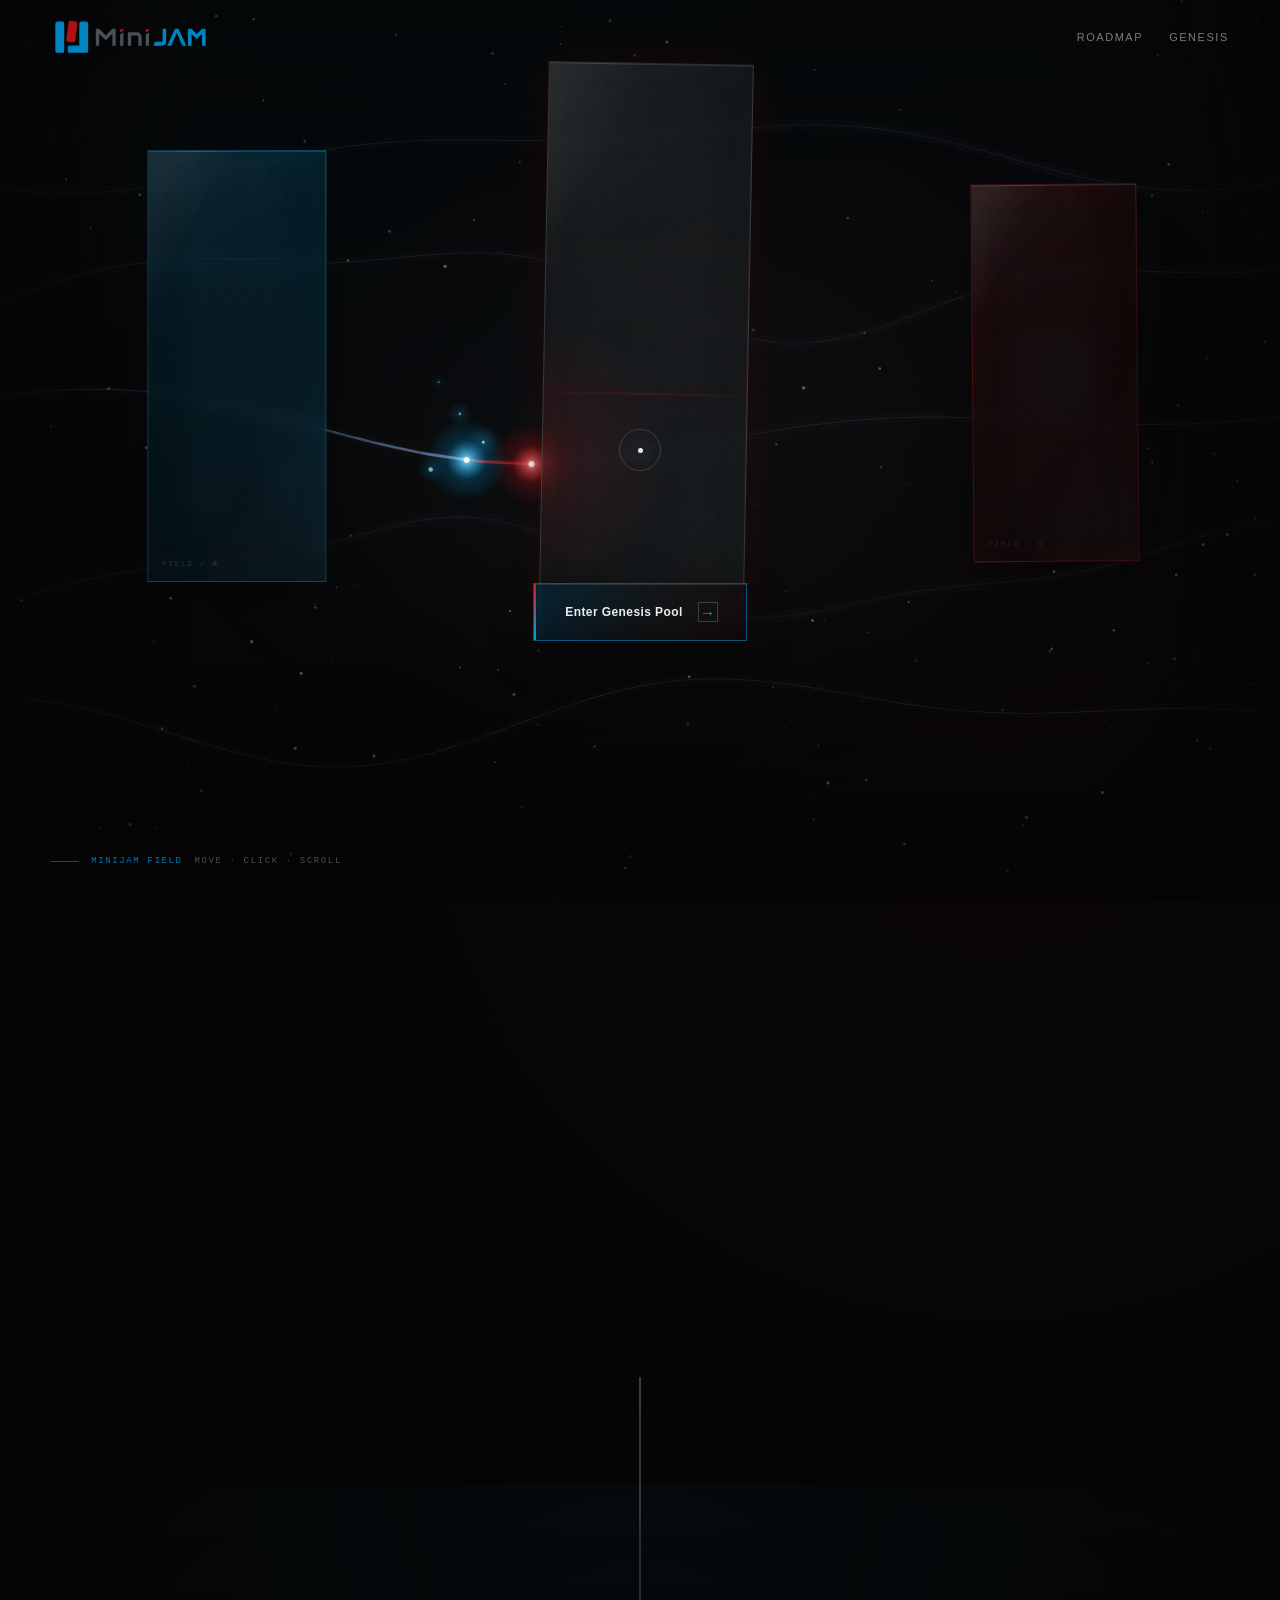
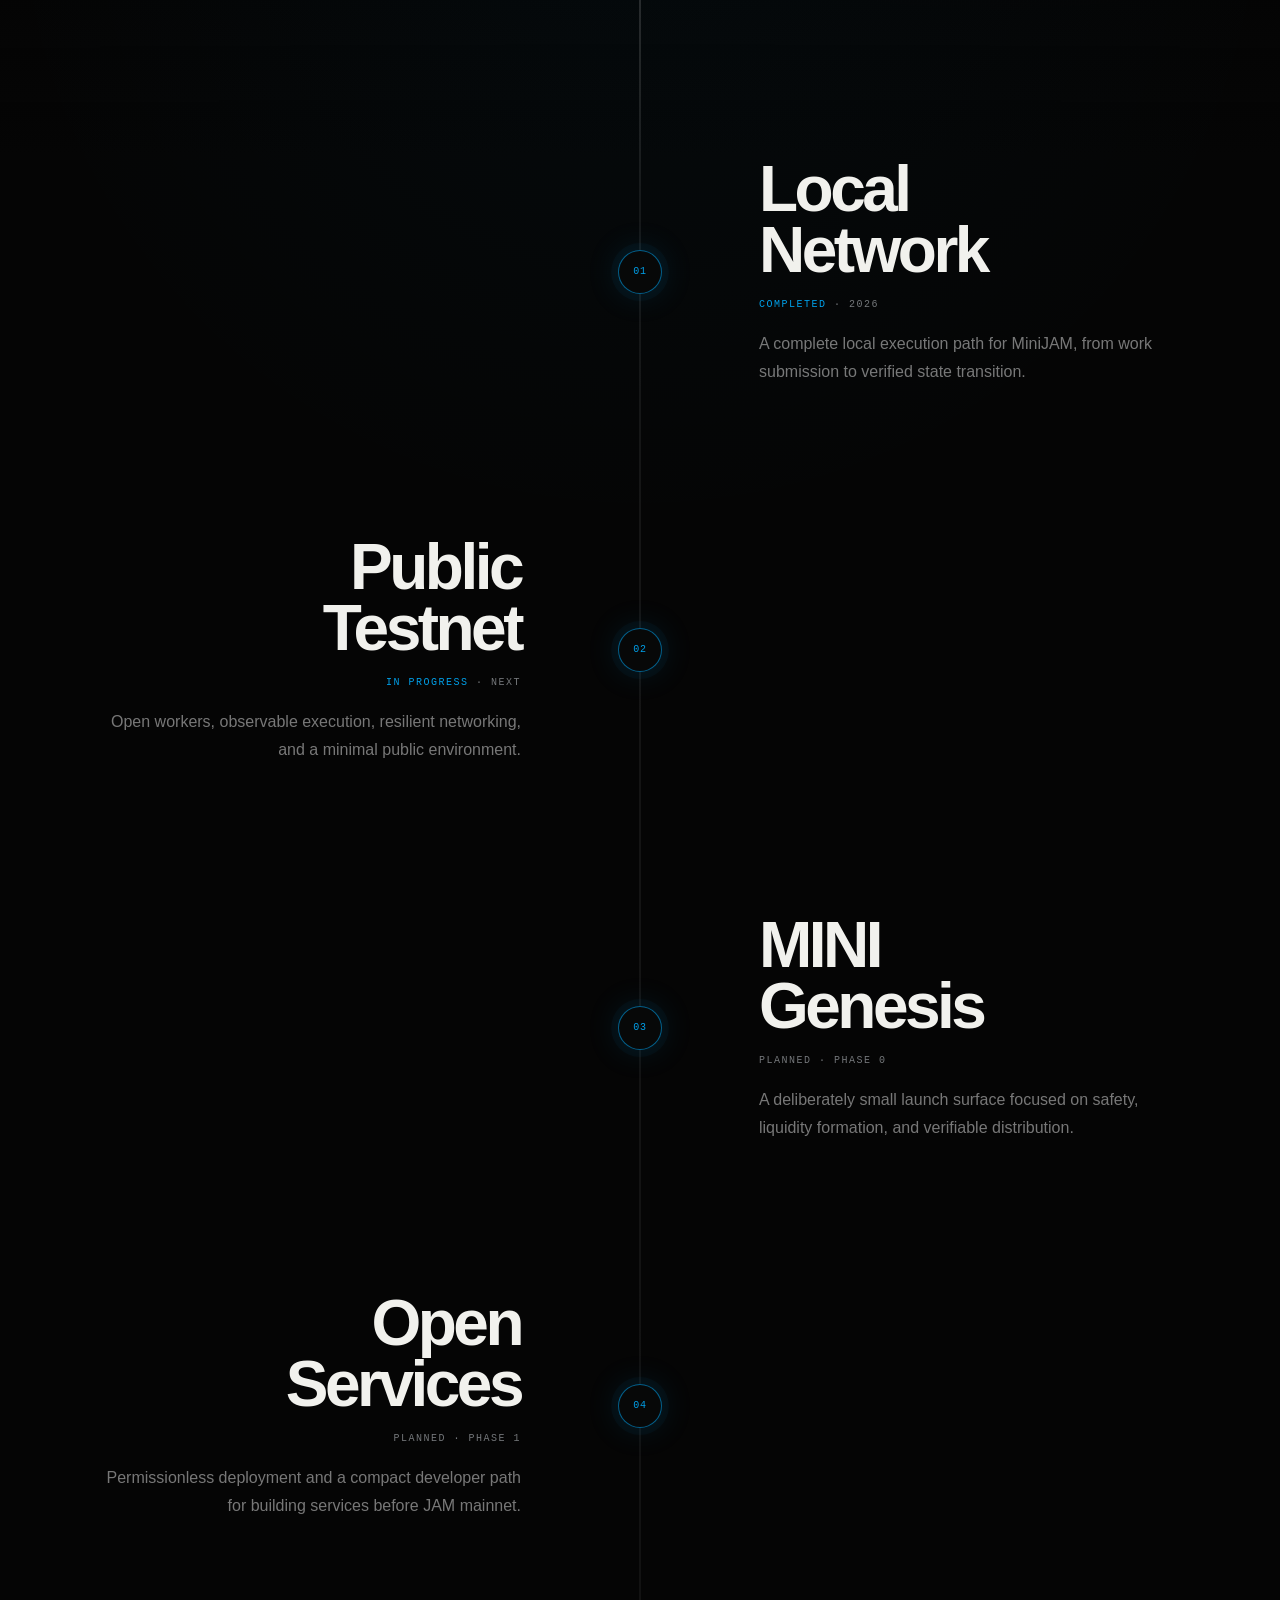
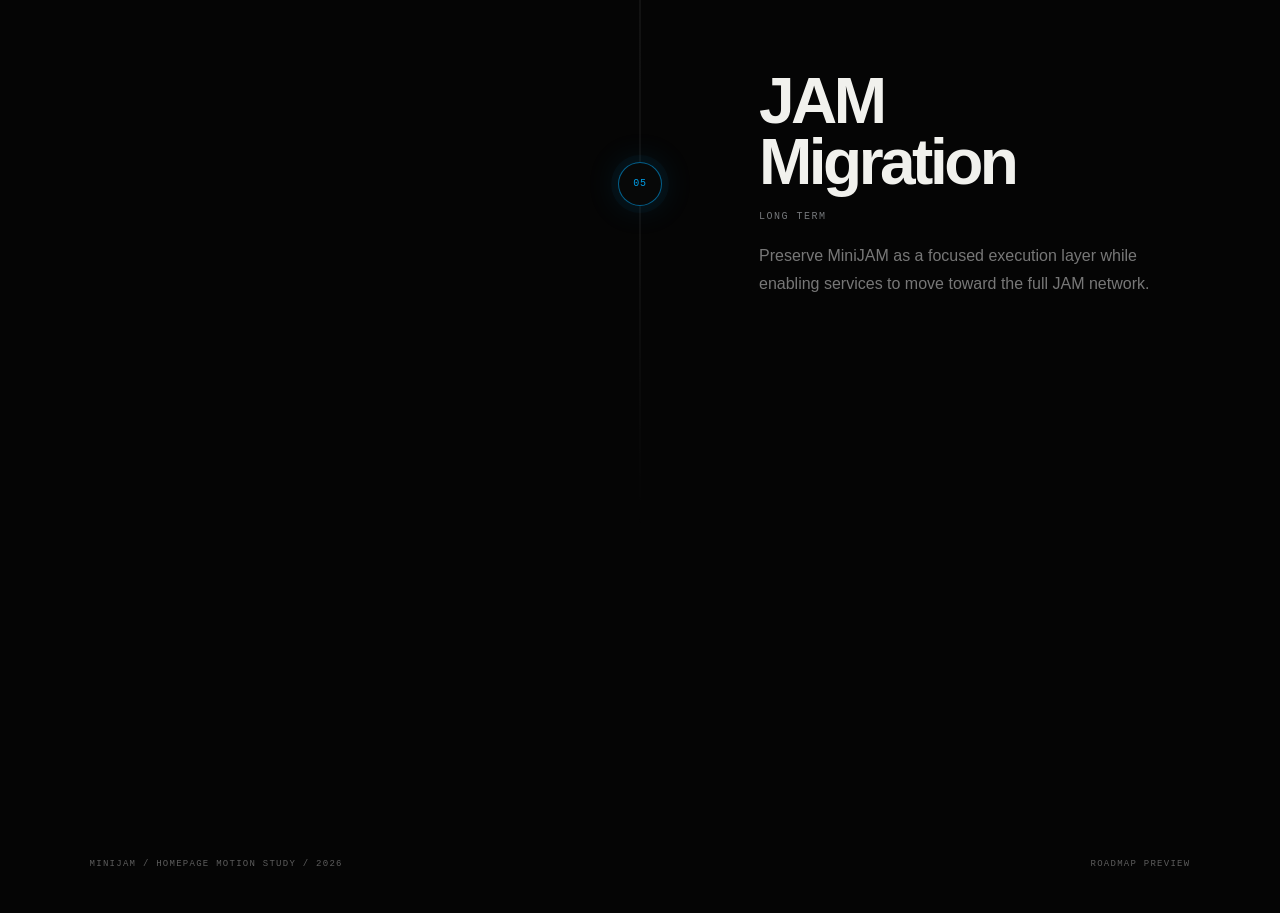
==== site/index.html @ e33744f1 "refactor(web): prepare static MiniJAM website - Split confirmed homepage preview into site/ static a" ====
<!doctype html>
<html lang="en">
<head>
  <meta charset="utf-8" />
  <meta name="viewport" content="width=device-width,initial-scale=1,viewport-fit=cover" />
  <title>MiniJAM</title>
  <meta name="description" content="MiniJAM — a minimal JAM-compatible network built for earlier experimentation and execution." />
  <meta name="theme-color" content="#050505" />
  <meta property="og:title" content="MiniJAM" />
  <meta property="og:description" content="A minimal JAM-compatible network." />
  <meta property="og:type" content="website" />
  <link rel="icon" href="./favicon.ico" sizes="any" />
  <link rel="stylesheet" href="./assets/styles.css" />
  <script src="./assets/app.js" defer></script>
</head>
<body>
  <header class="nav" aria-label="Primary">
    <a class="brand-lockup" href="#hero" aria-label="MiniJAM home"><img src="./assets/minijam-logo.svg" alt="MiniJAM" width="1088" height="289"></a>
    <nav class="nav-right" aria-label="Section">
      <a href="#roadmap">Roadmap</a>
      <a href="./genesis/">Genesis</a>
    </nav>
  </header>

  <main>
    <section class="hero" id="hero" aria-label="MiniJAM interactive motion field">
      <div class="hero-sticky" id="heroSticky">
        <canvas id="motionField" aria-hidden="true"></canvas>

        <div class="field-rects" aria-hidden="true">
          <div class="field-rect field-rect-a" data-index="0"><span class="rect-mark">FIELD / A</span></div>
          <div class="field-rect field-rect-b" data-index="1"><span class="rect-mark">FIELD / B</span></div>
          <div class="field-rect field-rect-c" data-index="2"><span class="rect-mark">FIELD / C</span></div>
        </div>
        <div class="hero-vignette"></div>
        <div class="axis-morph" aria-hidden="true"></div>
        <div class="hero-cta-wrap">
          <a class="hero-cta" href="./genesis/" aria-label="Enter the MINI Genesis Pool">
            <span class="hero-cta-label">Enter Genesis Pool</span>
            <span class="hero-cta-arrow" aria-hidden="true">→</span>
          </a>
        </div>
        <div class="hero-status"><b>MiniJAM field</b><span>Move · Click · Scroll</span></div>
      </div>
    </section>

    <section class="roadmap" id="roadmap" aria-label="MiniJAM roadmap">
      <div class="roadmap-inner">
        <article class="stage">
          <div class="stage-index">01</div>
          <div class="stage-copy">
            <h2 class="stage-title">Local<br>Network</h2>
            <p class="stage-meta"><span class="active">Completed</span> · 2026</p>
            <p class="stage-note">A complete local execution path for MiniJAM, from work submission to verified state transition.</p>
          </div>
        </article>

        <article class="stage">
          <div class="stage-index">02</div>
          <div class="stage-copy">
            <h2 class="stage-title">Public<br>Testnet</h2>
            <p class="stage-meta"><span class="active">In progress</span> · Next</p>
            <p class="stage-note">Open workers, observable execution, resilient networking, and a minimal public environment.</p>
          </div>
        </article>

        <article class="stage">
          <div class="stage-index">03</div>
          <div class="stage-copy">
            <h2 class="stage-title">MINI<br>Genesis</h2>
            <p class="stage-meta">Planned · Phase 0</p>
            <p class="stage-note">A deliberately small launch surface focused on safety, liquidity formation, and verifiable distribution.</p>
          </div>
        </article>

        <article class="stage">
          <div class="stage-index">04</div>
          <div class="stage-copy">
            <h2 class="stage-title">Open<br>Services</h2>
            <p class="stage-meta">Planned · Phase 1</p>
            <p class="stage-note">Permissionless deployment and a compact developer path for building services before JAM mainnet.</p>
          </div>
        </article>

        <article class="stage">
          <div class="stage-index">05</div>
          <div class="stage-copy">
            <h2 class="stage-title">JAM<br>Migration</h2>
            <p class="stage-meta">Long term</p>
            <p class="stage-note">Preserve MiniJAM as a focused execution layer while enabling services to move toward the full JAM network.</p>
          </div>
        </article>
      </div>
    </section>
  </main>

  <footer class="footer">
    <span>MiniJAM / Homepage motion study / 2026</span>
    <span>Roadmap preview</span>
  </footer>

  <div class="cursor-aura" aria-hidden="true"></div>
  <div class="cursor-dot" aria-hidden="true"></div>
</body>
</html>
---- site/assets/styles.css ----
/* MiniJAM — static site styles
   Brand palette: Blue #009FE8 · Red #D61518 · Grey #596166 */

:root {
  --bg: #050505;
  --ink: #f1f1ed;
  --muted: #74777a;
  --brand-blue: #009fe8;
  --brand-red: #d61518;
  --brand-grey: #596166;
  --accent: var(--brand-blue);
  --accent-warm: var(--brand-red);
  --hero-progress: 0;
  --cursor-x: 50vw;
  --cursor-y: 50vh;
  --aura-x: 50vw;
  --aura-y: 50vh;
}

* { box-sizing: border-box; }
html { background: var(--bg); color: var(--ink); scroll-behavior: smooth; }
body {
  margin: 0;
  overflow-x: hidden;
  background:
    radial-gradient(circle at 50% -18%, rgba(0,159,232,.055), transparent 34%),
    radial-gradient(circle at 78% 18%, rgba(214,21,24,.022), transparent 27%),
    var(--bg);
  font-family: Inter, ui-sans-serif, -apple-system, BlinkMacSystemFont, "Segoe UI", sans-serif;
  -webkit-font-smoothing: antialiased;
}

body::before {
  content: "";
  position: fixed;
  inset: 0;
  z-index: 50;
  pointer-events: none;
  opacity: .12;
  mix-blend-mode: soft-light;
  background-image: url("data:image/svg+xml,%3Csvg viewBox='0 0 180 180' xmlns='http://www.w3.org/2000/svg'%3E%3Cfilter id='n'%3E%3CfeTurbulence type='fractalNoise' baseFrequency='.82' numOctaves='4' stitchTiles='stitch'/%3E%3C/filter%3E%3Crect width='100%25' height='100%25' filter='url(%23n)' opacity='.3'/%3E%3C/svg%3E");
}

/* ---------- Navigation ---------- */

.nav {
  position: fixed;
  inset: 0 0 auto 0;
  height: 76px;
  z-index: 30;
  display: flex;
  align-items: center;
  justify-content: space-between;
  padding: 0 clamp(22px, 4vw, 64px);
  color: var(--ink);
  opacity: var(--nav-opacity, .88);
  transform: translateY(calc((1 - var(--nav-opacity, .88)) * -8px));
  transition: opacity .35s ease, transform .35s ease;
  pointer-events: none;
}
.nav > * { pointer-events: auto; }
.brand-lockup {
  display: inline-flex;
  align-items: center;
  width: clamp(136px, 12.5vw, 184px);
  min-height: 40px;
  padding: 0;
  border: 0;
  background: transparent;
  box-shadow: none;
  backdrop-filter: none;
  text-decoration: none;
}
.brand-lockup img {
  display: block;
  width: 100%;
  height: auto;
  opacity: .94;
  filter: drop-shadow(0 0 18px rgba(0,159,232,.08));
  transition: opacity .3s ease, filter .3s ease;
}
.brand-lockup:hover img,
.brand-lockup:focus-visible img {
  opacity: 1;
  filter: drop-shadow(0 0 26px rgba(0,159,232,.22));
}
.brand-lockup:focus-visible {
  outline: 1px solid rgba(0,159,232,.55);
  outline-offset: 4px;
}
.nav-right {
  display: flex;
  gap: 26px;
  color: rgba(255,255,255,.55);
  font-size: 11px;
  letter-spacing: .14em;
  text-transform: uppercase;
}
.nav-right a {
  position: relative;
  color: inherit;
  text-decoration: none;
  padding: 6px 0;
  transition: color .3s ease;
}
.nav-right a::after {
  content: "";
  position: absolute;
  left: 0;
  bottom: 0;
  width: 100%;
  height: 1px;
  background: var(--brand-blue);
  transform: scaleX(0);
  transform-origin: right;
  transition: transform .35s cubic-bezier(.2,.75,.2,1);
}
.nav-right a:hover,
.nav-right a:focus-visible {
  color: rgba(255,255,255,.92);
}
.nav-right a:hover::after,
.nav-right a:focus-visible::after {
  transform: scaleX(1);
  transform-origin: left;
}

/* ---------- Hero ---------- */

.hero {
  position: relative;
  height: 165svh;
  z-index: 2;
}
.hero-sticky {
  position: sticky;
  top: 0;
  height: 100svh;
  overflow: hidden;
  isolation: isolate;
  background:
    radial-gradient(ellipse at 50% 52%, rgba(0,159,232,.026), transparent 37%),
    radial-gradient(ellipse at 72% 36%, rgba(214,21,24,.012), transparent 28%),
    radial-gradient(ellipse at 50% 50%, rgba(255,255,255,.025), transparent 58%);
}

#motionField {
  position: absolute;
  inset: 0;
  width: 100%;
  height: 100%;
  z-index: 1;
  opacity: calc(1 - var(--hero-progress));
  transform: translateY(calc(var(--hero-progress) * -3.5svh)) scale(calc(1 + var(--hero-progress) * .025));
  transition: opacity .08s linear;
}

/* Semi-transparent field rectangles */
.field-rects {
  position: absolute;
  inset: 0;
  z-index: 2;
  pointer-events: none;
  opacity: clamp(0, calc(1 - (var(--hero-progress) - .50) * 2.05), 1);
  transform: translateY(calc(var(--hero-progress) * -1.2svh));
}

.field-rect {
  --energy: 0;
  --impact-x: 50%;
  --impact-y: 50%;
  --scan-y: 50%;
  --rect-rgb: 0,159,232;
  --scan-rgb: 0,159,232;
  --fill-alpha: .12;
  --fill-alpha-soft: .058;
  position: absolute;
  overflow: hidden;
  border: 1px solid rgba(var(--rect-rgb), calc(.22 + var(--energy) * .34));
  background:
    radial-gradient(circle at var(--impact-x) var(--impact-y), rgba(var(--scan-rgb), calc(.025 + var(--energy) * .18)), transparent 31%),
    linear-gradient(118deg, rgba(255,255,255,.095), transparent 21%, transparent 68%, rgba(255,255,255,.028)),
    linear-gradient(180deg, rgba(var(--rect-rgb), calc(var(--fill-alpha) + var(--energy) * .035)), rgba(var(--rect-rgb), var(--fill-alpha-soft))),
    rgba(10,13,15,.31);
  box-shadow:
    inset 0 1px 0 rgba(255,255,255,.13),
    inset 0 -18px 44px rgba(0,0,0,.20),
    inset 0 0 42px rgba(var(--rect-rgb),.045),
    0 30px 82px rgba(0,0,0,.29),
    0 0 calc(10px + var(--energy) * 42px) rgba(var(--scan-rgb),calc(var(--energy) * .18));
  backdrop-filter: blur(7px) saturate(1.18);
  -webkit-backdrop-filter: blur(7px) saturate(1.18);
  transform-origin: 50% 50%;
  will-change: transform, border-color, box-shadow;
}

.field-rect::before {
  content: "";
  position: absolute;
  inset: 0;
  background:
    linear-gradient(90deg, transparent 5%, rgba(255,255,255,.12), transparent 52%) top / 100% 1px no-repeat,
    linear-gradient(180deg, transparent, rgba(var(--scan-rgb),calc(.025 + var(--energy) * .18)), transparent) right / 1px 100% no-repeat,
    linear-gradient(135deg, rgba(255,255,255,.045), transparent 31%, transparent 69%, rgba(0,0,0,.12));
  opacity: calc(.58 + var(--energy) * .42);
  mix-blend-mode: screen;
}

.field-rect::after {
  content: "";
  position: absolute;
  left: -12%;
  right: -12%;
  top: var(--scan-y);
  height: 1px;
  background: linear-gradient(90deg, transparent, rgba(var(--scan-rgb),calc(.12 + var(--energy) * .68)), transparent);
  box-shadow: 0 0 calc(5px + var(--energy) * 20px) rgba(var(--scan-rgb),calc(.12 + var(--energy) * .40));
  opacity: calc(.22 + var(--energy) * .78);
  transform: translateY(-50%);
}

.field-rect .rect-mark {
  position: absolute;
  left: 14px;
  bottom: 13px;
  color: rgba(255,255,255,calc(.11 + var(--energy) * .24));
  font: 500 8px/1 ui-monospace, SFMono-Regular, Menlo, monospace;
  letter-spacing: .18em;
  text-transform: uppercase;
}

.field-rect-a {
  --rect-rgb: 0,159,232;
  --scan-rgb: 0,159,232;
  --fill-alpha: .135;
  --fill-alpha-soft: .064;
  left: 11.5vw;
  top: 16svh;
  width: clamp(112px, 14vw, 220px);
  height: clamp(260px, 48svh, 510px);
}
.field-rect-b {
  --rect-rgb: 89,97,102;
  --scan-rgb: 214,21,24;
  --fill-alpha: .18;
  --fill-alpha-soft: .086;
  left: 41.5vw;
  top: 8svh;
  width: clamp(126px, 16vw, 250px);
  height: clamp(320px, 62svh, 650px);
}
.field-rect-c {
  --rect-rgb: 214,21,24;
  --scan-rgb: 0,159,232;
  --fill-alpha: .075;
  --fill-alpha-soft: .036;
  right: 10.5vw;
  top: 21svh;
  width: clamp(104px, 13vw, 205px);
  height: clamp(230px, 42svh, 450px);
}

.hero-vignette {
  position: absolute;
  inset: 0;
  z-index: 2;
  pointer-events: none;
  background:
    linear-gradient(90deg, rgba(5,5,5,.76), transparent 15%, transparent 85%, rgba(5,5,5,.76)),
    linear-gradient(180deg, rgba(5,5,5,.34), transparent 18%, transparent 74%, rgba(5,5,5,.75));
}

.hero-status {
  position: absolute;
  z-index: 4;
  left: clamp(22px, 4vw, 64px);
  bottom: 34px;
  display: flex;
  align-items: center;
  gap: 12px;
  color: rgba(255,255,255,.34);
  font: 500 9px/1 ui-monospace, SFMono-Regular, Menlo, monospace;
  letter-spacing: .18em;
  text-transform: uppercase;
  opacity: calc(.85 - var(--hero-progress));
  transform: translateY(calc(var(--hero-progress) * 12px));
  pointer-events: none;
}
.hero-status::before {
  content: "";
  width: 28px;
  height: 1px;
  background: rgba(255,255,255,.28);
}
.hero-status b {
  color: rgba(0,159,232,.90);
  font-weight: 500;
}

/* ---------- Genesis CTA ---------- */

.hero-cta-wrap {
  position: absolute;
  z-index: 6;
  left: 50%;
  top: 68%;
  display: flex;
  justify-content: center;
  transform: translate(-50%, calc(-50% + var(--hero-progress) * 18px));
  opacity: clamp(0, calc(1 - var(--hero-progress) * 2.15), 1);
  pointer-events: auto;
  transition: opacity .12s linear;
}

.hero-cta {
  position: relative;
  display: inline-flex;
  align-items: center;
  justify-content: center;
  gap: 15px;
  min-width: 214px;
  height: 58px;
  padding: 0 22px 0 25px;
  overflow: hidden;
  border: 1px solid rgba(0,159,232,.46);
  background:
    linear-gradient(110deg, rgba(0,159,232,.16), rgba(89,97,102,.12) 56%, rgba(214,21,24,.055)),
    rgba(6,9,11,.62);
  color: rgba(248,251,252,.94);
  box-shadow:
    inset 0 1px 0 rgba(255,255,255,.11),
    inset 0 -16px 38px rgba(0,0,0,.20),
    0 16px 46px rgba(0,0,0,.30),
    0 0 0 0 rgba(0,159,232,0);
  backdrop-filter: blur(12px) saturate(1.18);
  -webkit-backdrop-filter: blur(12px) saturate(1.18);
  text-decoration: none;
  font: 570 12px/1 ui-sans-serif, -apple-system, BlinkMacSystemFont, "Segoe UI", sans-serif;
  letter-spacing: .035em;
  transition:
    transform .3s cubic-bezier(.2,.75,.2,1),
    border-color .3s ease,
    background .3s ease,
    box-shadow .3s ease;
}

.hero-cta::before {
  content: "";
  position: absolute;
  inset: 0;
  background: linear-gradient(104deg, transparent 20%, rgba(255,255,255,.12) 48%, transparent 72%);
  transform: translateX(-125%);
  transition: transform .65s cubic-bezier(.2,.75,.2,1);
  pointer-events: none;
}

.hero-cta::after {
  content: "";
  position: absolute;
  left: 0;
  top: 0;
  bottom: 0;
  width: 2px;
  background: linear-gradient(180deg, var(--brand-red), var(--brand-blue));
  box-shadow: 0 0 16px rgba(0,159,232,.48);
}

.hero-cta-label,
.hero-cta-arrow {
  position: relative;
  z-index: 1;
}

.hero-cta-arrow {
  width: 20px;
  height: 20px;
  display: grid;
  place-items: center;
  border: 1px solid rgba(255,255,255,.18);
  color: var(--brand-blue);
  font-size: 15px;
  line-height: 1;
  transition: transform .3s ease, color .3s ease, border-color .3s ease;
}

.hero-cta:hover,
.hero-cta:focus-visible {
  outline: none;
  transform: translateY(-3px);
  border-color: rgba(0,159,232,.78);
  background:
    linear-gradient(110deg, rgba(0,159,232,.23), rgba(89,97,102,.14) 56%, rgba(214,21,24,.075)),
    rgba(7,11,13,.74);
  box-shadow:
    inset 0 1px 0 rgba(255,255,255,.15),
    inset 0 -16px 38px rgba(0,0,0,.16),
    0 21px 54px rgba(0,0,0,.36),
    0 0 34px rgba(0,159,232,.14);
}

.hero-cta:hover::before,
.hero-cta:focus-visible::before {
  transform: translateX(125%);
}

.hero-cta:focus-visible {
  outline: 1px solid rgba(0,159,232,.85);
  outline-offset: 4px;
}

.hero-cta:hover .hero-cta-arrow,
.hero-cta:focus-visible .hero-cta-arrow {
  transform: translateX(3px);
  color: #fff;
  border-color: rgba(0,159,232,.58);
}

/* ---------- Scroll axis morph ---------- */

.axis-morph {
  position: absolute;
  z-index: 3;
  left: 50%;
  top: 50%;
  width: 1px;
  height: calc(100svh * var(--hero-progress));
  transform: translate(-50%, -50%);
  opacity: clamp(0, calc((var(--hero-progress) - .50) * 3.2), 1);
  background: linear-gradient(180deg, transparent, rgba(255,255,255,.42) 18%, rgba(255,255,255,.42) 82%, transparent);
  box-shadow: 0 0 24px rgba(0,159,232,.10);
  pointer-events: none;
}
.axis-morph::after {
  content: "";
  position: absolute;
  left: 50%;
  top: 50%;
  width: 5px;
  aspect-ratio: 1;
  border-radius: 50%;
  transform: translate(-50%,-50%);
  background: var(--accent);
  box-shadow: 0 0 22px rgba(0,159,232,.58);
}

/* ---------- Roadmap ---------- */

.roadmap {
  position: relative;
  z-index: 4;
  min-height: 100svh;
  padding: 22svh clamp(24px, 7vw, 112px) 18svh;
  background:
    radial-gradient(circle at 50% 0%, rgba(0,159,232,.035), transparent 28%),
    linear-gradient(180deg, transparent, #050505 12%);
}

.roadmap::before {
  content: "";
  position: absolute;
  top: -12svh;
  bottom: 0;
  left: 50%;
  width: 1px;
  transform: translateX(-50%);
  background: linear-gradient(180deg, rgba(255,255,255,.44), rgba(255,255,255,.14) 18%, rgba(255,255,255,.1) 87%, transparent);
}

.roadmap-inner { max-width: 1240px; margin: 0 auto; }
.stage {
  position: relative;
  min-height: 42svh;
  display: grid;
  grid-template-columns: 1fr 110px 1fr;
  align-items: center;
  opacity: .26;
  transform: translateY(42px);
  transition: opacity .8s ease, transform .8s cubic-bezier(.2,.7,.2,1);
}
.stage.visible { opacity: 1; transform: none; }
.stage-copy {
  grid-column: 3;
  padding-left: clamp(24px, 5vw, 76px);
  max-width: 520px;
}
.stage:nth-child(even) .stage-copy {
  grid-column: 1;
  grid-row: 1;
  padding-left: 0;
  padding-right: clamp(24px, 5vw, 76px);
  text-align: right;
  justify-self: end;
}
.stage-index {
  grid-column: 2;
  grid-row: 1;
  justify-self: center;
  width: 44px;
  height: 44px;
  border: 1px solid rgba(255,255,255,.22);
  border-radius: 50%;
  background: #070808;
  display: grid;
  place-items: center;
  color: rgba(255,255,255,.62);
  font: 500 10px/1 ui-monospace, SFMono-Regular, Menlo, monospace;
  letter-spacing: .08em;
  transition: border-color .35s ease, color .35s ease, box-shadow .35s ease, transform .35s ease;
}
.stage.visible .stage-index {
  border-color: rgba(0,159,232,.58);
  color: var(--accent);
  box-shadow: 0 0 0 7px rgba(0,159,232,.035), 0 0 34px rgba(0,159,232,.15);
}
.stage-title {
  margin: 0;
  font-size: clamp(34px, 5vw, 76px);
  font-weight: 560;
  letter-spacing: -.055em;
  line-height: .96;
}
.stage-meta {
  margin: 17px 0 0;
  color: var(--muted);
  font: 500 10px/1.4 ui-monospace, SFMono-Regular, Menlo, monospace;
  letter-spacing: .15em;
  text-transform: uppercase;
}
.stage-meta .active { color: var(--accent); }
.stage-note {
  margin: 18px 0 0;
  max-width: 450px;
  color: rgba(255,255,255,.46);
  font-size: clamp(13px, 1.25vw, 16px);
  line-height: 1.72;
}
.stage:nth-child(even) .stage-note { margin-left: auto; }

/* ---------- Footer ---------- */

.footer {
  position: relative;
  z-index: 4;
  min-height: 42svh;
  display: flex;
  align-items: flex-end;
  justify-content: space-between;
  gap: 24px;
  padding: 0 clamp(24px, 7vw, 112px) 42px;
  color: rgba(255,255,255,.35);
  font: 500 9px/1.4 ui-monospace, SFMono-Regular, Menlo, monospace;
  letter-spacing: .14em;
  text-transform: uppercase;
}

/* ---------- Custom cursor ---------- */

.cursor-dot {
  position: fixed;
  z-index: 100;
  left: 0;
  top: 0;
  width: 5px;
  height: 5px;
  margin: -2.5px 0 0 -2.5px;
  border-radius: 50%;
  background: rgba(238,255,224,.94);
  box-shadow: 0 0 15px rgba(0,159,232,.72);
  pointer-events: none;
  transform: translate3d(var(--cursor-x), var(--cursor-y), 0);
  mix-blend-mode: screen;
}
.cursor-aura {
  position: fixed;
  z-index: 99;
  left: 0;
  top: 0;
  width: 42px;
  height: 42px;
  margin: -21px 0 0 -21px;
  border: 1px solid rgba(255,255,255,.16);
  border-radius: 50%;
  pointer-events: none;
  transform: translate3d(var(--aura-x), var(--aura-y), 0);
  transition: width .2s ease, height .2s ease, margin .2s ease, border-color .2s ease;
}
body.pointer-down .cursor-aura {
  width: 74px;
  height: 74px;
  margin: -37px 0 0 -37px;
  border-color: rgba(214,21,24,.50);
}

/* ---------- Genesis page ---------- */

.genesis-main {
  position: relative;
  min-height: 100svh;
  display: flex;
  flex-direction: column;
  align-items: center;
  justify-content: center;
  gap: 0;
  padding: 120px 24px 96px;
  text-align: center;
  overflow: hidden;
  isolation: isolate;
  background:
    radial-gradient(ellipse at 50% 44%, rgba(0,159,232,.055), transparent 42%),
    radial-gradient(ellipse at 68% 30%, rgba(214,21,24,.018), transparent 30%),
    radial-gradient(ellipse at 50% 50%, rgba(255,255,255,.02), transparent 60%);
}

.genesis-orbit {
  position: absolute;
  left: 50%;
  top: 46%;
  border: 1px solid rgba(0,159,232,.10);
  border-radius: 50%;
  transform: translate(-50%, -50%);
  pointer-events: none;
  animation: genesis-spin 46s linear infinite;
}
.genesis-orbit-a { width: min(64vmin, 560px); height: min(64vmin, 560px); }
.genesis-orbit-b {
  width: min(92vmin, 820px);
  height: min(92vmin, 820px);
  border-color: rgba(255,255,255,.05);
  animation-duration: 80s;
  animation-direction: reverse;
}
.genesis-orbit::after {
  content: "";
  position: absolute;
  top: -2px;
  left: 50%;
  width: 4px;
  height: 4px;
  border-radius: 50%;
  background: var(--brand-blue);
  box-shadow: 0 0 16px rgba(0,159,232,.8);
}
.genesis-orbit-b::after { background: var(--brand-red); box-shadow: 0 0 16px rgba(214,21,24,.7); }

@keyframes genesis-spin {
  to { transform: translate(-50%, -50%) rotate(360deg); }
}

.genesis-main > * { position: relative; z-index: 1; }

.genesis-logo {
  width: clamp(150px, 20vw, 210px);
  margin-bottom: 54px;
  filter: drop-shadow(0 0 28px rgba(0,159,232,.14));
}

.genesis-eyebrow {
  margin: 0 0 20px;
  color: rgba(0,159,232,.85);
  font: 500 10px/1 ui-monospace, SFMono-Regular, Menlo, monospace;
  letter-spacing: .34em;
  text-transform: uppercase;
}

.genesis-title {
  margin: 0;
  font-size: clamp(46px, 9vw, 118px);
  font-weight: 560;
  letter-spacing: -.05em;
  line-height: .98;
  background: linear-gradient(180deg, #f4f5f2 30%, rgba(244,245,242,.55));
  -webkit-background-clip: text;
  background-clip: text;
  color: transparent;
}

.genesis-soon {
  margin: 30px 0 0;
  display: inline-flex;
  align-items: center;
  gap: 10px;
  padding: 9px 18px;
  border: 1px solid rgba(0,159,232,.30);
  background: rgba(0,159,232,.055);
  color: rgba(255,255,255,.72);
  font: 500 10px/1 ui-monospace, SFMono-Regular, Menlo, monospace;
  letter-spacing: .22em;
  text-transform: uppercase;
}
.genesis-soon::before {
  content: "";
  width: 6px;
  height: 6px;
  border-radius: 50%;
  background: var(--brand-blue);
  box-shadow: 0 0 12px rgba(0,159,232,.9);
  animation: genesis-pulse 2.4s ease-in-out infinite;
}

@keyframes genesis-pulse {
  0%, 100% { opacity: 1; transform: scale(1); }
  50% { opacity: .35; transform: scale(.72); }
}

.genesis-note {
  margin: 26px 0 0;
  max-width: 460px;
  color: rgba(255,255,255,.42);
  font-size: 14px;
  line-height: 1.75;
}

.genesis-back {
  margin-top: 58px;
  display: inline-flex;
  align-items: center;
  gap: 10px;
  color: rgba(255,255,255,.55);
  font: 500 11px/1 ui-sans-serif, -apple-system, BlinkMacSystemFont, "Segoe UI", sans-serif;
  letter-spacing: .08em;
  text-decoration: none;
  padding: 10px 4px;
  border-bottom: 1px solid rgba(255,255,255,.16);
  transition: color .3s ease, border-color .3s ease;
}
.genesis-back:hover,
.genesis-back:focus-visible {
  color: rgba(255,255,255,.95);
  border-color: rgba(0,159,232,.6);
}
.genesis-back:focus-visible {
  outline: 1px solid rgba(0,159,232,.55);
  outline-offset: 4px;
}

/* ---------- Responsive ---------- */

@media (pointer: coarse) {
  .cursor-dot, .cursor-aura { display: none; }
  .hero-status { bottom: 24px; }
}

@media (max-width: 720px) {
  .nav-right { display: none; }
  .brand-lockup { width: 134px; padding: 0; }
  .hero-cta-wrap { top: 72%; }
  .hero-cta { min-width: 196px; height: 54px; padding-left: 22px; }
  .roadmap { padding-left: 22px; padding-right: 22px; }
  .roadmap::before { left: 27px; }
  .stage {
    min-height: 38svh;
    grid-template-columns: 55px 1fr;
  }
  .stage-index { grid-column: 1; justify-self: start; }
  .stage-copy,
  .stage:nth-child(even) .stage-copy {
    grid-column: 2;
    grid-row: 1;
    padding: 0 0 0 12px;
    text-align: left;
    justify-self: stretch;
  }
  .stage:nth-child(even) .stage-note { margin-left: 0; }
  .stage-title { font-size: clamp(36px, 12vw, 64px); }
  .footer { align-items: flex-start; flex-direction: column; }

  .field-rect-a { left: 5vw; width: 25vw; height: 42svh; }
  .field-rect-b { left: 37.5vw; width: 25vw; height: 56svh; }
  .field-rect-c { right: 5vw; width: 25vw; height: 38svh; }
  .field-rect .rect-mark { display: none; }
}

/* ---------- Reduced motion ---------- */

@media (prefers-reduced-motion: reduce) {
  html { scroll-behavior: auto; }
  *, *::before, *::after { animation-duration: .001ms !important; animation-iteration-count: 1 !important; transition-duration: .001ms !important; }
  .cursor-dot, .cursor-aura { display: none; }
}
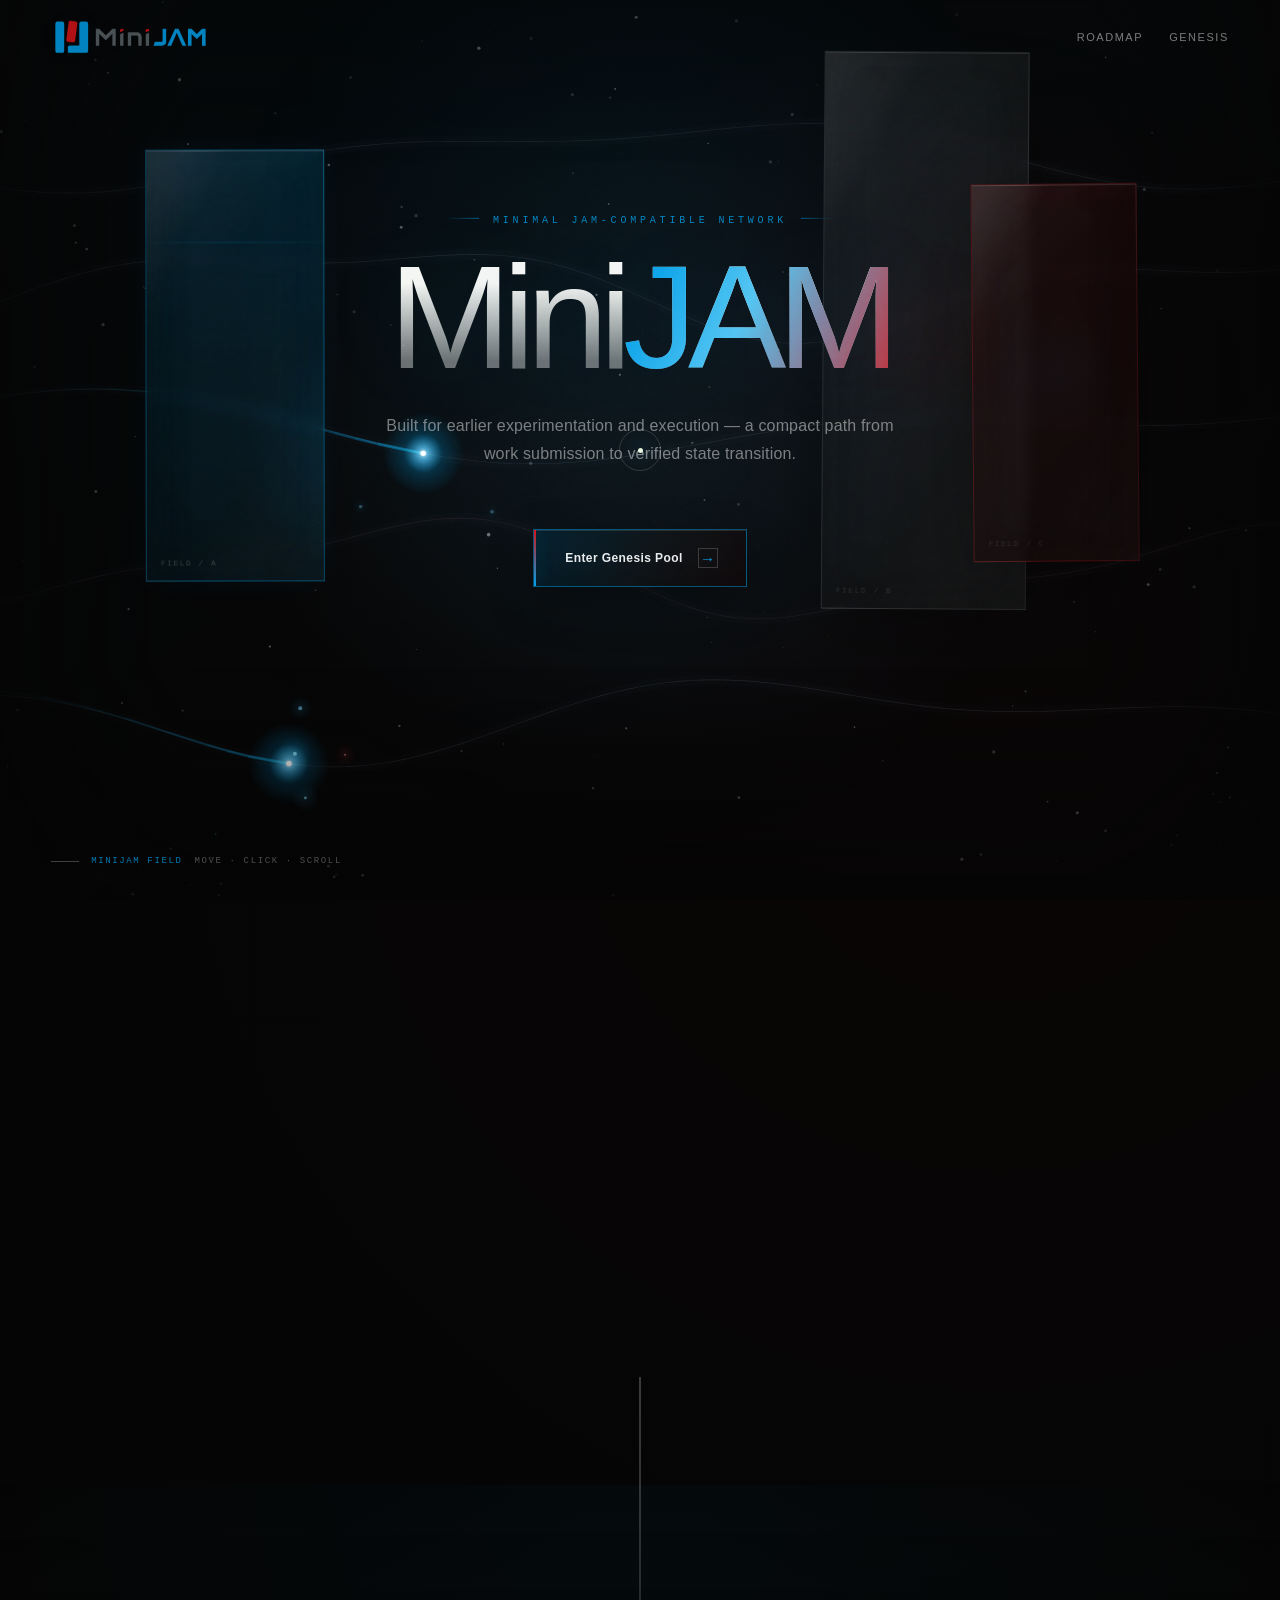
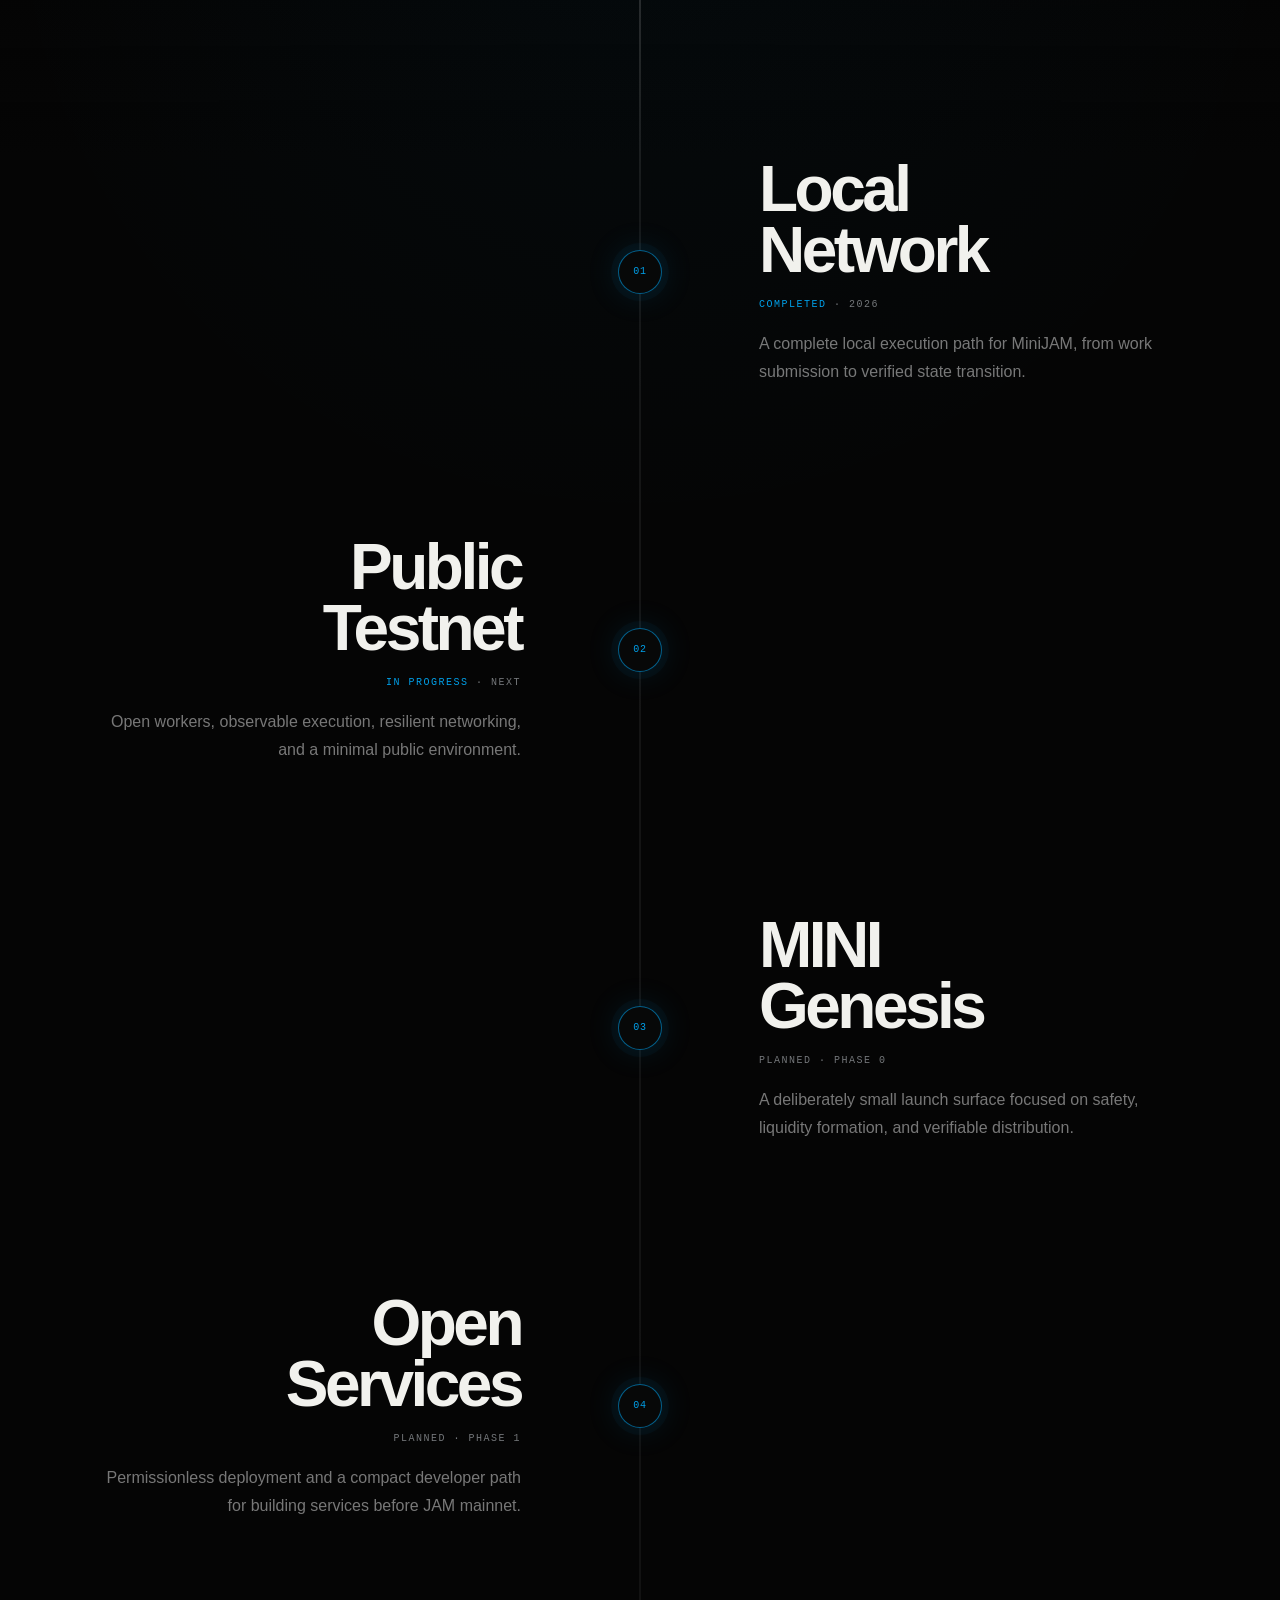
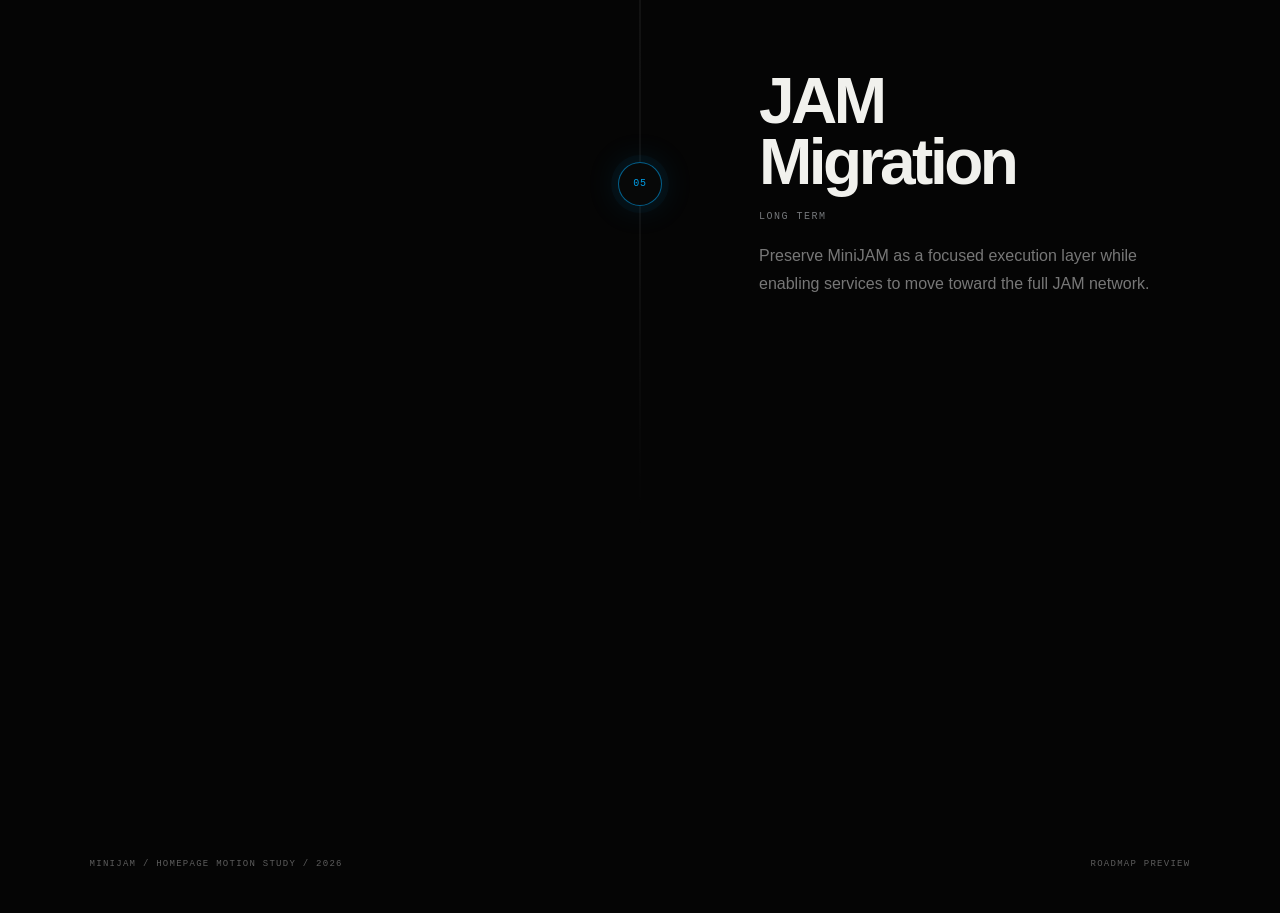
==== commit 1b1182d3: "feat: remove genesis logo, move Genesis Pool above fold, improve homepage hero visuals" ====
--- a/site/index.html
+++ b/site/index.html
@@ -11,6 +11,7 @@
   <meta property="og:type" content="website" />
   <link rel="icon" href="./favicon.ico" sizes="any" />
   <link rel="stylesheet" href="./assets/styles.css" />
+  <script>history.scrollRestoration='manual';addEventListener('beforeunload',()=>{history.scrollRestoration='auto'});if(!location.hash)addEventListener('DOMContentLoaded',()=>{requestAnimationFrame(()=>scrollTo(0,0))});</script>
   <script src="./assets/app.js" defer></script>
 </head>
 <body>
@@ -34,6 +35,11 @@
         </div>
         <div class="hero-vignette"></div>
         <div class="axis-morph" aria-hidden="true"></div>
+        <div class="hero-heading">
+          <p class="hero-eyebrow">Minimal JAM-compatible network</p>
+          <h1 class="hero-title">Mini<span class="hero-title-accent">JAM</span></h1>
+          <p class="hero-sub">Built for earlier experimentation and execution — a compact path from work submission to verified state transition.</p>
+        </div>
         <div class="hero-cta-wrap">
           <a class="hero-cta" href="./genesis/" aria-label="Enter the MINI Genesis Pool">
             <span class="hero-cta-label">Enter Genesis Pool</span>
--- a/site/assets/styles.css
+++ b/site/assets/styles.css
@@ -139,9 +139,10 @@
   overflow: hidden;
   isolation: isolate;
   background:
-    radial-gradient(ellipse at 50% 52%, rgba(0,159,232,.026), transparent 37%),
-    radial-gradient(ellipse at 72% 36%, rgba(214,21,24,.012), transparent 28%),
-    radial-gradient(ellipse at 50% 50%, rgba(255,255,255,.025), transparent 58%);
+    radial-gradient(ellipse at 50% 30%, rgba(0,159,232,.075), transparent 46%),
+    radial-gradient(ellipse at 50% 62%, rgba(0,159,232,.030), transparent 40%),
+    radial-gradient(ellipse at 74% 30%, rgba(214,21,24,.018), transparent 30%),
+    radial-gradient(ellipse at 50% 50%, rgba(255,255,255,.028), transparent 58%);
 }
 
 #motionField {
@@ -244,8 +245,8 @@
   --scan-rgb: 214,21,24;
   --fill-alpha: .18;
   --fill-alpha-soft: .086;
-  left: 41.5vw;
-  top: 8svh;
+  left: 64vw;
+  top: 6svh;
   width: clamp(126px, 16vw, 250px);
   height: clamp(320px, 62svh, 650px);
 }
@@ -297,13 +298,77 @@
   font-weight: 500;
 }
 
+/* ---------- Hero heading ---------- */
+
+.hero-heading {
+  position: absolute;
+  z-index: 5;
+  left: 50%;
+  top: 38%;
+  width: min(92vw, 880px);
+  transform: translate(-50%, calc(-50% + var(--hero-progress) * 26px));
+  text-align: center;
+  pointer-events: none;
+  opacity: clamp(0, calc(1 - var(--hero-progress) * 1.9), 1);
+  transition: opacity .1s linear;
+}
+
+.hero-eyebrow {
+  margin: 0 0 22px;
+  color: rgba(0,159,232,.82);
+  font: 500 10px/1 ui-monospace, SFMono-Regular, Menlo, monospace;
+  letter-spacing: .38em;
+  text-transform: uppercase;
+}
+.hero-eyebrow::before,
+.hero-eyebrow::after {
+  content: "";
+  display: inline-block;
+  width: 34px;
+  height: 1px;
+  margin: 0 14px 3px;
+  vertical-align: middle;
+  background: linear-gradient(90deg, transparent, rgba(0,159,232,.55));
+}
+.hero-eyebrow::after {
+  background: linear-gradient(90deg, rgba(0,159,232,.55), transparent);
+}
+
+.hero-title {
+  margin: 0;
+  font-size: clamp(58px, 11.5vw, 148px);
+  font-weight: 540;
+  letter-spacing: -.06em;
+  line-height: .94;
+  background: linear-gradient(180deg, #f6f7f3 26%, rgba(246,247,243,.42) 82%);
+  -webkit-background-clip: text;
+  background-clip: text;
+  color: transparent;
+  text-shadow: 0 0 90px rgba(0,159,232,.10);
+}
+.hero-title-accent {
+  background: linear-gradient(115deg, var(--brand-blue) 8%, #57c7f2 46%, var(--brand-red) 108%);
+  -webkit-background-clip: text;
+  background-clip: text;
+  color: transparent;
+}
+
+.hero-sub {
+  margin: 26px auto 0;
+  max-width: 520px;
+  color: rgba(255,255,255,.46);
+  font-size: clamp(13px, 1.3vw, 16px);
+  line-height: 1.75;
+  letter-spacing: .01em;
+}
+
 /* ---------- Genesis CTA ---------- */
 
 .hero-cta-wrap {
   position: absolute;
   z-index: 6;
   left: 50%;
-  top: 68%;
+  top: 62%;
   display: flex;
   justify-content: center;
   transform: translate(-50%, calc(-50% + var(--hero-progress) * 18px));
@@ -599,22 +664,22 @@
   display: flex;
   flex-direction: column;
   align-items: center;
-  justify-content: center;
+  justify-content: flex-start;
   gap: 0;
-  padding: 120px 24px 96px;
+  padding: clamp(96px, 14svh, 150px) 24px 96px;
   text-align: center;
   overflow: hidden;
   isolation: isolate;
   background:
-    radial-gradient(ellipse at 50% 44%, rgba(0,159,232,.055), transparent 42%),
-    radial-gradient(ellipse at 68% 30%, rgba(214,21,24,.018), transparent 30%),
+    radial-gradient(ellipse at 50% 30%, rgba(0,159,232,.075), transparent 44%),
+    radial-gradient(ellipse at 68% 22%, rgba(214,21,24,.022), transparent 30%),
     radial-gradient(ellipse at 50% 50%, rgba(255,255,255,.02), transparent 60%);
 }
 
 .genesis-orbit {
   position: absolute;
   left: 50%;
-  top: 46%;
+  top: 38%;
   border: 1px solid rgba(0,159,232,.10);
   border-radius: 50%;
   transform: translate(-50%, -50%);
@@ -646,13 +711,7 @@
   to { transform: translate(-50%, -50%) rotate(360deg); }
 }
 
-.genesis-main > * { position: relative; z-index: 1; }
-
-.genesis-logo {
-  width: clamp(150px, 20vw, 210px);
-  margin-bottom: 54px;
-  filter: drop-shadow(0 0 28px rgba(0,159,232,.14));
-}
+.genesis-main > :not(.genesis-orbit) { position: relative; z-index: 1; }
 
 .genesis-eyebrow {
   margin: 0 0 20px;
@@ -743,7 +802,9 @@
 @media (max-width: 720px) {
   .nav-right { display: none; }
   .brand-lockup { width: 134px; padding: 0; }
-  .hero-cta-wrap { top: 72%; }
+  .hero-heading { top: 34%; }
+  .hero-sub { max-width: 86vw; }
+  .hero-cta-wrap { top: 66%; }
   .hero-cta { min-width: 196px; height: 54px; padding-left: 22px; }
   .roadmap { padding-left: 22px; padding-right: 22px; }
   .roadmap::before { left: 27px; }
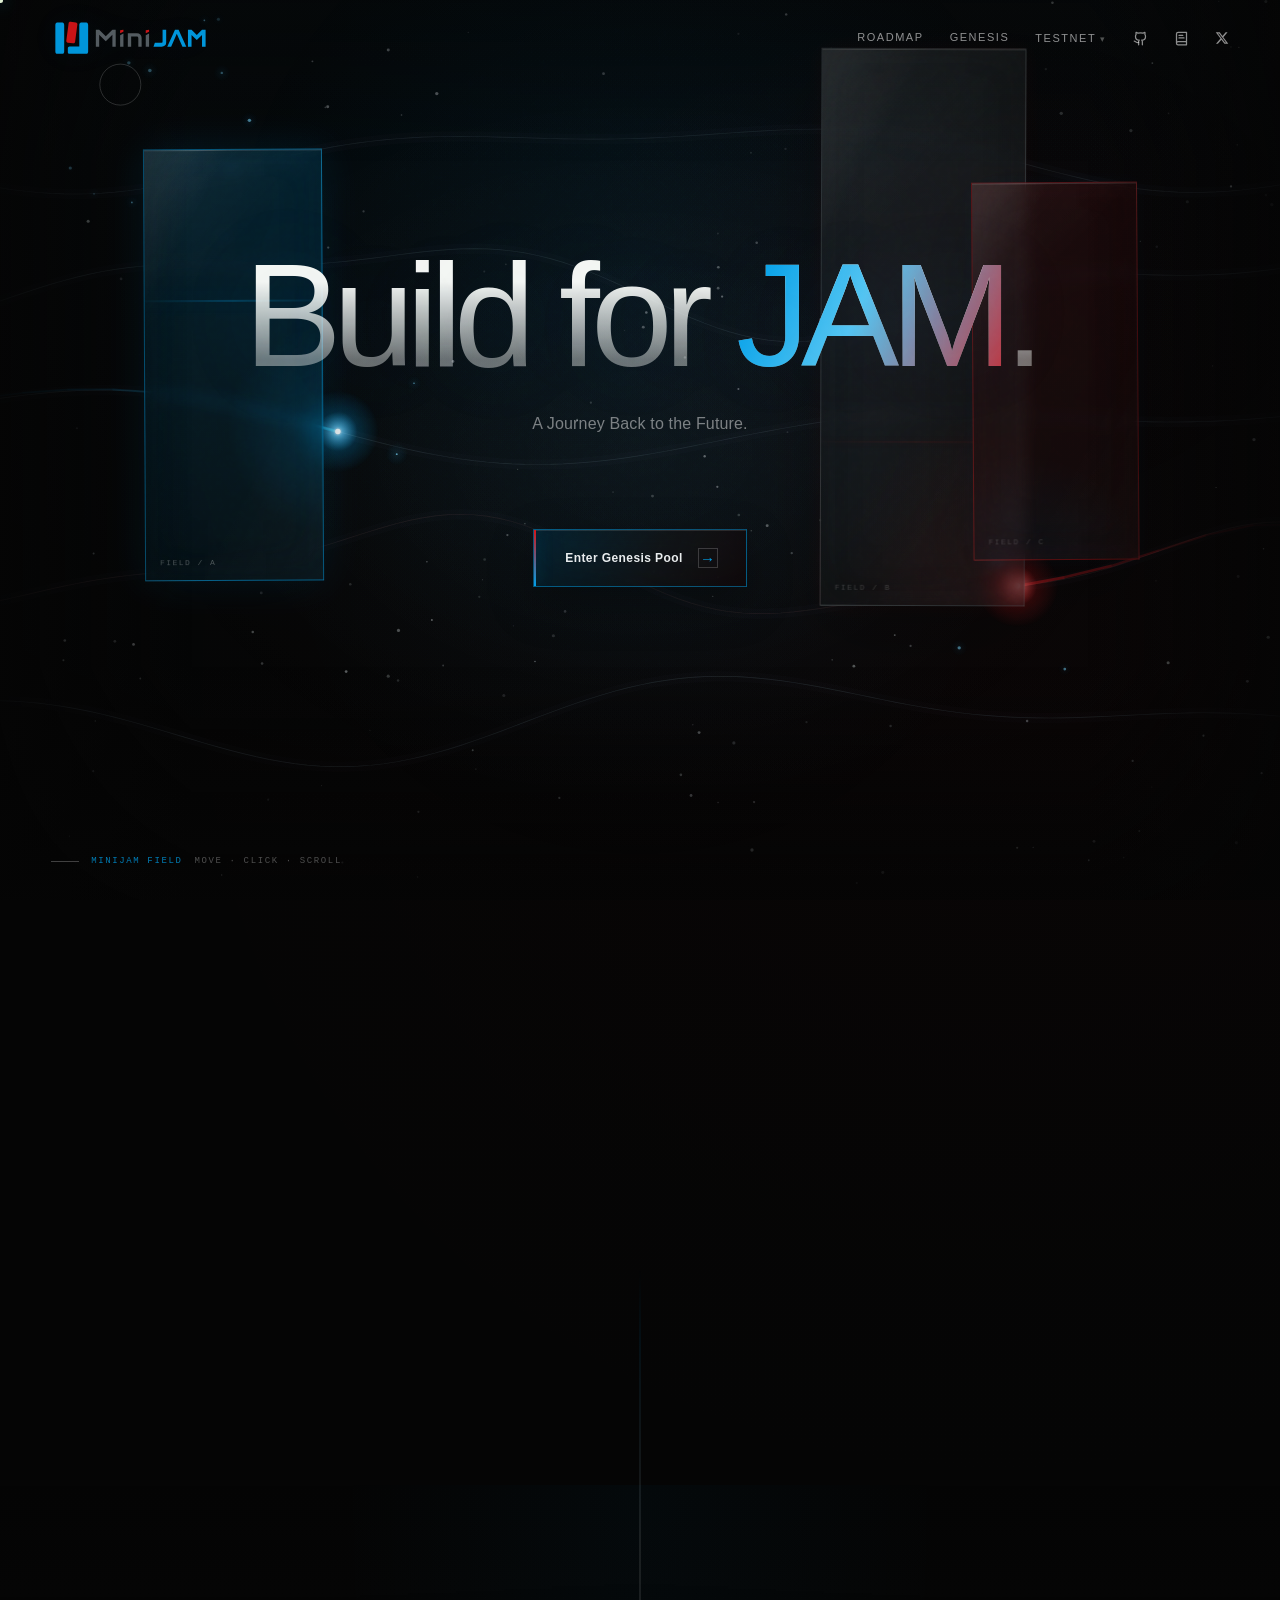
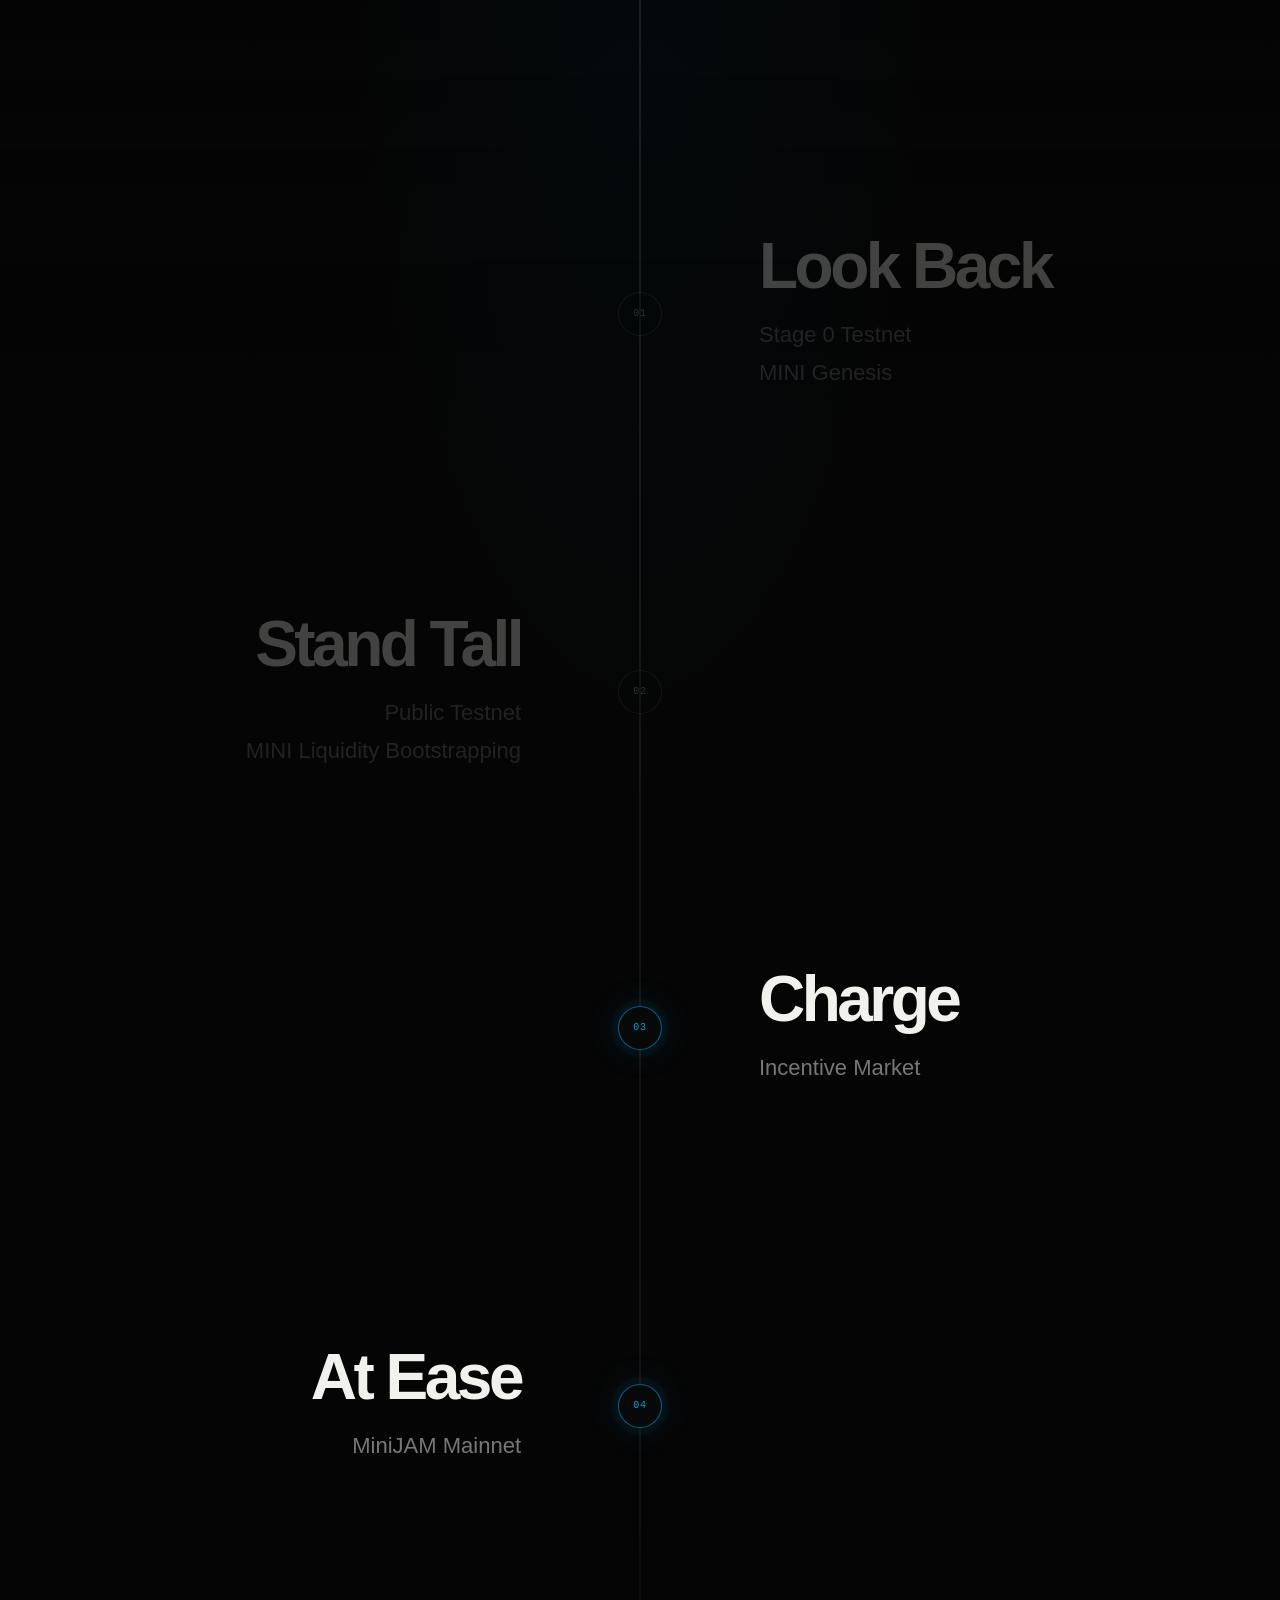
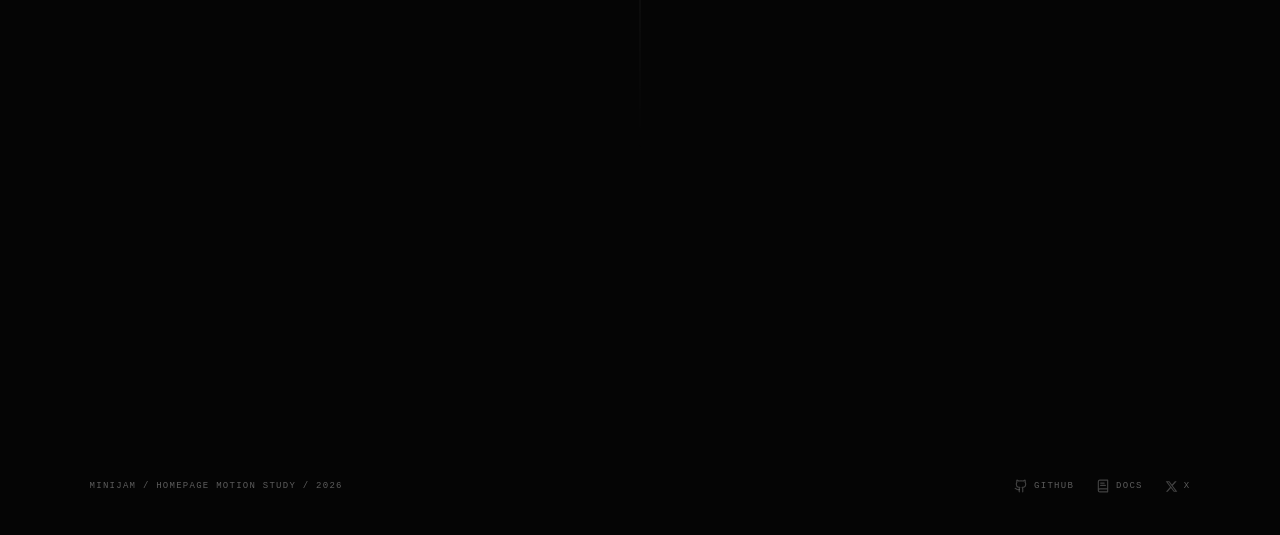
==== commit 61250a60: "feat: update homepage roadmap, hero, nav & footer with social links - Replace roadmap stages with Lo" ====
--- a/site/index.html
+++ b/site/index.html
@@ -20,6 +20,22 @@
     <nav class="nav-right" aria-label="Section">
       <a href="#roadmap">Roadmap</a>
       <a href="./genesis/">Genesis</a>
+      <div class="nav-dropdown">
+        <span class="nav-dropdown-trigger" tabindex="0" role="button" aria-haspopup="true" aria-expanded="false">Testnet</span>
+        <div class="nav-dropdown-menu">
+          <a href="https://polkadot.js.org/apps/?rpc=wss%3A%2F%2Frpc-stage0.minijam.xyz#/explorer" target="_blank" rel="noopener">Explorer</a>
+          <a href="https://playground.minijam.xyz/" target="_blank" rel="noopener">Playground</a>
+        </div>
+      </div>
+      <a class="nav-social" href="https://github.com/ArcheLabs/minijam-client" target="_blank" rel="noopener" aria-label="GitHub">
+        <svg width="15" height="15" viewBox="0 0 24 24" fill="none" stroke="currentColor" stroke-width="2" stroke-linecap="round" stroke-linejoin="round"><path d="M15 22v-4a4.8 4.8 0 0 0-1-3.5c3 0 6-2 6-5.5.08-1.25-.27-2.48-1-3.5.28-1.15.28-2.35 0-3.5 0 0-1 0-3 1.5-2.64-.5-5.36-.5-8 0C6 2 5 2 5 2c-.3 1.15-.3 2.35 0 3.5A5.403 5.403 0 0 0 4 9c0 3.5 3 5.5 6 5.5-.39.49-.68 1.05-.85 1.65-.17.6-.22 1.23-.15 1.85v4"/><path d="M9 18c-4.51 2-5-2-7-2"/></svg>
+      </a>
+      <a class="nav-social" href="https://docs.minijam.xyz/" target="_blank" rel="noopener" aria-label="Docs">
+        <svg width="15" height="15" viewBox="0 0 24 24" fill="none" stroke="currentColor" stroke-width="2" stroke-linecap="round" stroke-linejoin="round"><path d="M4 19.5v-15A2.5 2.5 0 0 1 6.5 2H20v20H6.5a2.5 2.5 0 0 1 0-5H20"/><path d="M8 7h6"/><path d="M8 11h8"/></svg>
+      </a>
+      <a class="nav-social" href="https://x.com/archelabs_org" target="_blank" rel="noopener" aria-label="X">
+        <svg width="14" height="14" viewBox="0 0 24 24" fill="currentColor"><path d="M18.244 2.25h3.308l-7.227 8.26 8.502 11.24H16.17l-5.214-6.817L4.99 21.75H1.68l7.73-8.835L1.254 2.25H8.08l4.713 6.231zm-1.161 17.52h1.833L7.084 4.126H5.117z"/></svg>
+      </a>
     </nav>
   </header>
 
@@ -36,9 +52,8 @@
         <div class="hero-vignette"></div>
         <div class="axis-morph" aria-hidden="true"></div>
         <div class="hero-heading">
-          <p class="hero-eyebrow">Minimal JAM-compatible network</p>
-          <h1 class="hero-title">Mini<span class="hero-title-accent">JAM</span></h1>
-          <p class="hero-sub">Built for earlier experimentation and execution — a compact path from work submission to verified state transition.</p>
+          <h1 class="hero-title">Build for <span class="hero-title-accent">JAM</span>.</h1>
+          <p class="hero-sub">A Journey Back to the Future.</p>
         </div>
         <div class="hero-cta-wrap">
           <a class="hero-cta" href="./genesis/" aria-label="Enter the MINI Genesis Pool">
@@ -55,45 +70,42 @@
         <article class="stage">
           <div class="stage-index">01</div>
           <div class="stage-copy">
-            <h2 class="stage-title">Local<br>Network</h2>
-            <p class="stage-meta"><span class="active">Completed</span> · 2026</p>
-            <p class="stage-note">A complete local execution path for MiniJAM, from work submission to verified state transition.</p>
+            <h2 class="stage-title">Look Back</h2>
+            <div class="stage-list">
+              <div class="stage-item">Stage 0 Testnet</div>
+              <div class="stage-item">MINI Genesis</div>
+            </div>
           </div>
         </article>
 
         <article class="stage">
           <div class="stage-index">02</div>
           <div class="stage-copy">
-            <h2 class="stage-title">Public<br>Testnet</h2>
-            <p class="stage-meta"><span class="active">In progress</span> · Next</p>
-            <p class="stage-note">Open workers, observable execution, resilient networking, and a minimal public environment.</p>
+            <h2 class="stage-title">Stand Tall</h2>
+            <div class="stage-list">
+              <div class="stage-item">Public Testnet</div>
+              <div class="stage-item">MINI Liquidity Bootstrapping</div>
+            </div>
           </div>
         </article>
 
         <article class="stage">
           <div class="stage-index">03</div>
           <div class="stage-copy">
-            <h2 class="stage-title">MINI<br>Genesis</h2>
-            <p class="stage-meta">Planned · Phase 0</p>
-            <p class="stage-note">A deliberately small launch surface focused on safety, liquidity formation, and verifiable distribution.</p>
+            <h2 class="stage-title">Charge</h2>
+            <div class="stage-list">
+              <div class="stage-item">Incentive Market</div>
+            </div>
           </div>
         </article>
 
         <article class="stage">
           <div class="stage-index">04</div>
           <div class="stage-copy">
-            <h2 class="stage-title">Open<br>Services</h2>
-            <p class="stage-meta">Planned · Phase 1</p>
-            <p class="stage-note">Permissionless deployment and a compact developer path for building services before JAM mainnet.</p>
-          </div>
-        </article>
-
-        <article class="stage">
-          <div class="stage-index">05</div>
-          <div class="stage-copy">
-            <h2 class="stage-title">JAM<br>Migration</h2>
-            <p class="stage-meta">Long term</p>
-            <p class="stage-note">Preserve MiniJAM as a focused execution layer while enabling services to move toward the full JAM network.</p>
+            <h2 class="stage-title">At Ease</h2>
+            <div class="stage-list">
+              <div class="stage-item">MiniJAM Mainnet</div>
+            </div>
           </div>
         </article>
       </div>
@@ -102,7 +114,20 @@
 
   <footer class="footer">
     <span>MiniJAM / Homepage motion study / 2026</span>
-    <span>Roadmap preview</span>
+    <div class="footer-links">
+      <a href="https://github.com/ArcheLabs/minijam-client" target="_blank" rel="noopener" aria-label="GitHub">
+        <svg width="14" height="14" viewBox="0 0 24 24" fill="none" stroke="currentColor" stroke-width="2" stroke-linecap="round" stroke-linejoin="round"><path d="M15 22v-4a4.8 4.8 0 0 0-1-3.5c3 0 6-2 6-5.5.08-1.25-.27-2.48-1-3.5.28-1.15.28-2.35 0-3.5 0 0-1 0-3 1.5-2.64-.5-5.36-.5-8 0C6 2 5 2 5 2c-.3 1.15-.3 2.35 0 3.5A5.403 5.403 0 0 0 4 9c0 3.5 3 5.5 6 5.5-.39.49-.68 1.05-.85 1.65-.17.6-.22 1.23-.15 1.85v4"/><path d="M9 18c-4.51 2-5-2-7-2"/></svg>
+        <span>GitHub</span>
+      </a>
+      <a href="https://docs.minijam.xyz/" target="_blank" rel="noopener" aria-label="Docs">
+        <svg width="14" height="14" viewBox="0 0 24 24" fill="none" stroke="currentColor" stroke-width="2" stroke-linecap="round" stroke-linejoin="round"><path d="M4 19.5v-15A2.5 2.5 0 0 1 6.5 2H20v20H6.5a2.5 2.5 0 0 1 0-5H20"/><path d="M8 7h6"/><path d="M8 11h8"/></svg>
+        <span>Docs</span>
+      </a>
+      <a href="https://x.com/archelabs_org" target="_blank" rel="noopener" aria-label="X">
+        <svg width="13" height="13" viewBox="0 0 24 24" fill="currentColor"><path d="M18.244 2.25h3.308l-7.227 8.26 8.502 11.24H16.17l-5.214-6.817L4.99 21.75H1.68l7.73-8.835L1.254 2.25H8.08l4.713 6.231zm-1.161 17.52h1.833L7.084 4.126H5.117z"/></svg>
+        <span>X</span>
+      </a>
+    </div>
   </footer>
 
   <div class="cursor-aura" aria-hidden="true"></div>
--- a/site/assets/styles.css
+++ b/site/assets/styles.css
@@ -125,12 +125,130 @@
   transform-origin: left;
 }
 
+/* ---- Nav social icons ---- */
+.nav-social {
+  display: inline-flex;
+  align-items: center;
+  padding: 6px 0 !important;
+  color: rgba(255,255,255,.45);
+  transition: color .3s ease;
+}
+.nav-social svg {
+  display: block;
+  flex-shrink: 0;
+}
+.nav-social:hover,
+.nav-social:focus-visible {
+  color: rgba(255,255,255,.88);
+}
+.nav-social::after {
+  display: none !important;
+}
+
+/* ---- Nav dropdown ---- */
+.nav-dropdown {
+  position: relative;
+  display: inline-flex;
+  align-items: center;
+}
+.nav-dropdown-trigger {
+  color: inherit;
+  text-decoration: none;
+  padding: 6px 0;
+  cursor: pointer;
+  transition: color .3s ease;
+  user-select: none;
+}
+.nav-dropdown-trigger::after {
+  content: " ▾";
+  font-size: 9px;
+  opacity: .55;
+  transition: opacity .3s ease;
+}
+.nav-dropdown-trigger:hover,
+.nav-dropdown-trigger:focus-visible {
+  color: rgba(255,255,255,.92);
+  outline: none;
+}
+.nav-dropdown-trigger:hover::after {
+  opacity: .9;
+}
+.nav-dropdown-menu {
+  position: absolute;
+  top: calc(100% + 10px);
+  left: 50%;
+  transform: translateX(-50%);
+  min-width: 160px;
+  padding: 8px 0;
+  background: rgba(12,13,13,.96);
+  border: 1px solid rgba(255,255,255,.10);
+  border-radius: 8px;
+  box-shadow: 0 18px 48px rgba(0,0,0,.62);
+  backdrop-filter: blur(18px);
+  opacity: 0;
+  visibility: hidden;
+  transform: translateX(-50%) translateY(6px);
+  transition: opacity .25s ease, transform .25s ease, visibility .25s ease;
+  display: flex;
+  flex-direction: column;
+  gap: 2px;
+}
+.nav-dropdown:hover .nav-dropdown-menu,
+.nav-dropdown-trigger:focus-visible + .nav-dropdown-menu,
+.nav-dropdown-menu:hover {
+  opacity: 1;
+  visibility: visible;
+  transform: translateX(-50%) translateY(0);
+}
+.nav-dropdown-menu a {
+  display: block;
+  padding: 8px 20px;
+  font-size: 12px;
+  letter-spacing: .08em;
+  text-transform: none;
+  white-space: nowrap;
+  transition: background .2s ease, color .2s ease;
+}
+.nav-dropdown-menu a:hover,
+.nav-dropdown-menu a:focus-visible {
+  background: rgba(0,159,232,.12);
+  color: rgba(255,255,255,.95);
+}
+.nav-dropdown-menu a::after {
+  display: none;
+}
+
 /* ---------- Hero ---------- */
 
 .hero {
   position: relative;
   height: 165svh;
   z-index: 2;
+  background:
+    linear-gradient(180deg,
+      rgba(5,5,5,0) 0%,
+      rgba(5,5,5,0) 48%,
+      rgba(5,5,5,.34) 74%,
+      #050505 100%);
+}
+.hero::after {
+  content: "";
+  position: absolute;
+  z-index: 3;
+  left: 50%;
+  top: 54svh;
+  bottom: -18svh;
+  width: 1px;
+  transform: translateX(-50%);
+  opacity: clamp(0, calc((var(--hero-progress) - .54) * 2.4), .62);
+  background: linear-gradient(180deg,
+    transparent,
+    rgba(0,159,232,.16) 15%,
+    rgba(255,255,255,.20) 38%,
+    rgba(255,255,255,.14) 82%,
+    transparent);
+  box-shadow: 0 0 22px rgba(0,159,232,.08);
+  pointer-events: none;
 }
 .hero-sticky {
   position: sticky;
@@ -269,6 +387,17 @@
   background:
     linear-gradient(90deg, rgba(5,5,5,.76), transparent 15%, transparent 85%, rgba(5,5,5,.76)),
     linear-gradient(180deg, rgba(5,5,5,.34), transparent 18%, transparent 74%, rgba(5,5,5,.75));
+}
+.hero-vignette::after {
+  content: "";
+  position: absolute;
+  inset: 0;
+  opacity: clamp(0, calc((var(--hero-progress) - .44) * 1.75), .82);
+  background: linear-gradient(180deg,
+    rgba(5,5,5,0) 0%,
+    rgba(5,5,5,.12) 45%,
+    rgba(5,5,5,.58) 78%,
+    #050505 100%);
 }
 
 .hero-status {
@@ -490,9 +619,14 @@
   width: 1px;
   height: calc(100svh * var(--hero-progress));
   transform: translate(-50%, -50%);
-  opacity: clamp(0, calc((var(--hero-progress) - .50) * 3.2), 1);
-  background: linear-gradient(180deg, transparent, rgba(255,255,255,.42) 18%, rgba(255,255,255,.42) 82%, transparent);
-  box-shadow: 0 0 24px rgba(0,159,232,.10);
+  opacity: clamp(0, calc((var(--hero-progress) - .38) * 2.35), .72);
+  background: linear-gradient(180deg,
+    transparent,
+    rgba(0,159,232,.16) 14%,
+    rgba(255,255,255,.22) 35%,
+    rgba(255,255,255,.20) 76%,
+    transparent);
+  box-shadow: 0 0 22px rgba(0,159,232,.08);
   pointer-events: none;
 }
 .axis-morph::after {
@@ -504,6 +638,7 @@
   aspect-ratio: 1;
   border-radius: 50%;
   transform: translate(-50%,-50%);
+  opacity: clamp(0, calc(1 - (var(--hero-progress) - .66) * 3.4), 1);
   background: var(--accent);
   box-shadow: 0 0 22px rgba(0,159,232,.58);
 }
@@ -516,22 +651,37 @@
   min-height: 100svh;
   padding: 22svh clamp(24px, 7vw, 112px) 18svh;
   background:
-    radial-gradient(circle at 50% 0%, rgba(0,159,232,.035), transparent 28%),
-    linear-gradient(180deg, transparent, #050505 12%);
+    radial-gradient(ellipse at 50% 0%, rgba(0,159,232,.032), transparent 34svh),
+    linear-gradient(180deg,
+      rgba(5,5,5,0) 0%,
+      rgba(5,5,5,.26) 16svh,
+      rgba(5,5,5,.72) 34svh,
+      #050505 62svh);
 }
 
 .roadmap::before {
   content: "";
   position: absolute;
-  top: -12svh;
+  top: -24svh;
   bottom: 0;
   left: 50%;
   width: 1px;
   transform: translateX(-50%);
-  background: linear-gradient(180deg, rgba(255,255,255,.44), rgba(255,255,255,.14) 18%, rgba(255,255,255,.1) 87%, transparent);
-}
-
-.roadmap-inner { max-width: 1240px; margin: 0 auto; }
+  background: linear-gradient(180deg,
+    transparent,
+    rgba(0,159,232,.14) 8svh,
+    rgba(255,255,255,.18) 30svh,
+    rgba(255,255,255,.10) 88%,
+    transparent);
+  box-shadow: 0 0 22px rgba(0,159,232,.06);
+}
+
+.roadmap-inner {
+  position: relative;
+  z-index: 1;
+  max-width: 1240px;
+  margin: 0 auto;
+}
 .stage {
   position: relative;
   min-height: 42svh;
@@ -599,6 +749,17 @@
   font-size: clamp(13px, 1.25vw, 16px);
   line-height: 1.72;
 }
+.stage-list {
+  margin: 18px 0 0;
+  padding: 0;
+  list-style: none;
+}
+.stage-item {
+  color: rgba(255,255,255,.46);
+  font-size: 22px;
+  font-weight: 500;
+  line-height: 1.72;
+}
 .stage:nth-child(even) .stage-note { margin-left: auto; }
 
 /* ---------- Footer ---------- */
@@ -618,6 +779,32 @@
   text-transform: uppercase;
 }
 
+.footer-links {
+  display: flex;
+  gap: 22px;
+  align-items: center;
+}
+.footer-links a {
+  display: inline-flex;
+  align-items: center;
+  gap: 6px;
+  color: rgba(255,255,255,.35);
+  text-decoration: none;
+  transition: color .3s ease;
+}
+.footer-links a:hover {
+  color: rgba(255,255,255,.72);
+}
+.footer-links a svg {
+  display: block;
+  flex-shrink: 0;
+  opacity: .7;
+  transition: opacity .3s ease;
+}
+.footer-links a:hover svg {
+  opacity: 1;
+}
+
 /* ---------- Custom cursor ---------- */
 
 .cursor-dot {
@@ -808,6 +995,8 @@
   .hero-cta { min-width: 196px; height: 54px; padding-left: 22px; }
   .roadmap { padding-left: 22px; padding-right: 22px; }
   .roadmap::before { left: 27px; }
+  .hero::after,
+  .axis-morph { left: 27px; }
   .stage {
     min-height: 38svh;
     grid-template-columns: 55px 1fr;
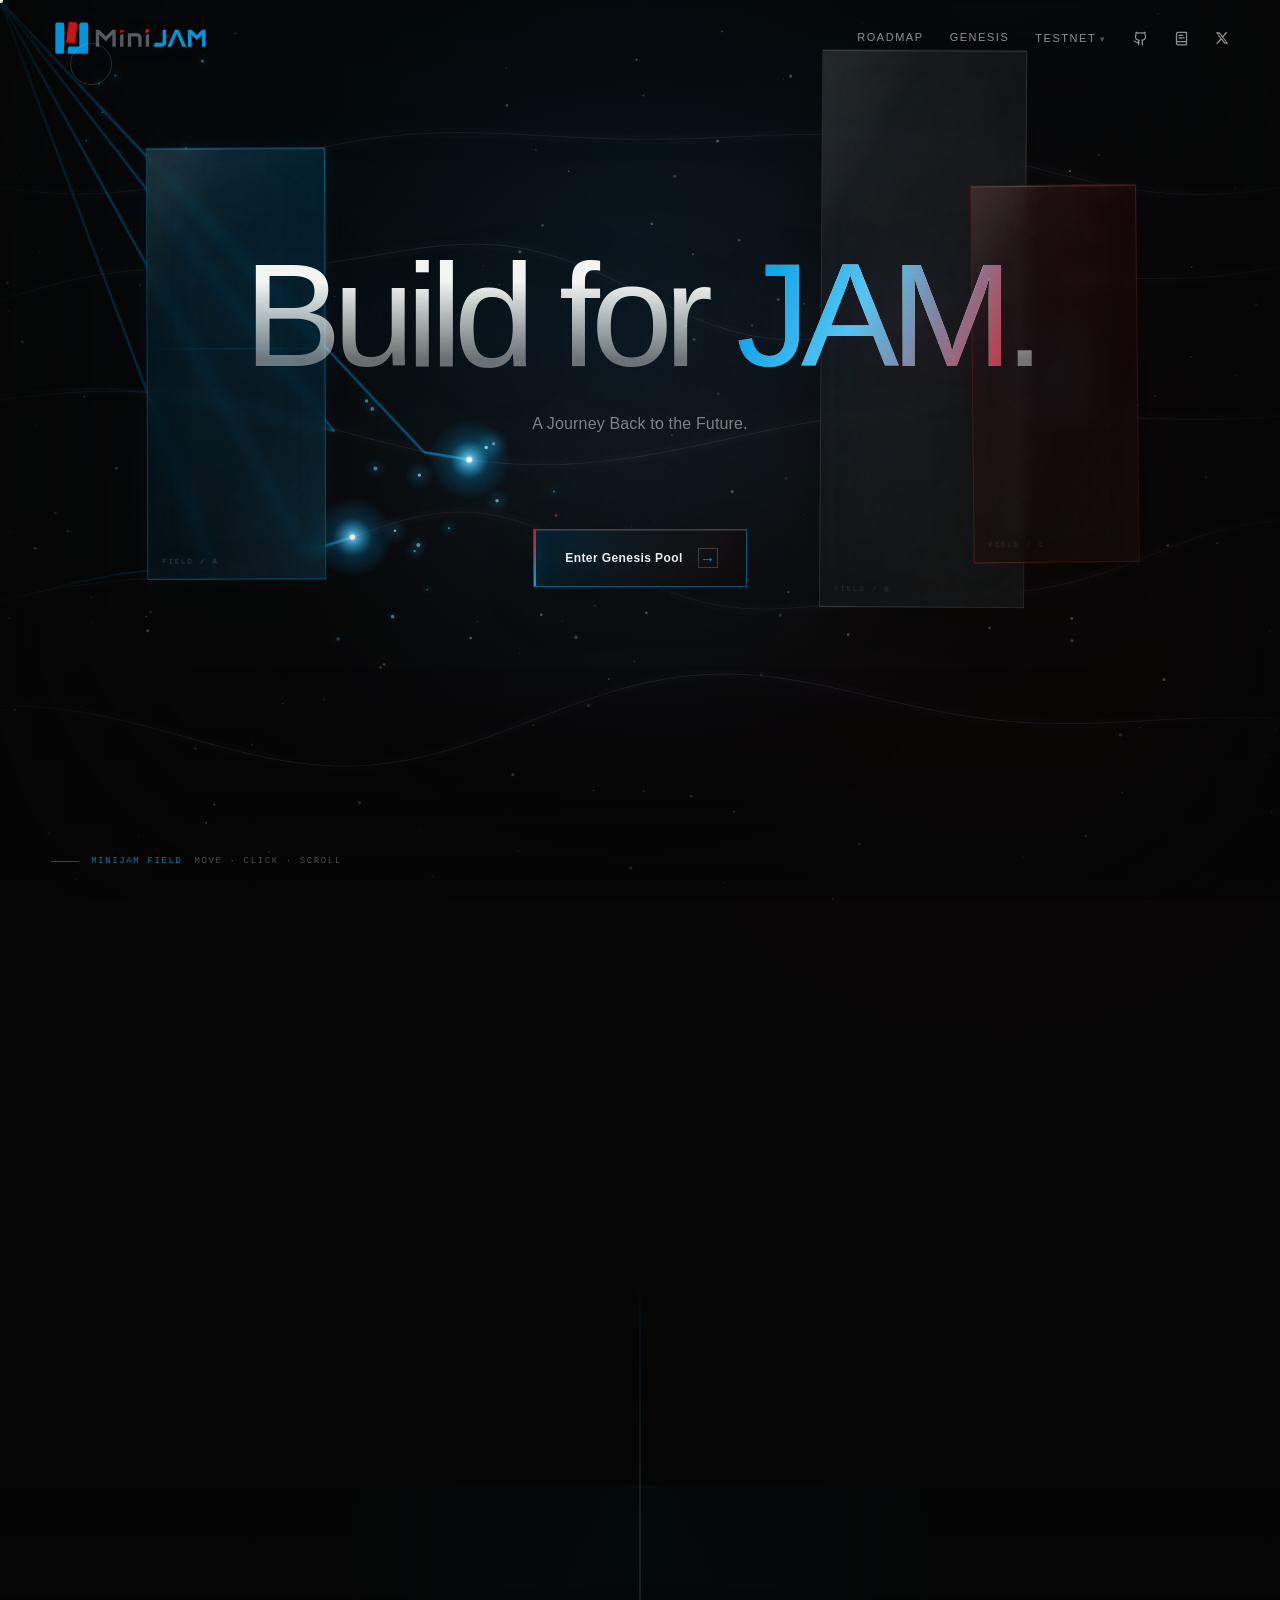
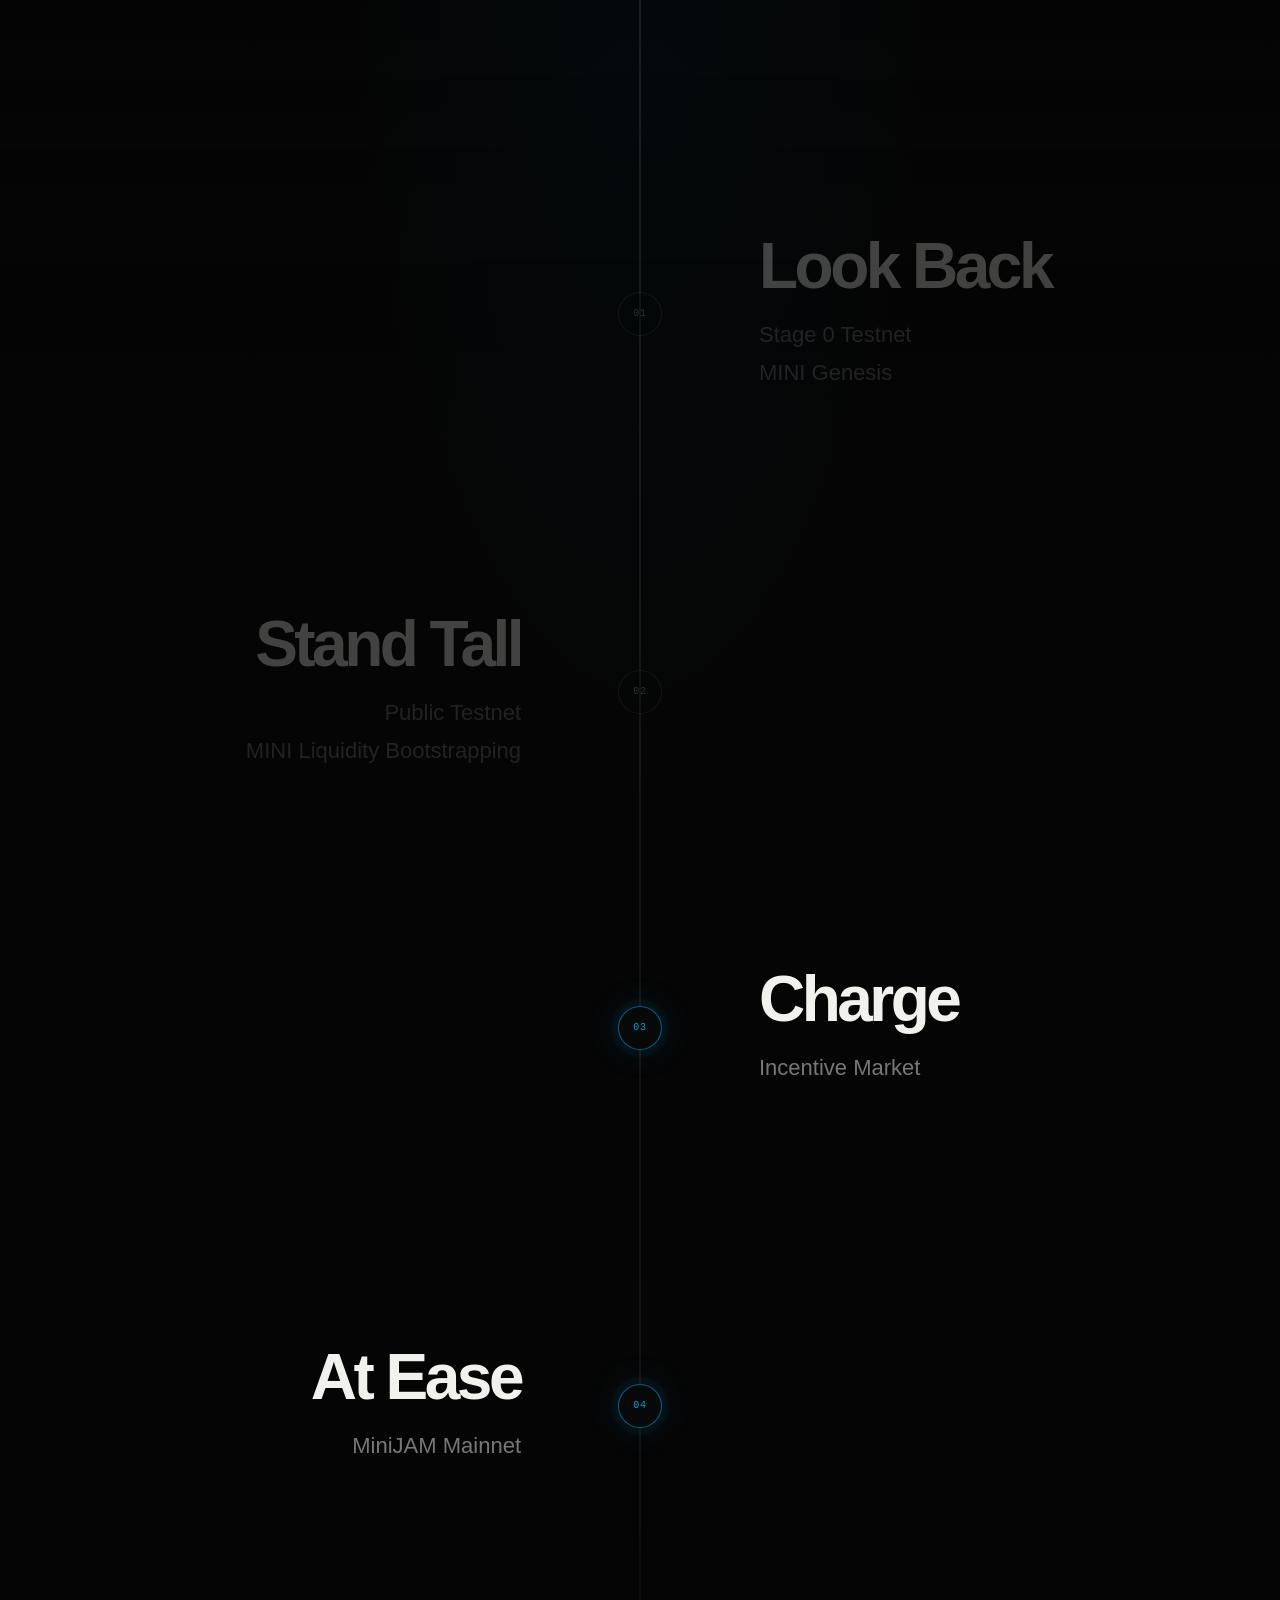
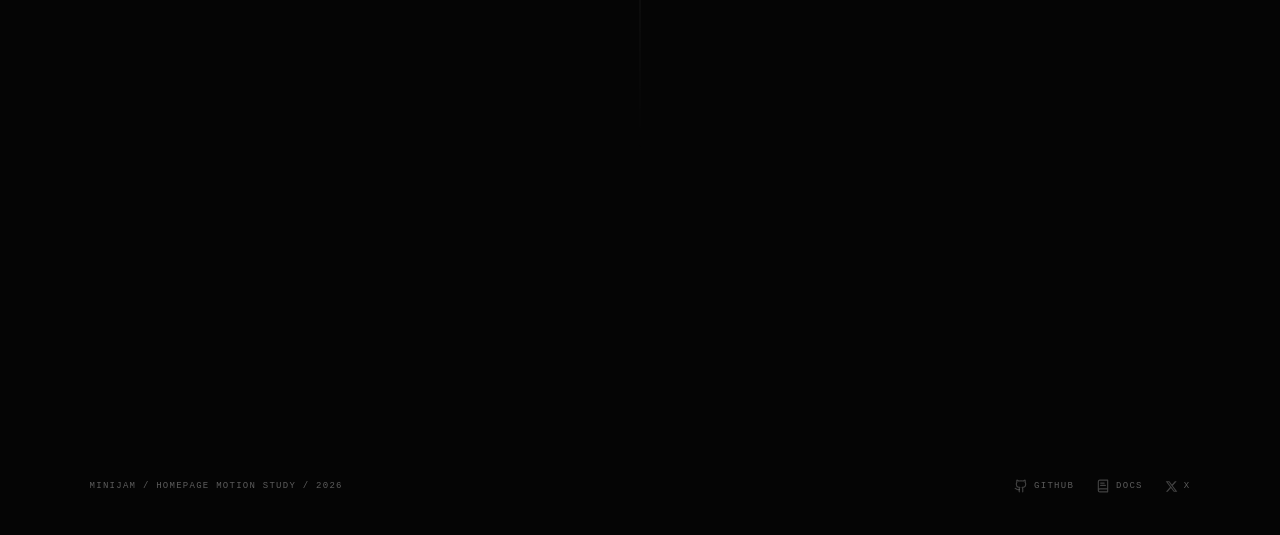
==== commit 9d41d8de: "site: update homepage og description" ====
--- a/site/index.html
+++ b/site/index.html
@@ -7,7 +7,7 @@
   <meta name="description" content="MiniJAM — a minimal JAM-compatible network built for earlier experimentation and execution." />
   <meta name="theme-color" content="#050505" />
   <meta property="og:title" content="MiniJAM" />
-  <meta property="og:description" content="A minimal JAM-compatible network." />
+  <meta property="og:description" content="JAM running on a parachain." />
   <meta property="og:type" content="website" />
   <link rel="icon" href="./favicon.ico" sizes="any" />
   <link rel="stylesheet" href="./assets/styles.css" />
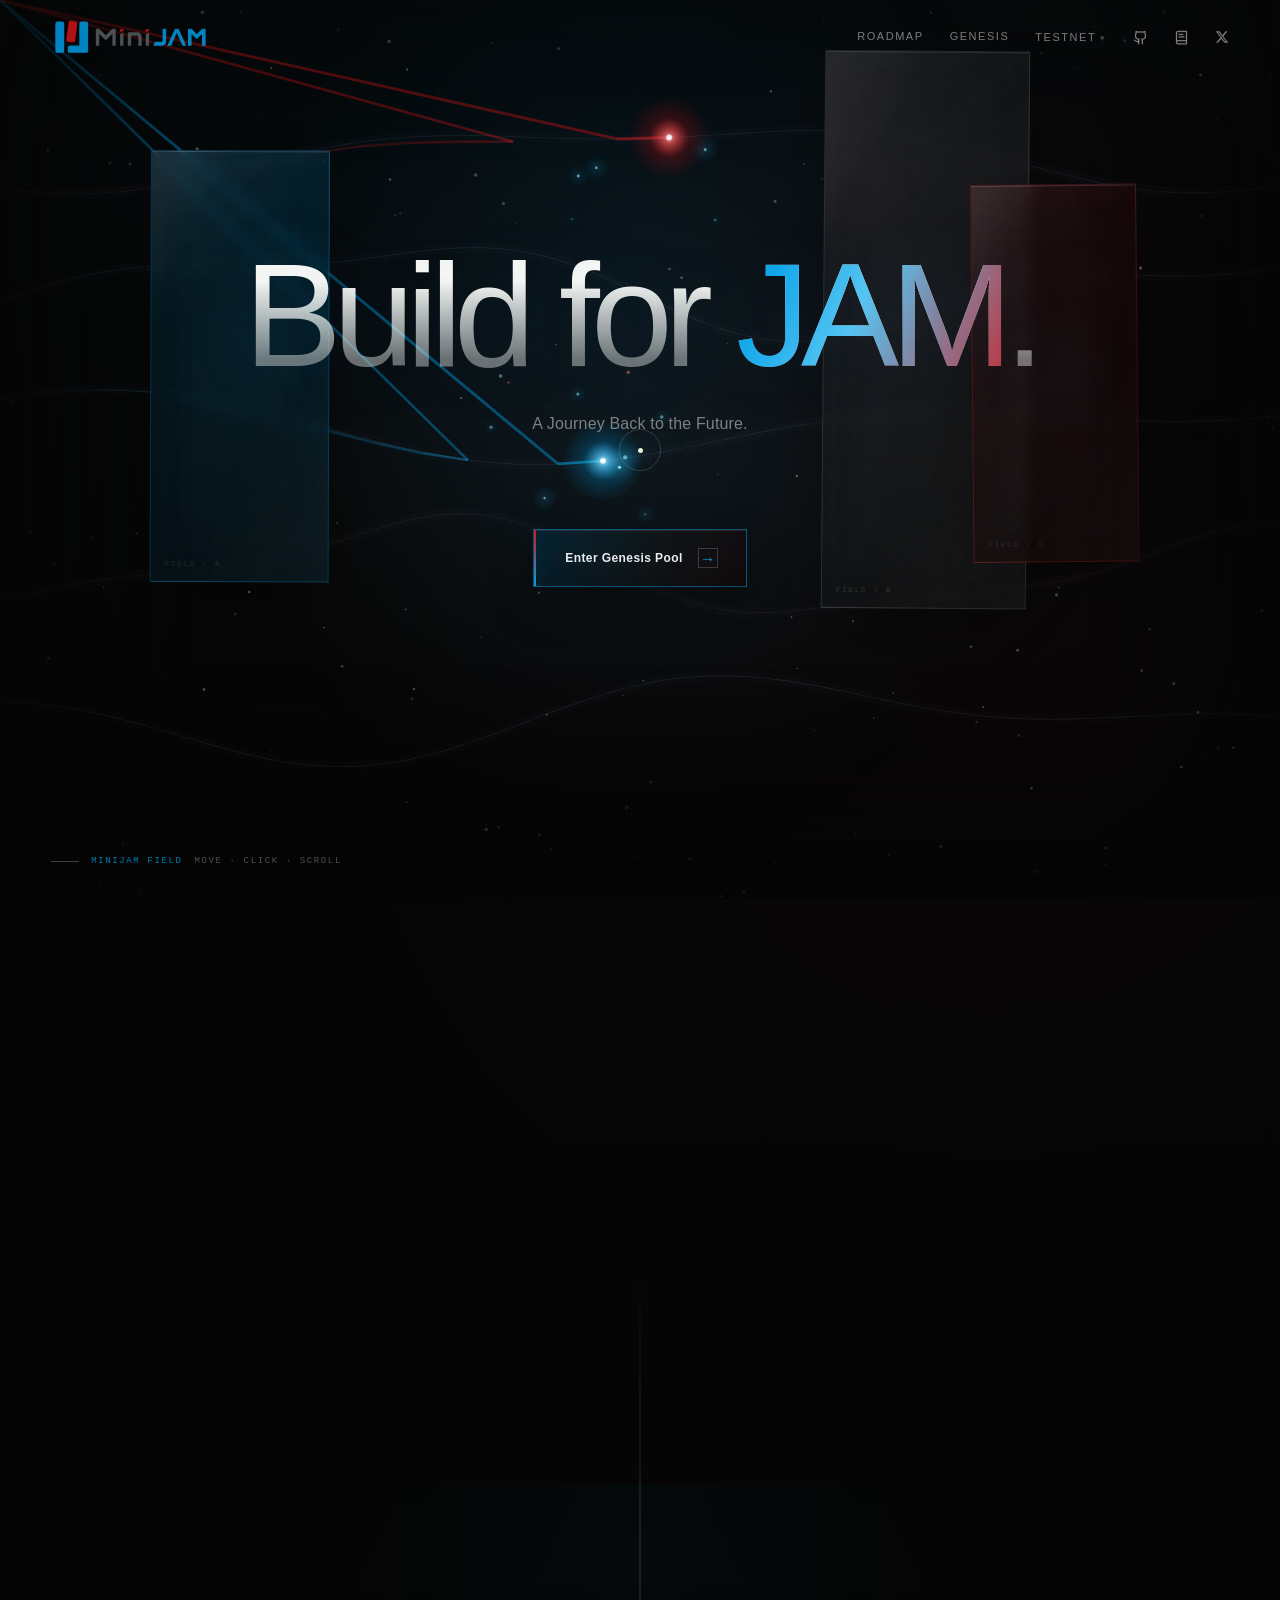
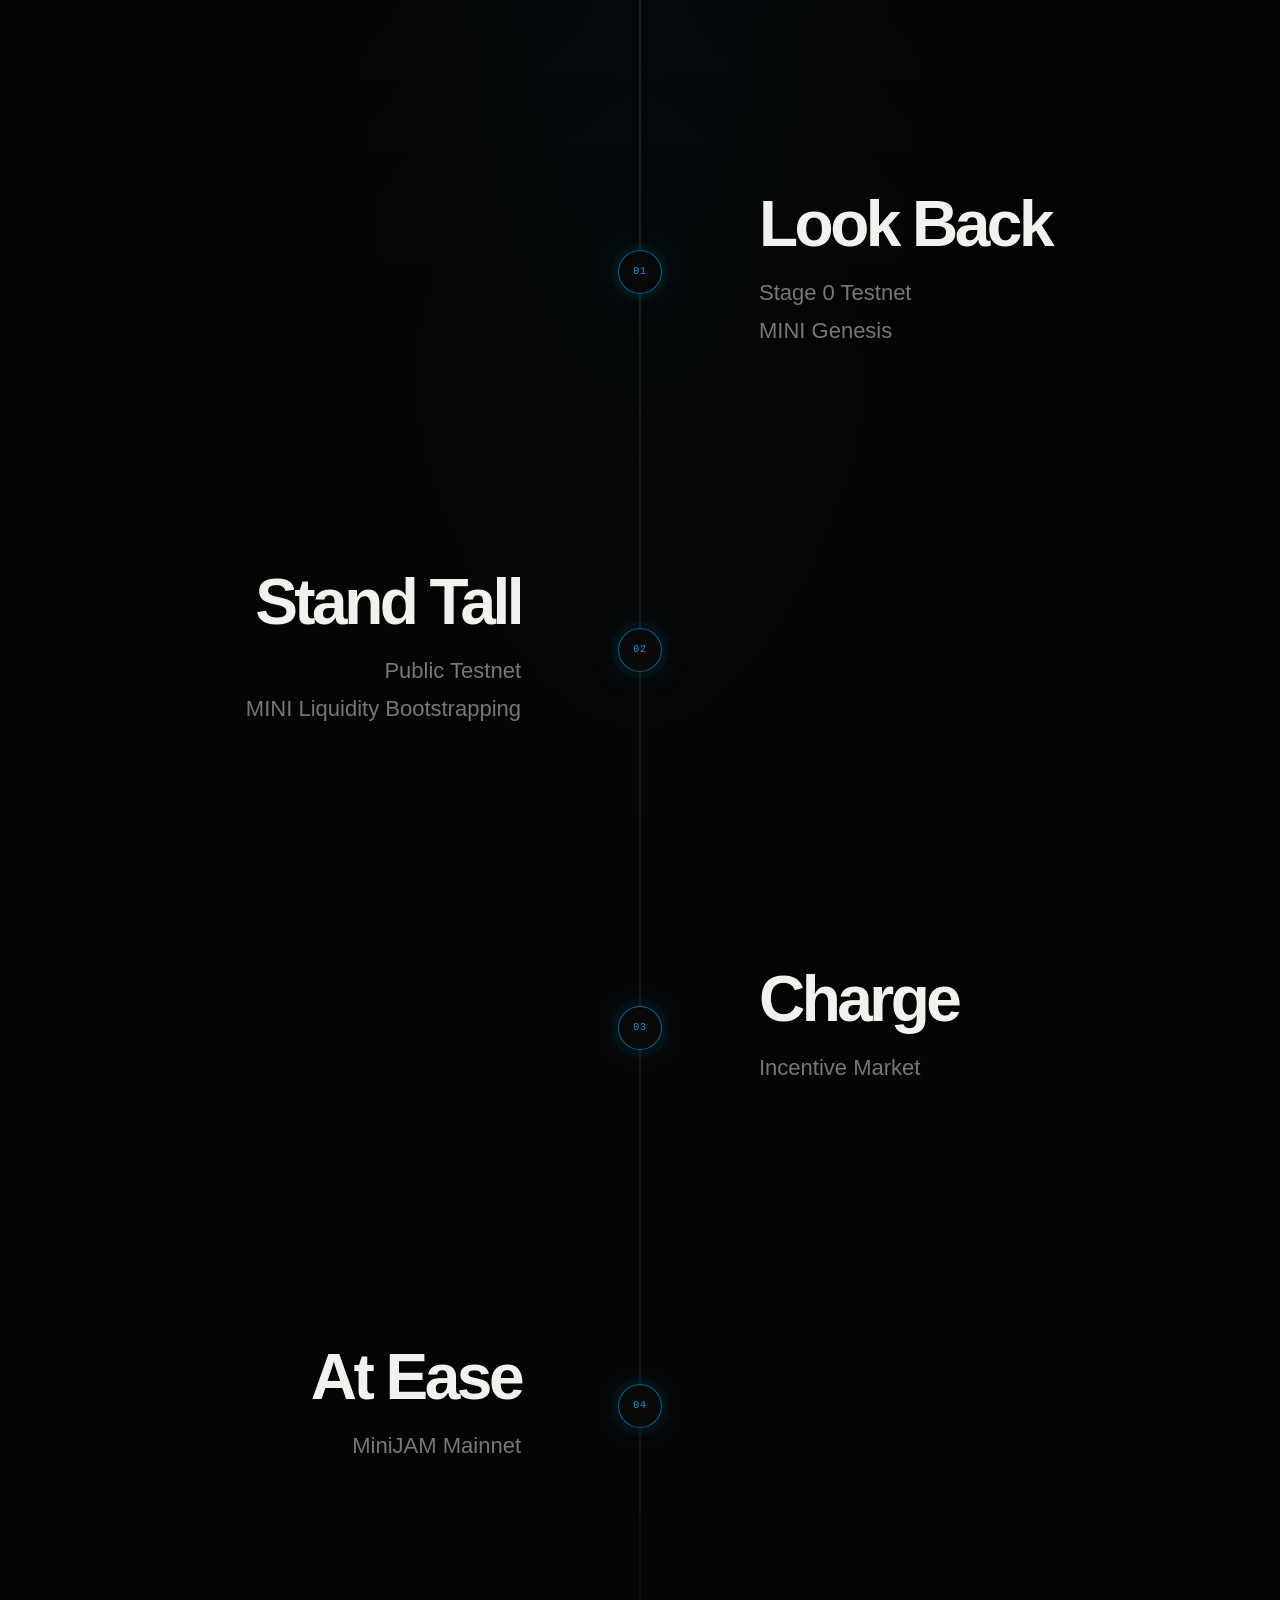
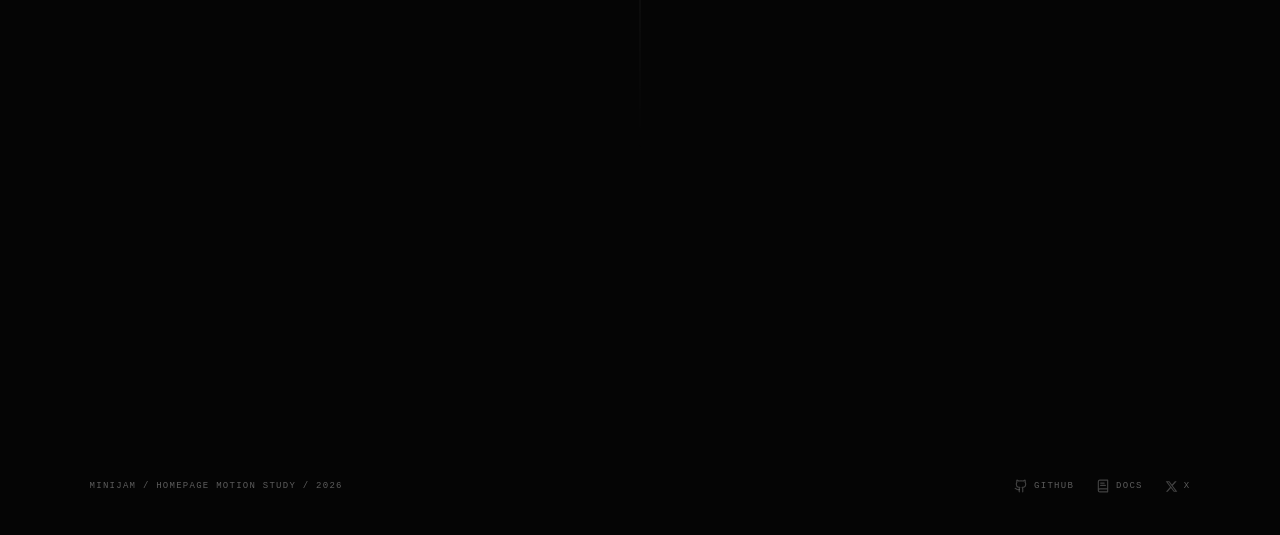
==== commit 64e02df8: "feat: add genesis.minijam.xyz" ====
--- a/site/index.html
+++ b/site/index.html
@@ -56,7 +56,7 @@
           <p class="hero-sub">A Journey Back to the Future.</p>
         </div>
         <div class="hero-cta-wrap">
-          <a class="hero-cta" href="./genesis/" aria-label="Enter the MINI Genesis Pool">
+          <a class="hero-cta" href="https://genesis.minijam.xyz/" aria-label="Enter the MINI Genesis Pool">
             <span class="hero-cta-label">Enter Genesis Pool</span>
             <span class="hero-cta-arrow" aria-hidden="true">→</span>
           </a>
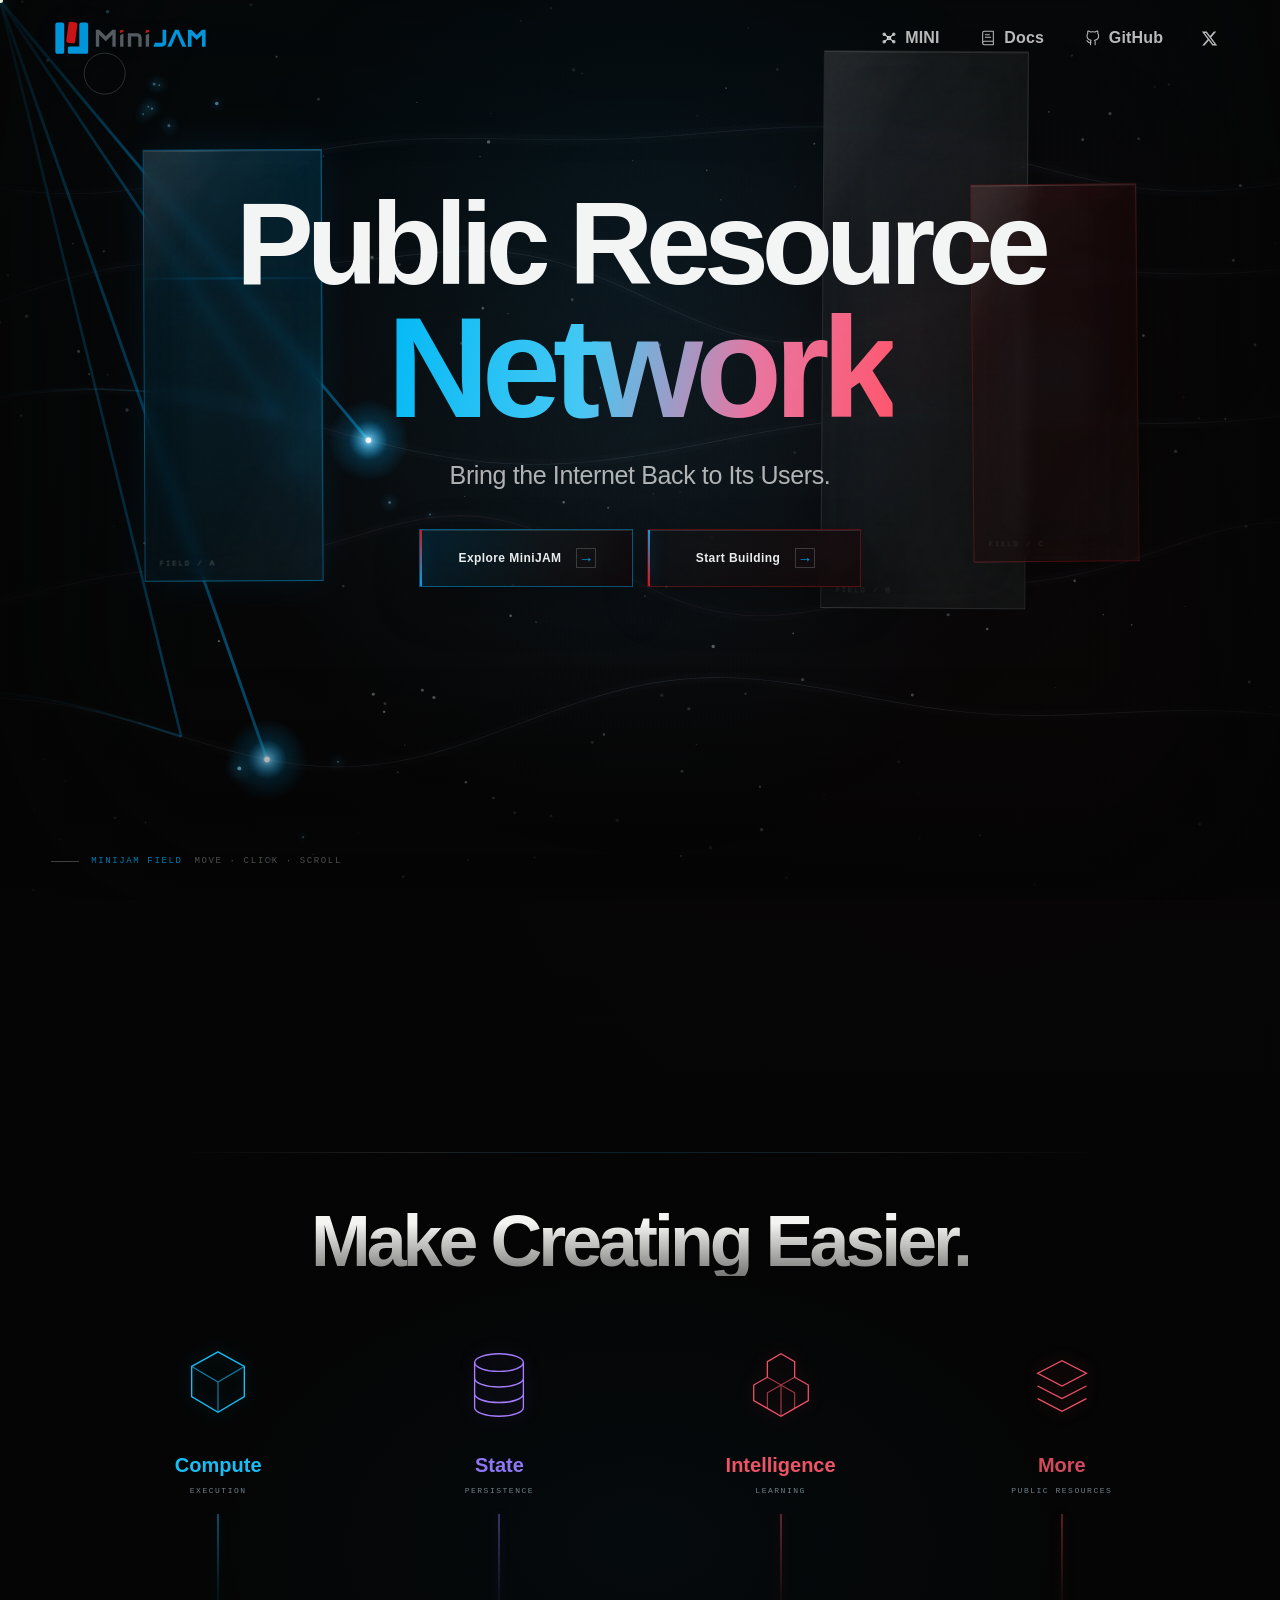
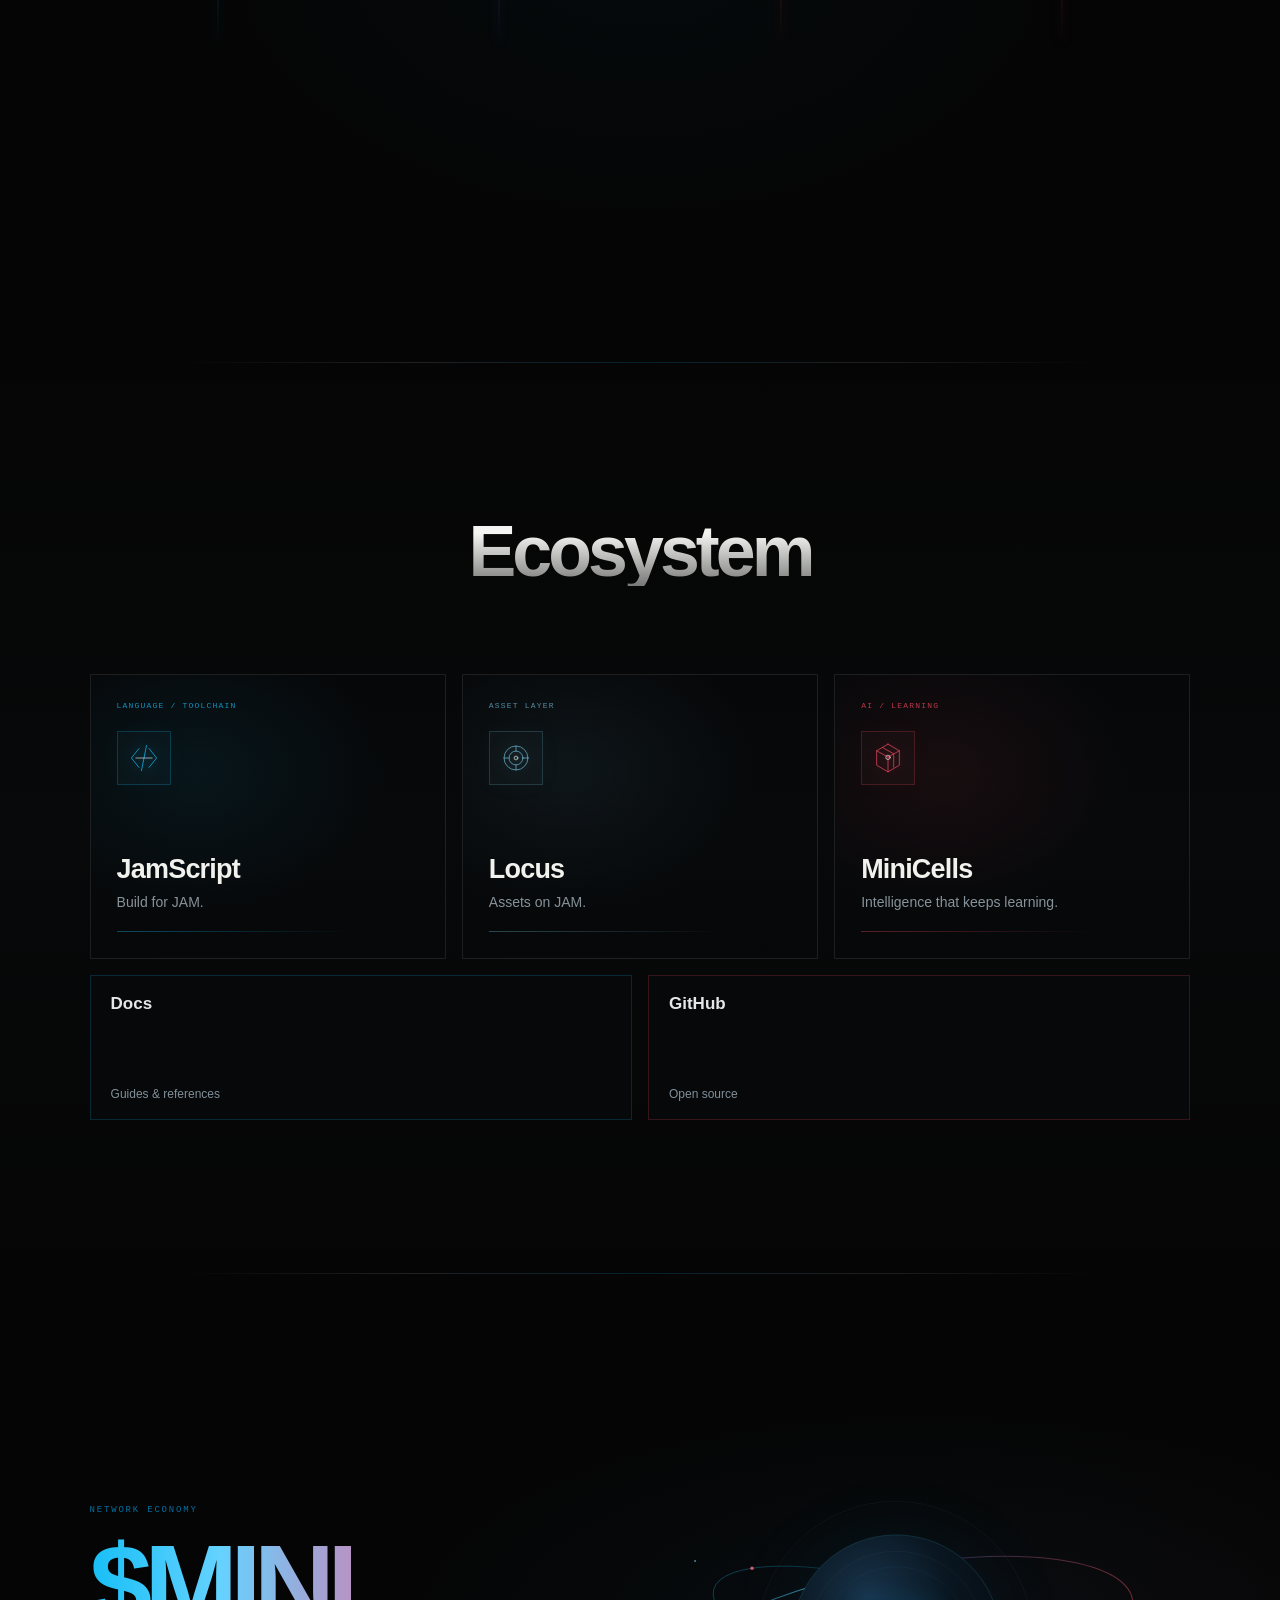
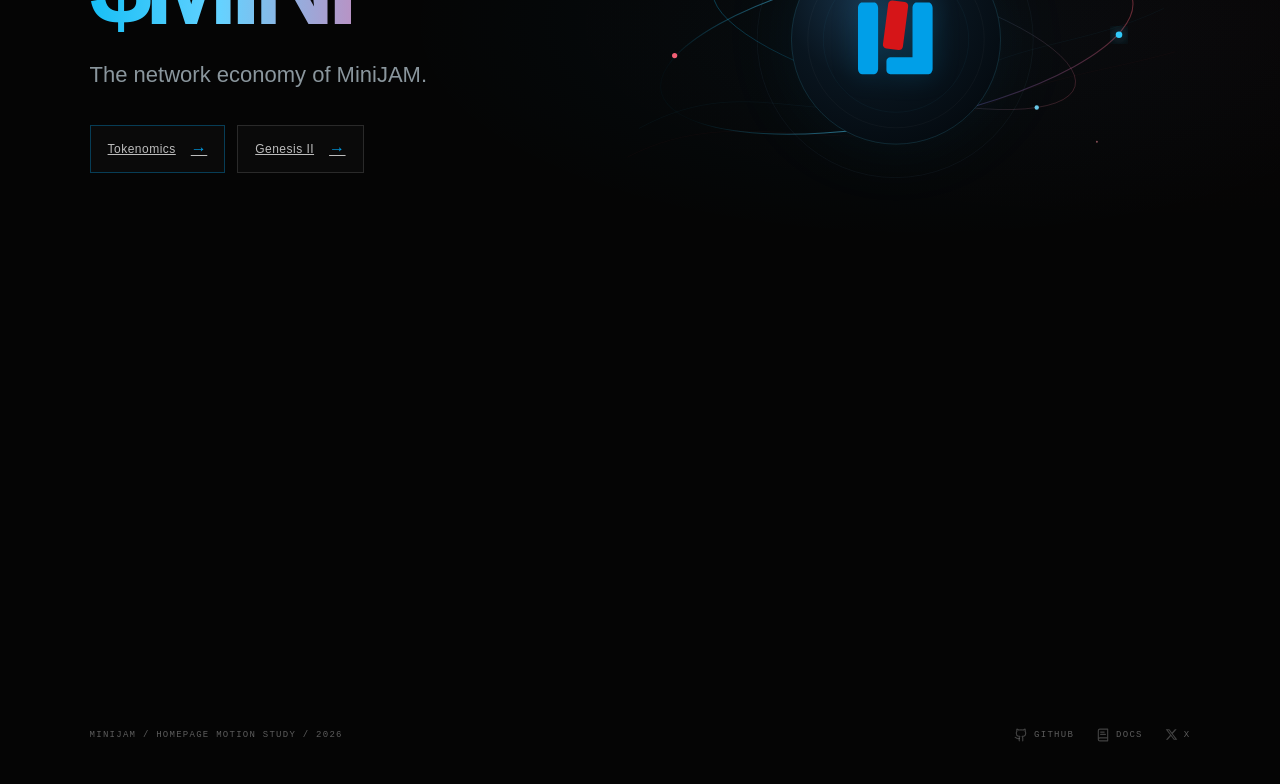
==== commit bc142590: "Refresh MiniJAM homepage experience" ====
--- a/site/index.html
+++ b/site/index.html
@@ -3,11 +3,11 @@
 <head>
   <meta charset="utf-8" />
   <meta name="viewport" content="width=device-width,initial-scale=1,viewport-fit=cover" />
-  <title>MiniJAM</title>
-  <meta name="description" content="MiniJAM — a minimal JAM-compatible network built for earlier experimentation and execution." />
+  <title>MiniJAM — Public Resource Network</title>
+  <meta name="description" content="MiniJAM is a public resource network. Bring the Internet back to its users." />
   <meta name="theme-color" content="#050505" />
-  <meta property="og:title" content="MiniJAM" />
-  <meta property="og:description" content="JAM running on a parachain." />
+  <meta property="og:title" content="MiniJAM — Public Resource Network" />
+  <meta property="og:description" content="Bring the Internet Back to Its Users." />
   <meta property="og:type" content="website" />
   <link rel="icon" href="./favicon.ico" sizes="any" />
   <link rel="stylesheet" href="./assets/styles.css" />
@@ -17,30 +17,16 @@
 <body>
   <header class="nav" aria-label="Primary">
     <a class="brand-lockup" href="#hero" aria-label="MiniJAM home"><img src="./assets/minijam-logo.svg" alt="MiniJAM" width="1088" height="289"></a>
-    <nav class="nav-right" aria-label="Section">
-      <a href="#roadmap">Roadmap</a>
-      <a href="./genesis/">Genesis</a>
-      <div class="nav-dropdown">
-        <span class="nav-dropdown-trigger" tabindex="0" role="button" aria-haspopup="true" aria-expanded="false">Testnet</span>
-        <div class="nav-dropdown-menu">
-          <a href="https://polkadot.js.org/apps/?rpc=wss%3A%2F%2Frpc-stage0.minijam.xyz#/explorer" target="_blank" rel="noopener">Explorer</a>
-          <a href="https://playground.minijam.xyz/" target="_blank" rel="noopener">Playground</a>
-        </div>
-      </div>
-      <a class="nav-social" href="https://github.com/ArcheLabs/minijam-client" target="_blank" rel="noopener" aria-label="GitHub">
-        <svg width="15" height="15" viewBox="0 0 24 24" fill="none" stroke="currentColor" stroke-width="2" stroke-linecap="round" stroke-linejoin="round"><path d="M15 22v-4a4.8 4.8 0 0 0-1-3.5c3 0 6-2 6-5.5.08-1.25-.27-2.48-1-3.5.28-1.15.28-2.35 0-3.5 0 0-1 0-3 1.5-2.64-.5-5.36-.5-8 0C6 2 5 2 5 2c-.3 1.15-.3 2.35 0 3.5A5.403 5.403 0 0 0 4 9c0 3.5 3 5.5 6 5.5-.39.49-.68 1.05-.85 1.65-.17.6-.22 1.23-.15 1.85v4"/><path d="M9 18c-4.51 2-5-2-7-2"/></svg>
-      </a>
-      <a class="nav-social" href="https://docs.minijam.xyz/" target="_blank" rel="noopener" aria-label="Docs">
-        <svg width="15" height="15" viewBox="0 0 24 24" fill="none" stroke="currentColor" stroke-width="2" stroke-linecap="round" stroke-linejoin="round"><path d="M4 19.5v-15A2.5 2.5 0 0 1 6.5 2H20v20H6.5a2.5 2.5 0 0 1 0-5H20"/><path d="M8 7h6"/><path d="M8 11h8"/></svg>
-      </a>
-      <a class="nav-social" href="https://x.com/archelabs_org" target="_blank" rel="noopener" aria-label="X">
-        <svg width="14" height="14" viewBox="0 0 24 24" fill="currentColor"><path d="M18.244 2.25h3.308l-7.227 8.26 8.502 11.24H16.17l-5.214-6.817L4.99 21.75H1.68l7.73-8.835L1.254 2.25H8.08l4.713 6.231zm-1.161 17.52h1.833L7.084 4.126H5.117z"/></svg>
-      </a>
+    <nav class="nav-right" aria-label="Main menu">
+      <a href="#mini"><svg class="nav-mini-icon" aria-hidden="true" viewBox="0 0 20 20" fill="none"><path d="M10 10 4.2 5.4M10 10l5.8-4.6M10 10l-5.8 4.6M10 10l5.8 4.6"/><circle cx="10" cy="10" r="2.1"/><circle cx="4" cy="5.2" r="1.4"/><circle cx="16" cy="5.2" r="1.4"/><circle cx="4" cy="14.8" r="1.4"/><circle cx="16" cy="14.8" r="1.4"/></svg><span>MINI</span></a>
+      <a href="https://docs.minijam.xyz/" target="_blank" rel="noopener"><svg aria-hidden="true" viewBox="0 0 24 24" fill="none"><path d="M4 19.5v-15A2.5 2.5 0 0 1 6.5 2H20v20H6.5a2.5 2.5 0 0 1 0-5H20M8 7h6M8 11h8"/></svg><span>Docs</span></a>
+      <a href="https://github.com/ArcheLabs/minijam-client" target="_blank" rel="noopener"><svg aria-hidden="true" viewBox="0 0 24 24" fill="none"><path d="M9 19c-4.4 1.5-4.4-2.5-6.2-3m12.4 6v-3.9a3.4 3.4 0 0 0-.9-2.6c3-.3 6.2-1.5 6.2-6.7a5.2 5.2 0 0 0-1.4-3.6 4.8 4.8 0 0 0-.1-3.6s-1.2-.4-3.8 1.4a13 13 0 0 0-7 0C5.6 1.2 4.4 1.6 4.4 1.6a4.8 4.8 0 0 0-.1 3.6A5.2 5.2 0 0 0 3 8.8c0 5.2 3.2 6.4 6.2 6.7a3.4 3.4 0 0 0-.9 2.6V22"/></svg><span>GitHub</span></a>
+      <a class="nav-x-link" href="https://x.com/archelabs_org" target="_blank" rel="noopener" aria-label="X"><svg class="nav-x-icon" aria-hidden="true" viewBox="0 0 24 24"><path d="M18.244 2.25h3.308l-7.227 8.26 8.502 11.24H16.17l-5.214-6.817L4.99 21.75H1.68l7.73-8.835L1.254 2.25H8.08l4.713 6.231zm-1.161 17.52h1.833L7.084 4.126H5.117z"/></svg></a>
     </nav>
   </header>
 
   <main>
-    <section class="hero" id="hero" aria-label="MiniJAM interactive motion field">
+    <section class="hero" id="hero" aria-label="Public Resource Network">
       <div class="hero-sticky" id="heroSticky">
         <canvas id="motionField" aria-hidden="true"></canvas>
 
@@ -52,62 +38,87 @@
         <div class="hero-vignette"></div>
         <div class="axis-morph" aria-hidden="true"></div>
         <div class="hero-heading">
-          <h1 class="hero-title">Build for <span class="hero-title-accent">JAM</span>.</h1>
-          <p class="hero-sub">A Journey Back to the Future.</p>
+          <h1 class="hero-title">Public Resource<br><span>Network</span></h1>
+          <p class="hero-sub">Bring the Internet Back to Its Users.</p>
         </div>
         <div class="hero-cta-wrap">
-          <a class="hero-cta" href="https://genesis.minijam.xyz/" aria-label="Enter the MINI Genesis Pool">
-            <span class="hero-cta-label">Enter Genesis Pool</span>
-            <span class="hero-cta-arrow" aria-hidden="true">→</span>
-          </a>
+          <div class="hero-cta-group">
+            <a class="hero-cta" href="#resources"><span class="hero-cta-label">Explore MiniJAM</span><span class="hero-cta-arrow" aria-hidden="true">→</span></a>
+            <a class="hero-cta hero-cta-secondary" href="https://docs.minijam.xyz/" target="_blank" rel="noopener"><span class="hero-cta-label">Start Building</span><span class="hero-cta-arrow" aria-hidden="true">→</span></a>
+          </div>
         </div>
         <div class="hero-status"><b>MiniJAM field</b><span>Move · Click · Scroll</span></div>
       </div>
     </section>
 
-    <section class="roadmap" id="roadmap" aria-label="MiniJAM roadmap">
-      <div class="roadmap-inner">
-        <article class="stage">
-          <div class="stage-index">01</div>
-          <div class="stage-copy">
-            <h2 class="stage-title">Look Back</h2>
-            <div class="stage-list">
-              <div class="stage-item">Stage 0 Testnet</div>
-              <div class="stage-item">MINI Genesis</div>
-            </div>
+    <section class="content resources" id="resources" aria-labelledby="resources-title">
+      <div class="section-inner">
+        <header class="section-heading resources-heading">
+          <h2 class="section-title" id="resources-title">Make Creating Easier.</h2>
+        </header>
+        <div class="resource-grid">
+          <article class="resource resource-compute">
+            <div class="resource-graphic" aria-hidden="true"><svg viewBox="0 0 80 80" fill="none"><path class="stroke-blue" d="M40 6 67 21v31L40 68 13 52V21L40 6Z" stroke-width="1.4"/><path class="stroke-blue" d="M13 21 40 37l27-16M40 37v31" stroke-width="1.2" opacity=".65"/></svg></div>
+            <strong>Compute</strong><small>Execution</small>
+          </article>
+          <article class="resource resource-state">
+            <div class="resource-graphic" aria-hidden="true"><svg viewBox="0 0 80 80" fill="none"><ellipse class="stroke-violet" cx="40" cy="17" rx="25" ry="9" stroke-width="1.4"/><path class="stroke-violet" d="M15 17v16c0 5 11 9 25 9s25-4 25-9V17M15 33v16c0 5 11 9 25 9s25-4 25-9V33M15 49v14c0 5 11 9 25 9s25-4 25-9V49" stroke-width="1.4"/></svg></div>
+            <strong>State</strong><small>Persistence</small>
+          </article>
+          <article class="resource resource-intelligence">
+            <div class="resource-graphic" aria-hidden="true"><svg viewBox="0 0 80 80" fill="none"><path class="stroke-red" d="M40 8 54 16v16l14 8v16L54 64l-14 8-14-8-14-8V40l14-8V16L40 8Z" stroke-width="1.3"/><path class="stroke-red" d="m26 32 14 8 14-8M26 64V48l14-8 14 8v16M40 40v32" stroke-width="1.1" opacity=".7"/></svg></div>
+            <strong>Intelligence</strong><small>Learning</small>
+          </article>
+          <article class="resource resource-more">
+            <div class="resource-graphic" aria-hidden="true"><svg viewBox="0 0 80 80" fill="none"><path class="stroke-red" d="m15 28 25-13 25 13-25 13-25-13Zm0 13 25 13 25-13M15 54l25 13 25-13" stroke-width="1.3"/></svg></div>
+            <strong>More</strong><small>Public Resources</small>
+          </article>
+        </div>
+      </div>
+    </section>
+
+    <section class="content ecosystem" id="ecosystem" aria-labelledby="ecosystem-title">
+      <div class="section-inner">
+        <header class="section-heading"><h2 class="section-title" id="ecosystem-title">Ecosystem</h2></header>
+        <div class="ecosystem-grid">
+          <article class="ecosystem-card ecosystem-jam">
+            <span class="ecosystem-tag">LANGUAGE / TOOLCHAIN</span>
+            <div class="ecosystem-icon jam-icon" aria-hidden="true"><svg viewBox="0 0 54 54" fill="none"><path d="m19 12-12 15 12 15M35 12l12 15-12 15M31 7l-8 40"/><path d="M14 27h26" class="icon-accent"/></svg></div>
+            <h3>JamScript</h3><p>Build for JAM.</p><span class="ecosystem-line" aria-hidden="true"></span>
+          </article>
+          <article class="ecosystem-card ecosystem-locus">
+            <span class="ecosystem-tag">ASSET LAYER</span>
+            <div class="ecosystem-icon locus-icon" aria-hidden="true"><svg viewBox="0 0 54 54" fill="none"><circle cx="27" cy="27" r="19"/><circle cx="27" cy="27" r="11"/><circle cx="27" cy="27" r="3" class="icon-accent"/><path d="M8 27h8M38 27h8M27 8v8M27 38v8"/></svg></div>
+            <h3>Locus</h3><p>Assets on JAM.</p><span class="ecosystem-line" aria-hidden="true"></span>
+          </article>
+          <article class="ecosystem-card ecosystem-cells">
+            <span class="ecosystem-tag">AI / LEARNING</span>
+            <div class="ecosystem-icon cells-icon" aria-hidden="true"><svg viewBox="0 0 54 54" fill="none"><path d="m27 5 18 10.5v23L27 49 9 38.5v-23L27 5Z"/><path d="m9 15.5 18 10 18-10M27 25.5V49M18 10.2l18 10.1v21.3"/><circle cx="27" cy="26" r="3.5" class="icon-accent"/></svg></div>
+            <h3>MiniCells</h3><p>Intelligence that keeps learning.</p><span class="ecosystem-line" aria-hidden="true"></span>
+          </article>
+        </div>
+        <div class="ecosystem-links" aria-label="Network links">
+          <a class="ecosystem-link" href="https://docs.minijam.xyz/" target="_blank" rel="noopener"><strong>Docs</strong><span>Guides &amp; references</span></a>
+          <a class="ecosystem-link ecosystem-link-red" href="https://github.com/ArcheLabs/minijam-client" target="_blank" rel="noopener"><strong>GitHub</strong><span>Open source</span></a>
+        </div>
+      </div>
+    </section>
+
+    <section class="content mini" id="mini" aria-labelledby="mini-title">
+      <div class="section-inner mini-grid">
+        <div class="mini-copy">
+          <p class="mini-kicker">NETWORK ECONOMY</p>
+          <h2 class="mini-title" id="mini-title">$MINI</h2>
+          <p class="mini-description">The network economy of MiniJAM.</p>
+          <div class="mini-actions">
+            <a class="mini-link mini-link-primary" href="https://docs.minijam.xyz/" target="_blank" rel="noopener">Tokenomics <span aria-hidden="true">→</span></a>
+            <a class="mini-link" href="./genesis/">Genesis II <span aria-hidden="true">→</span></a>
           </div>
-        </article>
-
-        <article class="stage">
-          <div class="stage-index">02</div>
-          <div class="stage-copy">
-            <h2 class="stage-title">Stand Tall</h2>
-            <div class="stage-list">
-              <div class="stage-item">Public Testnet</div>
-              <div class="stage-item">MINI Liquidity Bootstrapping</div>
-            </div>
-          </div>
-        </article>
-
-        <article class="stage">
-          <div class="stage-index">03</div>
-          <div class="stage-copy">
-            <h2 class="stage-title">Charge</h2>
-            <div class="stage-list">
-              <div class="stage-item">Incentive Market</div>
-            </div>
-          </div>
-        </article>
-
-        <article class="stage">
-          <div class="stage-index">04</div>
-          <div class="stage-copy">
-            <h2 class="stage-title">At Ease</h2>
-            <div class="stage-list">
-              <div class="stage-item">MiniJAM Mainnet</div>
-            </div>
-          </div>
-        </article>
+        </div>
+        <div class="mini-visual">
+          <img class="mini-network" src="./assets/mini-network.svg" alt="Abstract MiniJAM network field with blue and red orbital nodes" width="720" height="520" loading="lazy">
+          <img class="mini-mark-overlay" src="./assets/minijam-mark.svg" alt="MiniJAM logo" width="245" height="240" loading="lazy">
+        </div>
       </div>
     </section>
   </main>
--- a/site/assets/styles.css
+++ b/site/assets/styles.css
@@ -1027,3 +1027,537 @@
   *, *::before, *::after { animation-duration: .001ms !important; animation-iteration-count: 1 !important; transition-duration: .001ms !important; }
   .cursor-dot, .cursor-aura { display: none; }
 }
+
+/* ---------- Homepage resource network ---------- */
+.nav-right {
+  align-items: center;
+  gap: clamp(8px, 1.15vw, 18px);
+  color: rgba(255,255,255,.72);
+  font: 500 14px/1 ui-monospace, SFMono-Regular, Menlo, monospace;
+  letter-spacing: .08em;
+}
+.nav-right a {
+  padding: 10px 12px;
+  border: 1px solid transparent;
+  color: inherit;
+  transition: color .25s ease, background .25s ease, border-color .25s ease;
+}
+.nav-right a::after { display: none; }
+.nav-right a:hover,
+.nav-right a:focus-visible {
+  color: rgba(255,255,255,.96);
+  background: rgba(0,159,232,.09);
+  border-color: rgba(0,159,232,.15);
+  outline: none;
+}
+.hero-heading { width: min(94vw, 1120px); top: 39%; }
+.hero-title {
+  font-size: clamp(42px, 6.1vw, 88px);
+  font-weight: 540;
+  letter-spacing: -.055em;
+  line-height: 1.04;
+  background: linear-gradient(180deg, #f6f7f3 22%, rgba(246,247,243,.56) 88%);
+  -webkit-background-clip: text;
+  background-clip: text;
+  color: transparent;
+}
+.hero-sub {
+  margin-top: 22px;
+  max-width: none;
+  color: rgba(255,255,255,.68);
+  font-size: clamp(17px, 2vw, 25px);
+  line-height: 1.5;
+  letter-spacing: -.015em;
+}
+.hero-cta-wrap { width: 100%; }
+.hero-cta-group { display: flex; justify-content: center; gap: 14px; }
+.hero-cta-secondary {
+  border-color: rgba(214,21,24,.33);
+  background: linear-gradient(110deg, rgba(89,97,102,.11), rgba(214,21,24,.07)), rgba(6,9,11,.62);
+}
+.hero-cta-secondary::after { background: linear-gradient(180deg, var(--brand-blue), var(--brand-red)); }
+.content {
+  position: relative;
+  z-index: 4;
+  padding: clamp(96px, 12vw, 168px) clamp(24px, 7vw, 112px);
+}
+.section-inner { max-width: 1240px; margin: 0 auto; }
+.section-heading { text-align: center; margin: 0 auto clamp(48px, 7vw, 88px); }
+.section-title {
+  margin: 0;
+  font-size: clamp(40px, 6.5vw, 82px);
+  font-weight: 540;
+  letter-spacing: -.06em;
+  line-height: 1;
+  background: linear-gradient(180deg, #f4f5f2 25%, rgba(244,245,242,.48));
+  -webkit-background-clip: text;
+  background-clip: text;
+  color: transparent;
+}
+.resources {
+  min-height: 82svh;
+  background:
+    radial-gradient(ellipse at 50% 48%, rgba(0,159,232,.035), transparent 48%),
+    linear-gradient(180deg, #050505 0%, rgba(5,5,5,.94) 12%, #050505 100%);
+}
+.resources::before,
+.ecosystem::before,
+.mini::before {
+  content: "";
+  position: absolute;
+  top: 0;
+  left: 50%;
+  width: min(72%, 1040px);
+  height: 1px;
+  transform: translateX(-50%);
+  background: linear-gradient(90deg, transparent, rgba(255,255,255,.11), rgba(0,159,232,.18), rgba(255,255,255,.10), transparent);
+}
+.resources-heading { margin-bottom: clamp(48px, 6vw, 76px); }
+.resource-grid { display: grid; grid-template-columns: repeat(4, minmax(0, 1fr)); gap: 14px; }
+.resource {
+  --resource-rgb: 0,159,232;
+  position: relative;
+  min-height: clamp(230px, 26vw, 318px);
+  display: flex;
+  flex-direction: column;
+  align-items: center;
+  justify-content: center;
+  overflow: hidden;
+  border: 1px solid rgba(var(--resource-rgb),.16);
+  background:
+    radial-gradient(ellipse at 50% 36%, rgba(var(--resource-rgb),.085), transparent 52%),
+    linear-gradient(160deg, rgba(11,17,20,.45), rgba(5,5,5,.17));
+  box-shadow: inset 0 1px rgba(255,255,255,.045), inset 0 -28px 52px rgba(0,0,0,.15);
+  transition: border-color .35s ease, background .35s ease, box-shadow .35s ease;
+}
+.resource::before {
+  content: "";
+  position: absolute;
+  inset: 11px;
+  border: 1px solid rgba(255,255,255,.035);
+  pointer-events: none;
+}
+.resource::after {
+  content: "";
+  position: absolute;
+  top: 0;
+  left: 10%;
+  width: 80%;
+  height: 1px;
+  background: linear-gradient(90deg, transparent, rgba(var(--resource-rgb),.48), transparent);
+  opacity: .72;
+}
+.resource:hover { border-color: rgba(var(--resource-rgb),.34); box-shadow: inset 0 1px rgba(255,255,255,.07), 0 0 34px rgba(var(--resource-rgb),.055); }
+.resource-state { --resource-rgb: 80,174,217; }
+.resource-intelligence { --resource-rgb: 154,115,191; }
+.resource-more { --resource-rgb: 214,21,24; }
+.resource-index, .resource-label, .ecosystem-tag {
+  color: rgba(255,255,255,.34);
+  font: 500 9px/1.3 ui-monospace, SFMono-Regular, Menlo, monospace;
+  letter-spacing: .17em;
+  text-transform: uppercase;
+}
+.resource-index { position: absolute; top: 25px; left: 26px; }
+.resource-label { margin-top: 13px; color: rgba(var(--resource-rgb),.64); font-size: 8px; letter-spacing: .2em; }
+.resource h3 {
+  margin: 21px 10px 0;
+  text-align: center;
+  font-size: clamp(20px, 2vw, 27px);
+  font-weight: 500;
+  letter-spacing: -.035em;
+}
+.resource-symbol { height: 58px; display: flex; align-items: center; justify-content: center; gap: 5px; }
+.resource-symbol i { width: 7px; height: 38px; display: block; border: 1px solid rgba(var(--resource-rgb),.58); background: linear-gradient(180deg, rgba(var(--resource-rgb),.18), rgba(var(--resource-rgb),.035)); box-shadow: 0 0 15px rgba(var(--resource-rgb),.08); transform: skewY(-8deg); }
+.resource-symbol i:nth-child(2n) { height: 52px; opacity: .68; }
+.resource-state-symbol { gap: 8px; transform: rotate(45deg) scale(.76); }
+.resource-state-symbol i { width: 22px; height: 22px; transform: none; }
+.resource-state-symbol i:nth-child(2) { height: 22px; }
+.resource-intel-symbol { gap: 7px; align-items: end; }
+.resource-intel-symbol i { width: 5px; height: 18px; border-radius: 6px; transform: none; }
+.resource-intel-symbol i:nth-child(2) { height: 36px; }
+.resource-intel-symbol i:nth-child(3) { height: 48px; }
+.resource-intel-symbol i:nth-child(4) { height: 31px; }
+.resource-intel-symbol i:nth-child(5) { height: 23px; }
+.resource-more-symbol { gap: 8px; }
+.resource-more-symbol i { width: 7px; height: 7px; border-radius: 50%; transform: none; }
+.resource-more-symbol i:nth-child(2), .resource-more-symbol i:nth-child(4) { opacity: .48; }
+
+.ecosystem { min-height: 84svh; background: linear-gradient(180deg, #050505, rgba(8,9,10,.96) 52%, #050505); }
+.ecosystem-grid { display: grid; grid-template-columns: repeat(3, minmax(0, 1fr)); gap: 16px; }
+.ecosystem-card {
+  --eco-rgb: 0,159,232;
+  position: relative;
+  min-height: 330px;
+  padding: 28px 30px 26px;
+  display: flex;
+  flex-direction: column;
+  align-items: flex-start;
+  overflow: hidden;
+  border: 1px solid rgba(255,255,255,.09);
+  background: radial-gradient(ellipse at 30% 34%, rgba(var(--eco-rgb),.075), transparent 54%), rgba(8,11,12,.43);
+  transition: border-color .35s ease, background .35s ease;
+}
+.ecosystem-card:hover { border-color: rgba(var(--eco-rgb),.30); background: radial-gradient(ellipse at 30% 34%, rgba(var(--eco-rgb),.11), transparent 58%), rgba(8,11,12,.50); }
+.ecosystem-locus { --eco-rgb: 110,139,163; }
+.ecosystem-cells { --eco-rgb: 214,21,24; }
+.ecosystem-tag { min-height: 12px; color: rgba(var(--eco-rgb),.75); font-size: 8px; letter-spacing: .15em; }
+.ecosystem-glyph { height: 126px; width: 100%; display: flex; align-items: center; justify-content: flex-start; gap: 7px; }
+.ecosystem-glyph i { display: block; width: 17px; height: 66px; border: 1px solid rgba(var(--eco-rgb),.6); background: linear-gradient(180deg, rgba(var(--eco-rgb),.18), rgba(var(--eco-rgb),.015)); transform: skewX(-9deg); box-shadow: 0 0 23px rgba(var(--eco-rgb),.08); }
+.jam-glyph i:nth-child(2) { height: 88px; }
+.jam-glyph i:nth-child(3) { height: 54px; opacity: .55; }
+.locus-glyph { position: relative; gap: 18px; }
+.locus-glyph::before, .locus-glyph::after { content: ""; position: absolute; left: 3px; width: 68px; height: 36px; border: 1px solid rgba(var(--eco-rgb),.32); border-radius: 50%; transform: rotate(-24deg); }
+.locus-glyph::after { transform: rotate(24deg); border-color: rgba(214,21,24,.27); }
+.locus-glyph i { z-index: 1; width: 5px; height: 5px; border: 0; border-radius: 50%; background: rgba(var(--eco-rgb),.86); }
+.locus-glyph i:nth-child(2) { transform: translateY(-14px); }
+.locus-glyph i:nth-child(3) { transform: translateY(13px); }
+.cells-glyph { gap: 9px; }
+.cells-glyph i { width: 13px; height: 13px; border-radius: 50%; transform: none; }
+.cells-glyph i:nth-child(2) { margin-top: -38px; }
+.cells-glyph i:nth-child(3) { margin-top: 26px; }
+.ecosystem-card h3 { margin: auto 0 0; font-size: clamp(25px, 3vw, 37px); font-weight: 500; letter-spacing: -.05em; }
+.ecosystem-card p { margin: 9px 0 0; color: rgba(255,255,255,.56); font-size: 16px; line-height: 1.5; }
+.ecosystem-line { width: 100%; height: 1px; margin-top: 24px; background: linear-gradient(90deg, rgba(var(--eco-rgb),.36), transparent 78%); }
+
+.mini { min-height: 76svh; display: flex; align-items: center; background: radial-gradient(ellipse at 72% 48%, rgba(0,159,232,.05), transparent 40%), radial-gradient(ellipse at 90% 48%, rgba(214,21,24,.025), transparent 38%), #050505; }
+.mini-grid { width: 100%; display: grid; grid-template-columns: .85fr 1.15fr; gap: clamp(28px, 6vw, 88px); align-items: center; }
+.mini-kicker { margin: 0 0 20px; color: rgba(0,159,232,.69); font: 500 9px/1 ui-monospace, SFMono-Regular, Menlo, monospace; letter-spacing: .2em; }
+.mini-title { margin: 0; font-size: clamp(76px, 12vw, 156px); font-weight: 540; letter-spacing: -.075em; line-height: .88; background: linear-gradient(105deg, #f4f5f2 5%, rgba(244,245,242,.65) 72%, rgba(214,21,24,.75)); -webkit-background-clip: text; background-clip: text; color: transparent; }
+.mini-description { margin: 25px 0 34px; color: rgba(255,255,255,.56); font-size: clamp(16px, 1.7vw, 21px); line-height: 1.55; }
+.mini-actions { display: flex; align-items: center; flex-wrap: wrap; gap: 12px; }
+.mini-link { min-height: 48px; padding: 0 17px; display: inline-flex; align-items: center; gap: 15px; color: rgba(255,255,255,.73); font-size: 12px; letter-spacing: .04em; border: 1px solid rgba(255,255,255,.13); background: rgba(255,255,255,.018); transition: color .25s ease, border-color .25s ease, background .25s ease; }
+.mini-link span { color: var(--brand-blue); font-size: 16px; transition: transform .25s ease; }
+.mini-link:hover, .mini-link:focus-visible { color: #fff; border-color: rgba(0,159,232,.4); background: rgba(0,159,232,.06); outline: none; }
+.mini-link:hover span { transform: translateX(3px); }
+.mini-link-primary { border-color: rgba(0,159,232,.34); }
+.mini-visual { width: 100%; min-width: 0; display: grid; place-items: center; }
+.mini-network { display: block; width: min(100%, 690px); height: auto; filter: drop-shadow(0 0 34px rgba(0,159,232,.07)); }
+
+@media (max-width: 900px) {
+  .resource-grid { grid-template-columns: repeat(2, minmax(0, 1fr)); gap: 12px; }
+  .resource { min-height: 260px; }
+  .ecosystem-card { min-height: 310px; padding: 24px 22px; }
+  .ecosystem-card p { font-size: 14px; }
+  .mini-grid { grid-template-columns: .9fr 1.1fr; gap: 24px; }
+}
+@media (max-width: 720px) {
+  .nav { height: 68px; }
+  .brand-lockup { width: 134px; }
+  .nav-right { display: none; }
+  .hero-heading { top: 35%; width: min(90vw, 520px); }
+  .hero-title { font-size: clamp(40px, 10.2vw, 60px); line-height: 1.02; }
+  .hero-sub { margin-top: 18px; font-size: clamp(16px, 4.4vw, 20px); }
+  .hero-cta-wrap { top: 63%; padding: 0 18px; }
+  .hero-cta-group { flex-direction: column; align-items: center; width: min(100%, 300px); gap: 10px; }
+  .hero-cta { width: 100%; min-width: 0; height: 52px; }
+  .hero-status { bottom: 24px; }
+  .content { padding: 92px 22px; }
+  .resources, .ecosystem { min-height: unset; }
+  .section-heading { margin-bottom: 44px; }
+  .section-title { font-size: clamp(38px, 10vw, 55px); }
+  .resource-grid { gap: 10px; }
+  .resource { min-height: 218px; }
+  .resource h3 { font-size: clamp(18px, 5vw, 22px); }
+  .resource-index { top: 18px; left: 18px; }
+  .resource-label { font-size: 7px; letter-spacing: .13em; }
+  .ecosystem-grid { grid-template-columns: 1fr; gap: 12px; }
+  .ecosystem-card { min-height: 240px; padding: 23px 24px; }
+  .ecosystem-glyph { height: 86px; }
+  .ecosystem-card h3 { font-size: 30px; }
+  .ecosystem-card p { margin-top: 6px; }
+  .ecosystem-line { margin-top: 18px; }
+  .mini { min-height: 0; }
+  .mini-grid { grid-template-columns: 1fr; gap: 28px; }
+  .mini-copy { text-align: center; }
+  .mini-actions { justify-content: center; }
+  .mini-visual { grid-row: 2; }
+  .mini-network { width: min(100%, 520px); }
+}
+@media (max-width: 420px) {
+  .content { padding-left: 18px; padding-right: 18px; }
+  .hero-cta-group { width: min(100%, 270px); }
+  .resource { min-height: 190px; }
+  .resource-symbol { transform: scale(.88); }
+  .resource-state-symbol { transform: rotate(45deg) scale(.68); }
+  .mini-actions { gap: 8px; }
+  .mini-link { min-height: 46px; padding: 0 13px; }
+}
+
+/* Typography and illustration refinements aligned to the supplied preview. */
+.nav-right {
+  font: 560 16px/1 Inter, ui-sans-serif, -apple-system, BlinkMacSystemFont, "Segoe UI", sans-serif;
+  letter-spacing: .01em;
+  text-transform: none;
+}
+.nav-right a {
+  display: inline-flex;
+  align-items: center;
+  gap: 8px;
+  padding: 11px 12px;
+}
+.nav-right svg, .nav-right img { display: block; width: 16px; height: 16px; flex: 0 0 16px; }
+.nav-right svg { fill: none; stroke: currentColor; stroke-width: 1.55; stroke-linecap: round; stroke-linejoin: round; }
+.nav-right svg.nav-x-icon { fill: currentColor; stroke: none; }
+.nav-right img { object-fit: contain; }
+.hero { height: 145svh; }
+.resources { padding-top: clamp(58px, 7.2vw, 104px); }
+.resources .section-heading { margin-bottom: clamp(34px, 4vw, 56px); }
+.resource .stroke-blue { filter: drop-shadow(0 0 16px rgba(17,184,245,.58)); }
+.resource .stroke-violet { filter: drop-shadow(0 0 17px rgba(145,94,255,.52)); }
+.resource .stroke-red { filter: drop-shadow(0 0 17px rgba(239,74,94,.52)); }
+.section-title {
+  font-size: clamp(52px, 5.6vw, 86px);
+  font-weight: 690;
+  letter-spacing: -.055em;
+  line-height: .98;
+}
+.resource-grid { gap: 26px; padding-top: 16px; }
+.resource {
+  min-height: 270px;
+  border-color: rgba(255,255,255,.075);
+  border-radius: 1px;
+  background: linear-gradient(160deg, rgba(9,20,27,.36), rgba(3,7,10,.08));
+  box-shadow: none;
+}
+.resource::before { inset: 0; border: 0; }
+.resource::after { display: none; }
+.resource:hover { border-color: rgba(100,210,255,.38); box-shadow: 0 0 28px rgba(17,184,245,.035); }
+.resource-graphic { height: 105px; display: grid; place-items: center; position: relative; }
+.resource-graphic svg { width: 78px; height: 78px; overflow: visible; }
+.resource .stroke-blue { stroke: #16bef7; filter: drop-shadow(0 0 8px rgba(17,184,245,.45)); }
+.resource .stroke-violet { stroke: #a57dff; filter: drop-shadow(0 0 8px rgba(145,94,255,.35)); }
+.resource .stroke-red { stroke: #f05267; filter: drop-shadow(0 0 8px rgba(239,74,94,.4)); }
+.resource strong { display: block; margin-top: 3px; font-size: 27px; font-weight: 640; line-height: 1.2; }
+.resource small { display: block; margin-top: 10px; color: #71818a; font: 9px/1.3 ui-monospace, SFMono-Regular, Menlo, monospace; letter-spacing: .17em; text-transform: uppercase; }
+.resource-compute { color: #18bdf4; }
+.resource-state { --resource-rgb: 142,118,245; color: #8e76f5; }
+.resource-intelligence { --resource-rgb: 238,83,102; color: #ee5366; }
+.resource-more { --resource-rgb: 210,74,91; color: #d24a5b; }
+
+.ecosystem-card { min-height: 285px; padding: 26px; border-radius: 1px; }
+.ecosystem-card::before {
+  content: "";
+  position: absolute;
+  inset: 0;
+  z-index: 0;
+  pointer-events: none;
+  background: linear-gradient(110deg, transparent 35%, rgba(255,255,255,.035), transparent 65%);
+  transform: translateX(-100%);
+  transition: transform .6s ease;
+}
+.ecosystem-card:hover::before { transform: translateX(100%); }
+.ecosystem-tag, .ecosystem-icon, .ecosystem-card h3, .ecosystem-card p, .ecosystem-line { position: relative; z-index: 1; }
+.ecosystem-icon {
+  width: 54px;
+  height: 54px;
+  margin-top: 18px;
+  display: grid;
+  place-items: center;
+  border: 1px solid rgba(var(--eco-rgb),.22);
+  background: radial-gradient(circle, rgba(var(--eco-rgb),.09), rgba(255,255,255,.012) 72%);
+  box-shadow: inset 0 0 20px rgba(var(--eco-rgb),.035), 0 0 23px rgba(var(--eco-rgb),.035);
+}
+.ecosystem-icon svg { width: 34px; height: 34px; overflow: visible; stroke: rgba(var(--eco-rgb),.9); stroke-width: 1.25; stroke-linecap: round; stroke-linejoin: round; }
+.ecosystem-icon svg .icon-accent { stroke: rgba(255,255,255,.72); fill: rgba(var(--eco-rgb),.13); }
+.ecosystem-card h3 { margin: auto 0 0; font-size: 27px; font-weight: 620; letter-spacing: -.03em; }
+.ecosystem-card p { margin: 7px 0 0; color: #87939a; font-size: 14px; line-height: 1.5; }
+.ecosystem-line { margin-top: 18px; }
+.ecosystem-jam { --eco-rgb: 22,190,247; }
+.ecosystem-locus { --eco-rgb: 108,182,210; }
+.ecosystem-cells { --eco-rgb: 239,74,94; }
+
+.mini-title {
+  font-size: clamp(76px, 8.8vw, 138px);
+  font-weight: 720;
+  letter-spacing: -.07em;
+  line-height: .9;
+  background: linear-gradient(90deg, #17bff6 0, #65d2ff 30%, #cd83b6 68%, #f06479 100%);
+  -webkit-background-clip: text;
+  background-clip: text;
+  color: transparent;
+}
+.mini-description { margin: 22px 0 34px; color: #8a969d; font-size: 22px; line-height: 1.5; }
+
+@media (max-width: 900px) {
+  .ecosystem-icon { margin-top: 14px; }
+  .ecosystem-card h3 { font-size: 27px; }
+}
+@media (max-width: 720px) {
+  .hero { height: 145svh; }
+  .resources { padding-top: 58px; }
+  .resources .section-heading { margin-bottom: 34px; }
+  .nav-right { display: none; }
+  .section-title { font-size: 46px; }
+  .resource-grid { gap: 12px; }
+  .resource { min-height: 210px; }
+  .resource-graphic { height: 90px; }
+  .resource strong { font-size: 22px; }
+  .ecosystem-card { min-height: 250px; }
+  .ecosystem-icon { margin-top: 12px; }
+  .mini-description { font-size: 18px; }
+}
+
+/* Reference-led composition refinements. */
+.hero-heading { width: min(96vw, 1400px); top: 38%; }
+.hero-title {
+  font-size: clamp(52px, 9.1vw, 132px);
+  font-weight: 720;
+  letter-spacing: -.06em;
+  line-height: .95;
+  background: none;
+  color: #f3f5f5;
+  -webkit-text-fill-color: #f3f5f5;
+  text-shadow: none;
+}
+.hero-title span {
+  display: inline-block;
+  font-size: 1.22em;
+  letter-spacing: -.055em;
+  line-height: .95;
+  background: linear-gradient(100deg, #02b9f5 0%, #45c8f4 40%, #e875a0 72%, #ff566d 100%);
+  background-size: 100% 100%;
+  background-repeat: no-repeat;
+  -webkit-background-clip: text;
+  background-clip: text;
+  color: transparent;
+  -webkit-text-fill-color: transparent;
+  text-shadow: none;
+}
+.resources { min-height: 90svh; }
+.resource-grid { gap: 24px; padding-top: 0; }
+.resource {
+  min-height: 350px;
+  justify-content: flex-start;
+  padding-top: 16px;
+  border: 0;
+  border-radius: 0;
+  background: transparent;
+  box-shadow: none;
+  overflow: visible;
+}
+.resource:hover { border-color: transparent; box-shadow: none; }
+.resource::before {
+  display: block;
+  position: absolute;
+  top: 205px;
+  left: 50%;
+  width: 1px;
+  height: 128px;
+  transform: translateX(-50%);
+  border: 0;
+  background: linear-gradient(180deg, rgba(var(--resource-rgb),.78), rgba(var(--resource-rgb),.16) 62%, transparent);
+  box-shadow: 0 0 12px rgba(var(--resource-rgb),.28);
+  animation: resource-beam 6s ease-in-out infinite;
+}
+.resource:nth-child(2)::before { animation-delay: -1.5s; }
+.resource:nth-child(3)::before { animation-delay: -3s; }
+.resource:nth-child(4)::before { animation-delay: -4.5s; }
+@keyframes resource-beam {
+  0%, 100% { opacity: .48; transform: translateX(-50%) scaleY(.92); }
+  50% { opacity: .95; transform: translateX(-50%) scaleY(1); }
+}
+.resource-graphic { height: 120px; }
+.resource-graphic svg { width: 78px; height: 78px; }
+.resource strong { position: relative; z-index: 1; margin-top: 8px; font-size: 20px; font-weight: 620; }
+.resource small { position: relative; z-index: 1; margin-top: 9px; font-size: 8px; letter-spacing: .19em; }
+.resource-compute { --resource-rgb: 22,190,247; }
+.resource-state { --resource-rgb: 142,118,245; }
+.resource-intelligence { --resource-rgb: 238,83,102; }
+.resource-more { --resource-rgb: 210,74,91; }
+
+.ecosystem-links {
+  display: grid;
+  grid-template-columns: repeat(2, minmax(0, 1fr));
+  gap: 16px;
+  margin-top: 16px;
+}
+.ecosystem-link {
+  min-height: 145px;
+  padding: 18px 20px;
+  display: flex;
+  flex-direction: column;
+  justify-content: space-between;
+  border: 1px solid rgba(17,184,245,.18);
+  background: rgba(5,12,18,.25);
+  color: rgba(255,255,255,.9);
+  text-decoration: none;
+  transition: border-color .25s ease, background .25s ease;
+}
+.ecosystem-link:hover, .ecosystem-link:focus-visible { border-color: rgba(17,184,245,.43); background: rgba(5,18,27,.42); outline: none; }
+.ecosystem-link strong { font-size: 17px; font-weight: 620; }
+.ecosystem-link span { color: #829099; font-size: 12px; }
+.ecosystem-link-red { border-color: rgba(239,74,94,.2); }
+.ecosystem-link-red:hover, .ecosystem-link-red:focus-visible { border-color: rgba(239,74,94,.46); background: rgba(24,7,11,.35); }
+.mini-visual { position: relative; }
+.mini-mark-overlay {
+  position: absolute;
+  z-index: 2;
+  left: 50%;
+  top: 50%;
+  width: clamp(66px, 14%, 98px);
+  height: auto;
+  transform: translate(-50%, -50%);
+  filter: drop-shadow(0 0 13px rgba(0,159,232,.18));
+  pointer-events: none;
+}
+
+@media (max-width: 900px) {
+  .hero-title { font-size: clamp(48px, 9vw, 94px); }
+  .resource { min-height: 320px; }
+  .resource::before { top: 200px; height: 108px; }
+}
+@media (max-width: 720px) {
+  .hero-heading { top: 34%; width: min(92vw, 560px); }
+  .hero-title { font-size: clamp(38px, 10vw, 62px); line-height: .98; }
+  .hero-sub { margin-top: 18px; font-size: clamp(16px, 4.4vw, 20px); }
+  .resources { min-height: 0; }
+  .resource-grid { gap: 4px 14px; }
+  .resource { min-height: 268px; padding-top: 0; }
+  .resource::before { top: 180px; height: 75px; }
+  .resource-graphic { height: 102px; }
+  .resource-graphic svg { width: 68px; height: 68px; }
+  .ecosystem-links { grid-template-columns: 1fr; gap: 10px; }
+  .ecosystem-link { min-height: 94px; }
+}
+@media (prefers-reduced-motion: reduce) {
+  .resource::before { animation: none; opacity: .62; }
+}
+
+.resource-graphic svg {
+  transform-origin: center;
+  animation: resource-icon-drift 5.4s ease-in-out infinite;
+}
+.resource:nth-child(2) .resource-graphic svg { animation-delay: -1.35s; }
+.resource:nth-child(3) .resource-graphic svg { animation-delay: -2.7s; }
+.resource:nth-child(4) .resource-graphic svg { animation-delay: -4.05s; }
+@keyframes resource-icon-drift {
+  0%, 100% { transform: translateY(0); filter: drop-shadow(0 0 2px rgba(var(--resource-rgb),.15)); }
+  50% { transform: translateY(-4px); filter: drop-shadow(0 0 7px rgba(var(--resource-rgb),.38)); }
+}
+@media (prefers-reduced-motion: reduce) {
+  .resource-graphic svg { animation: none; }
+}
+
+.nav-right a.nav-x-link { width: 38px; justify-content: center; padding-inline: 8px; }
+.nav-right a.nav-x-link svg { width: 17px; height: 17px; flex-basis: 17px; }
+.resources { padding-top: clamp(38px, 4.2vw, 60px); }
+.resources .section-heading { margin-bottom: clamp(24px, 2.6vw, 38px); }
+.resources::before {
+  opacity: 0;
+  transform: translateX(-50%) scaleX(0);
+  transform-origin: center;
+  transition: transform 1.35s cubic-bezier(.2,.75,.2,1), opacity .4s ease;
+}
+.resources.line-visible::before {
+  opacity: 1;
+  transform: translateX(-50%) scaleX(1);
+}
+.hero { height: 128svh; }
+@media (max-width: 720px) {
+  .hero { height: 128svh; }
+  .resources { padding-top: 40px; }
+  .resources .section-heading { margin-bottom: 26px; }
+}
+@media (prefers-reduced-motion: reduce) {
+  .resources::before { opacity: 1; transform: translateX(-50%); transition: none; }
+}
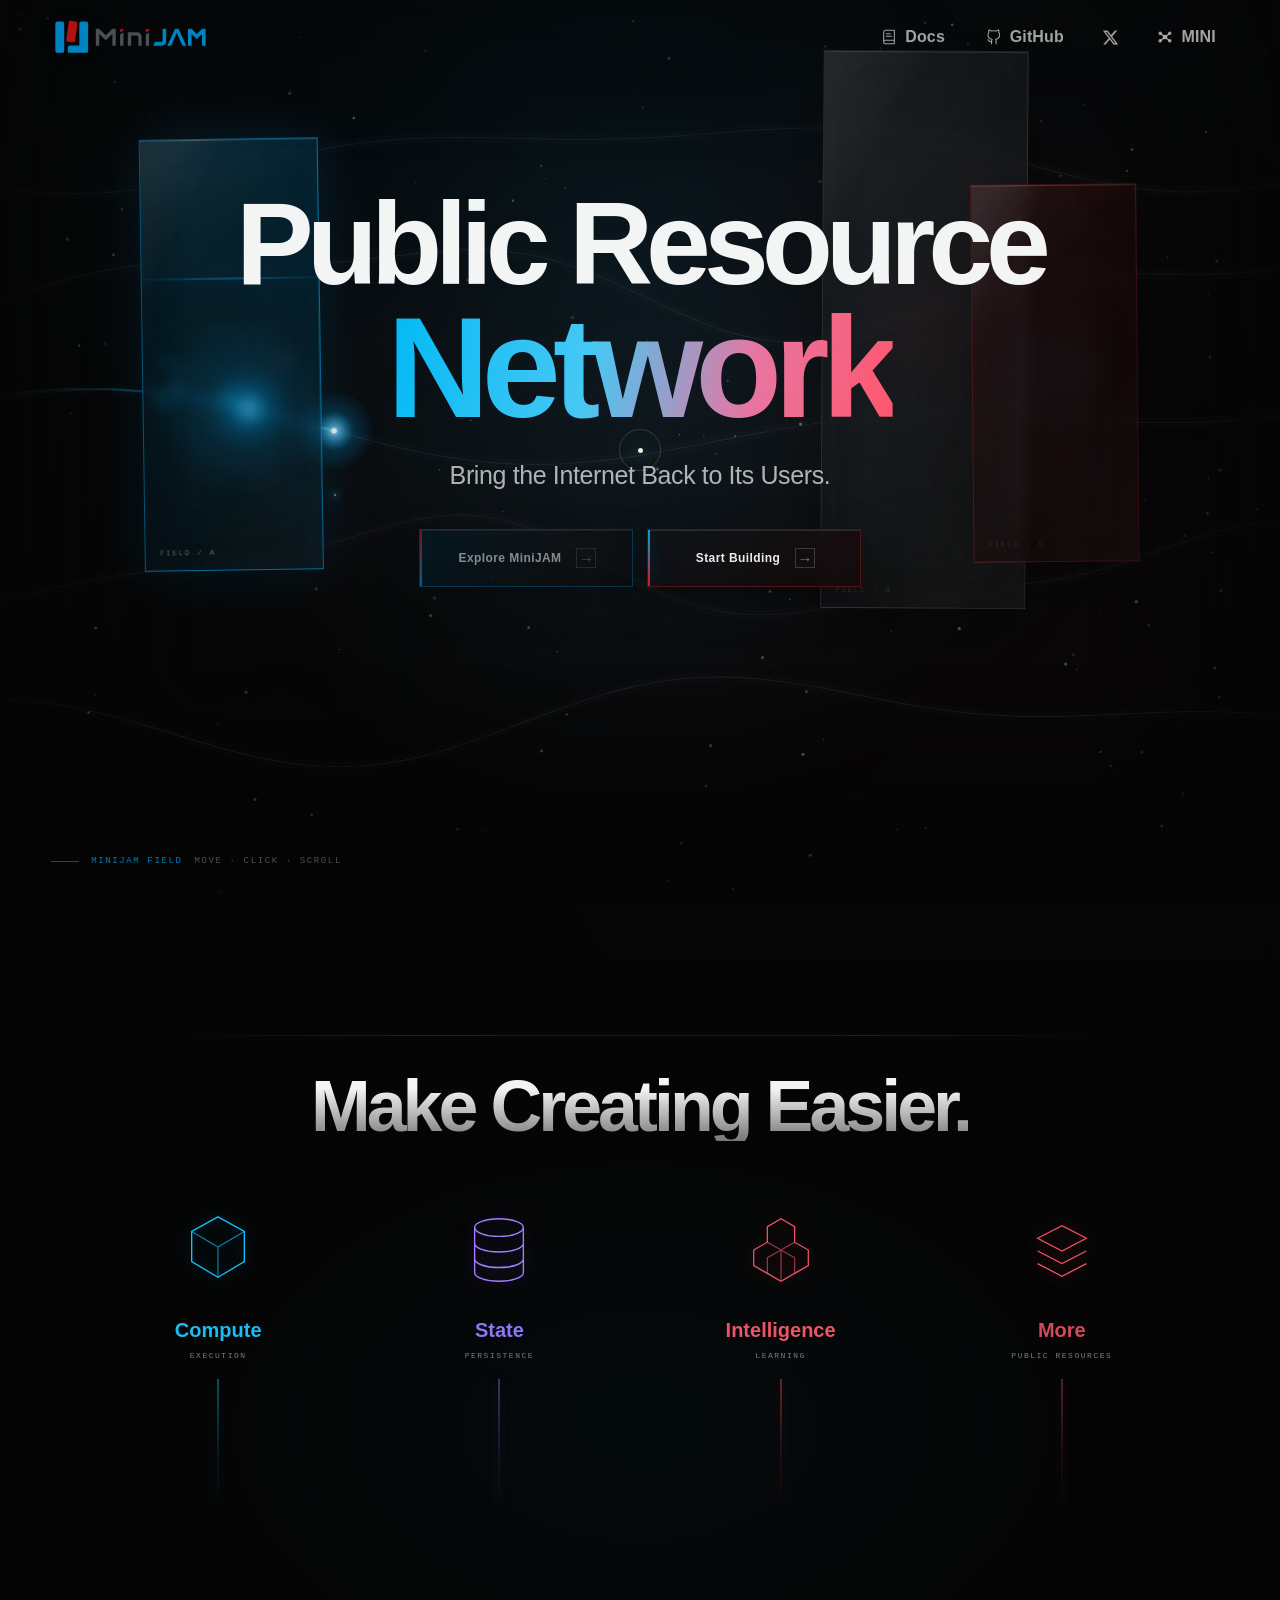
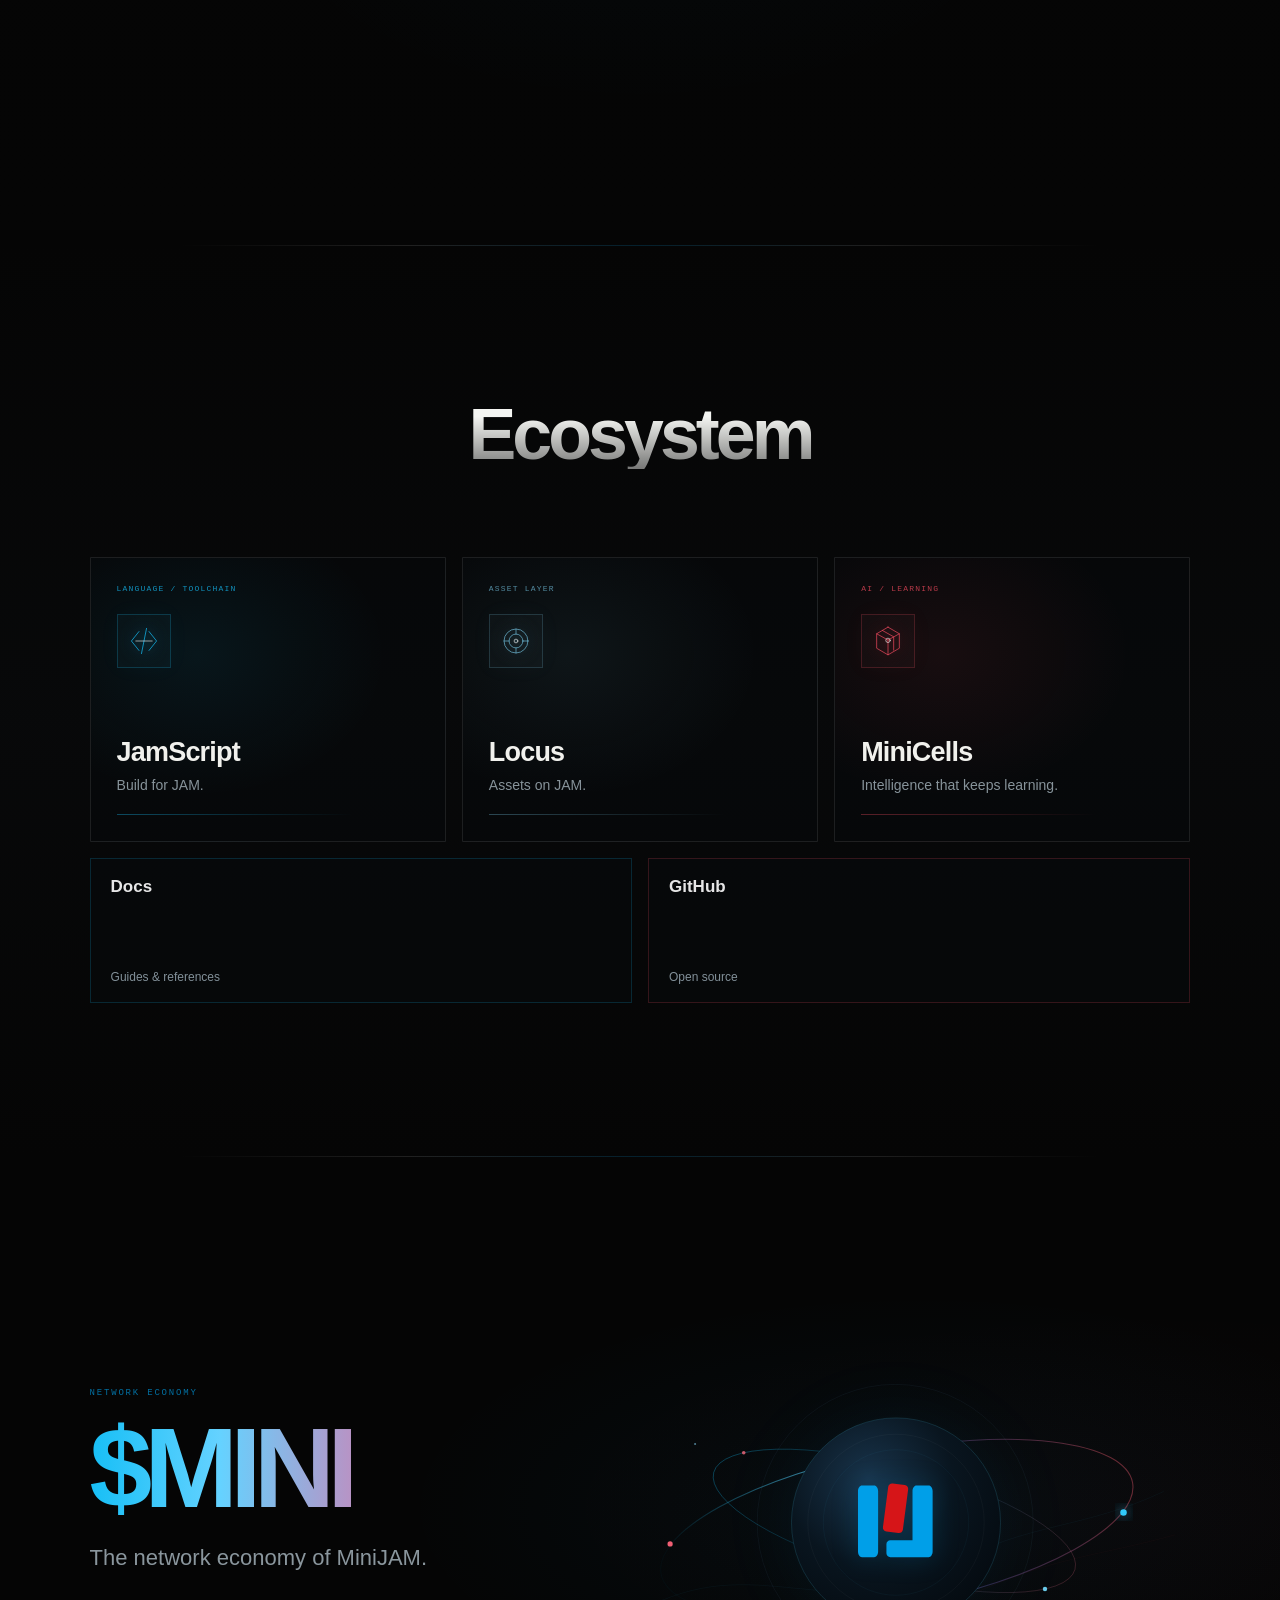
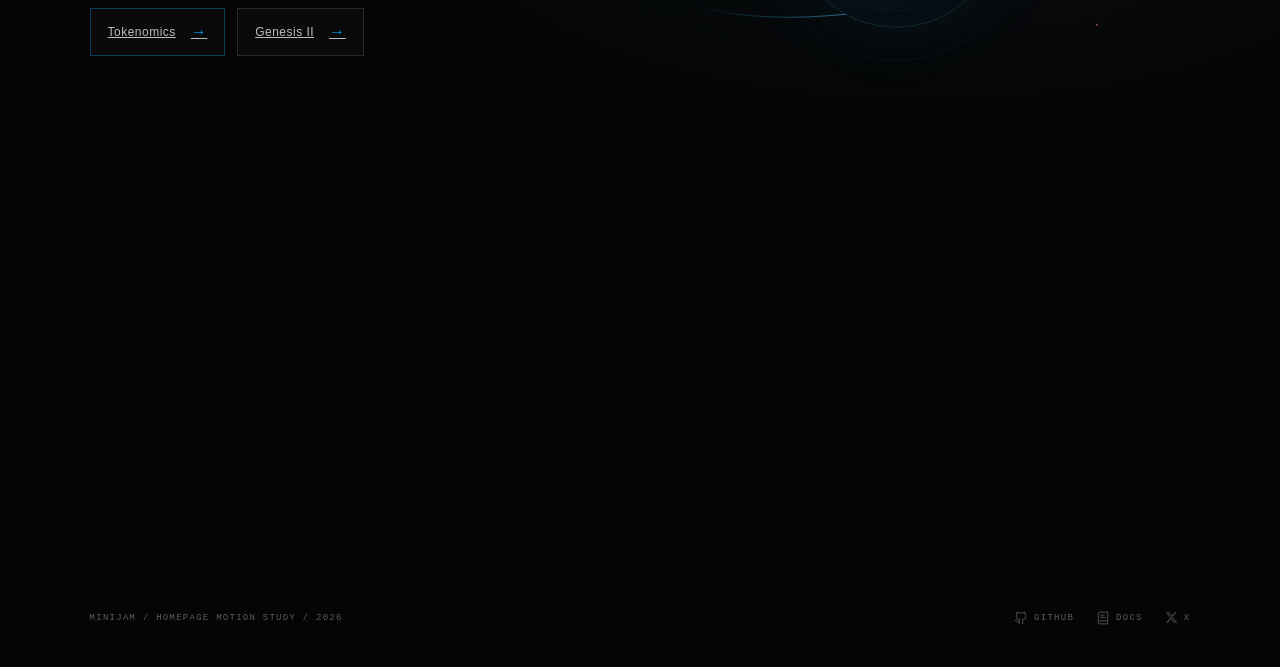
==== commit e505f815: "Update homepage links and explore CTA" ====
--- a/site/index.html
+++ b/site/index.html
@@ -18,10 +18,10 @@
   <header class="nav" aria-label="Primary">
     <a class="brand-lockup" href="#hero" aria-label="MiniJAM home"><img src="./assets/minijam-logo.svg" alt="MiniJAM" width="1088" height="289"></a>
     <nav class="nav-right" aria-label="Main menu">
-      <a href="#mini"><svg class="nav-mini-icon" aria-hidden="true" viewBox="0 0 20 20" fill="none"><path d="M10 10 4.2 5.4M10 10l5.8-4.6M10 10l-5.8 4.6M10 10l5.8 4.6"/><circle cx="10" cy="10" r="2.1"/><circle cx="4" cy="5.2" r="1.4"/><circle cx="16" cy="5.2" r="1.4"/><circle cx="4" cy="14.8" r="1.4"/><circle cx="16" cy="14.8" r="1.4"/></svg><span>MINI</span></a>
       <a href="https://docs.minijam.xyz/" target="_blank" rel="noopener"><svg aria-hidden="true" viewBox="0 0 24 24" fill="none"><path d="M4 19.5v-15A2.5 2.5 0 0 1 6.5 2H20v20H6.5a2.5 2.5 0 0 1 0-5H20M8 7h6M8 11h8"/></svg><span>Docs</span></a>
-      <a href="https://github.com/ArcheLabs/minijam-client" target="_blank" rel="noopener"><svg aria-hidden="true" viewBox="0 0 24 24" fill="none"><path d="M9 19c-4.4 1.5-4.4-2.5-6.2-3m12.4 6v-3.9a3.4 3.4 0 0 0-.9-2.6c3-.3 6.2-1.5 6.2-6.7a5.2 5.2 0 0 0-1.4-3.6 4.8 4.8 0 0 0-.1-3.6s-1.2-.4-3.8 1.4a13 13 0 0 0-7 0C5.6 1.2 4.4 1.6 4.4 1.6a4.8 4.8 0 0 0-.1 3.6A5.2 5.2 0 0 0 3 8.8c0 5.2 3.2 6.4 6.2 6.7a3.4 3.4 0 0 0-.9 2.6V22"/></svg><span>GitHub</span></a>
+      <a href="https://github.com/ArcheLabs" target="_blank" rel="noopener"><svg aria-hidden="true" viewBox="0 0 24 24" fill="none"><path d="M9 19c-4.4 1.5-4.4-2.5-6.2-3m12.4 6v-3.9a3.4 3.4 0 0 0-.9-2.6c3-.3 6.2-1.5 6.2-6.7a5.2 5.2 0 0 0-1.4-3.6 4.8 4.8 0 0 0-.1-3.6s-1.2-.4-3.8 1.4a13 13 0 0 0-7 0C5.6 1.2 4.4 1.6 4.4 1.6a4.8 4.8 0 0 0-.1 3.6A5.2 5.2 0 0 0 3 8.8c0 5.2 3.2 6.4 6.2 6.7a3.4 3.4 0 0 0-.9 2.6V22"/></svg><span>GitHub</span></a>
       <a class="nav-x-link" href="https://x.com/archelabs_org" target="_blank" rel="noopener" aria-label="X"><svg class="nav-x-icon" aria-hidden="true" viewBox="0 0 24 24"><path d="M18.244 2.25h3.308l-7.227 8.26 8.502 11.24H16.17l-5.214-6.817L4.99 21.75H1.68l7.73-8.835L1.254 2.25H8.08l4.713 6.231zm-1.161 17.52h1.833L7.084 4.126H5.117z"/></svg></a>
+      <a href="/genesis/"><svg class="nav-mini-icon" aria-hidden="true" viewBox="0 0 20 20" fill="none"><path d="M10 10 4.2 5.4M10 10l5.8-4.6M10 10l-5.8 4.6M10 10l5.8 4.6"/><circle cx="10" cy="10" r="2.1"/><circle cx="4" cy="5.2" r="1.4"/><circle cx="16" cy="5.2" r="1.4"/><circle cx="4" cy="14.8" r="1.4"/><circle cx="16" cy="14.8" r="1.4"/></svg><span>MINI</span></a>
     </nav>
   </header>
 
@@ -43,9 +43,10 @@
         </div>
         <div class="hero-cta-wrap">
           <div class="hero-cta-group">
-            <a class="hero-cta" href="#resources"><span class="hero-cta-label">Explore MiniJAM</span><span class="hero-cta-arrow" aria-hidden="true">→</span></a>
+            <button class="hero-cta hero-cta-disabled" type="button" aria-disabled="true" data-coming-soon><span class="hero-cta-label">Explore MiniJAM</span><span class="hero-cta-arrow" aria-hidden="true">→</span></button>
             <a class="hero-cta hero-cta-secondary" href="https://docs.minijam.xyz/" target="_blank" rel="noopener"><span class="hero-cta-label">Start Building</span><span class="hero-cta-arrow" aria-hidden="true">→</span></a>
           </div>
+          <span class="coming-soon-toast" role="status" aria-live="polite" hidden>Coming Soon</span>
         </div>
         <div class="hero-status"><b>MiniJAM field</b><span>Move · Click · Scroll</span></div>
       </div>
@@ -99,7 +100,7 @@
         </div>
         <div class="ecosystem-links" aria-label="Network links">
           <a class="ecosystem-link" href="https://docs.minijam.xyz/" target="_blank" rel="noopener"><strong>Docs</strong><span>Guides &amp; references</span></a>
-          <a class="ecosystem-link ecosystem-link-red" href="https://github.com/ArcheLabs/minijam-client" target="_blank" rel="noopener"><strong>GitHub</strong><span>Open source</span></a>
+          <a class="ecosystem-link ecosystem-link-red" href="https://github.com/ArcheLabs" target="_blank" rel="noopener"><strong>GitHub</strong><span>Open source</span></a>
         </div>
       </div>
     </section>
@@ -111,7 +112,7 @@
           <h2 class="mini-title" id="mini-title">$MINI</h2>
           <p class="mini-description">The network economy of MiniJAM.</p>
           <div class="mini-actions">
-            <a class="mini-link mini-link-primary" href="https://docs.minijam.xyz/" target="_blank" rel="noopener">Tokenomics <span aria-hidden="true">→</span></a>
+            <a class="mini-link mini-link-primary" href="https://docs.minijam.xyz/docs/ecosystem" target="_blank" rel="noopener">Tokenomics <span aria-hidden="true">→</span></a>
             <a class="mini-link" href="./genesis/">Genesis II <span aria-hidden="true">→</span></a>
           </div>
         </div>
@@ -126,7 +127,7 @@
   <footer class="footer">
     <span>MiniJAM / Homepage motion study / 2026</span>
     <div class="footer-links">
-      <a href="https://github.com/ArcheLabs/minijam-client" target="_blank" rel="noopener" aria-label="GitHub">
+      <a href="https://github.com/ArcheLabs" target="_blank" rel="noopener" aria-label="GitHub">
         <svg width="14" height="14" viewBox="0 0 24 24" fill="none" stroke="currentColor" stroke-width="2" stroke-linecap="round" stroke-linejoin="round"><path d="M15 22v-4a4.8 4.8 0 0 0-1-3.5c3 0 6-2 6-5.5.08-1.25-.27-2.48-1-3.5.28-1.15.28-2.35 0-3.5 0 0-1 0-3 1.5-2.64-.5-5.36-.5-8 0C6 2 5 2 5 2c-.3 1.15-.3 2.35 0 3.5A5.403 5.403 0 0 0 4 9c0 3.5 3 5.5 6 5.5-.39.49-.68 1.05-.85 1.65-.17.6-.22 1.23-.15 1.85v4"/><path d="M9 18c-4.51 2-5-2-7-2"/></svg>
         <span>GitHub</span>
       </a>
--- a/site/assets/styles.css
+++ b/site/assets/styles.css
@@ -507,6 +507,9 @@
 }
 
 .hero-cta {
+  appearance: none;
+  -webkit-appearance: none;
+  cursor: pointer;
   position: relative;
   display: inline-flex;
   align-items: center;
@@ -608,6 +611,48 @@
   color: #fff;
   border-color: rgba(0,159,232,.58);
 }
+
+.hero-cta-disabled {
+  cursor: not-allowed;
+  opacity: .56;
+}
+
+.hero-cta-disabled:hover,
+.hero-cta-disabled:focus-visible {
+  transform: none;
+  border-color: rgba(0,159,232,.46);
+  background:
+    linear-gradient(110deg, rgba(0,159,232,.16), rgba(89,97,102,.12) 56%, rgba(214,21,24,.055)),
+    rgba(6,9,11,.62);
+  box-shadow:
+    inset 0 1px 0 rgba(255,255,255,.11),
+    inset 0 -16px 38px rgba(0,0,0,.20),
+    0 16px 46px rgba(0,0,0,.30);
+}
+
+.hero-cta-disabled:hover::before,
+.hero-cta-disabled:focus-visible::before { transform: translateX(-125%); }
+.hero-cta-disabled:hover .hero-cta-arrow,
+.hero-cta-disabled:focus-visible .hero-cta-arrow { transform: none; color: var(--brand-blue); border-color: rgba(255,255,255,.18); }
+
+.coming-soon-toast {
+  position: absolute;
+  top: calc(100% + 12px);
+  left: 50%;
+  padding: 8px 12px;
+  border: 1px solid rgba(0,159,232,.24);
+  background: rgba(6,9,11,.84);
+  color: rgba(248,251,252,.78);
+  font: 600 11px/1 ui-sans-serif, -apple-system, BlinkMacSystemFont, "Segoe UI", sans-serif;
+  letter-spacing: .08em;
+  text-transform: uppercase;
+  white-space: nowrap;
+  transform: translateX(-50%);
+  box-shadow: 0 8px 24px rgba(0,0,0,.24);
+  backdrop-filter: blur(10px);
+  -webkit-backdrop-filter: blur(10px);
+}
+.coming-soon-toast[hidden] { display: none; }
 
 /* ---------- Scroll axis morph ---------- */
 
@@ -1540,7 +1585,7 @@
 
 .nav-right a.nav-x-link { width: 38px; justify-content: center; padding-inline: 8px; }
 .nav-right a.nav-x-link svg { width: 17px; height: 17px; flex-basis: 17px; }
-.resources { padding-top: clamp(38px, 4.2vw, 60px); }
+.resources { padding-top: clamp(24px, 2.8vw, 40px); }
 .resources .section-heading { margin-bottom: clamp(24px, 2.6vw, 38px); }
 .resources::before {
   opacity: 0;
@@ -1552,12 +1597,17 @@
   opacity: 1;
   transform: translateX(-50%) scaleX(1);
 }
-.hero { height: 128svh; }
+.hero { height: 115svh; }
+.hero::after { bottom: 0; }
 @media (max-width: 720px) {
-  .hero { height: 128svh; }
-  .resources { padding-top: 40px; }
+  .hero { height: 115svh; }
+  .resources { padding-top: 24px; }
   .resources .section-heading { margin-bottom: 26px; }
 }
 @media (prefers-reduced-motion: reduce) {
-  .resources::before { opacity: 1; transform: translateX(-50%); transition: none; }
-}
+  .resources::before { transition-duration: 1.35s !important; }
+  .resource::before, .resource-graphic svg {
+    animation-duration: 5.4s !important;
+    animation-iteration-count: infinite !important;
+  }
+}
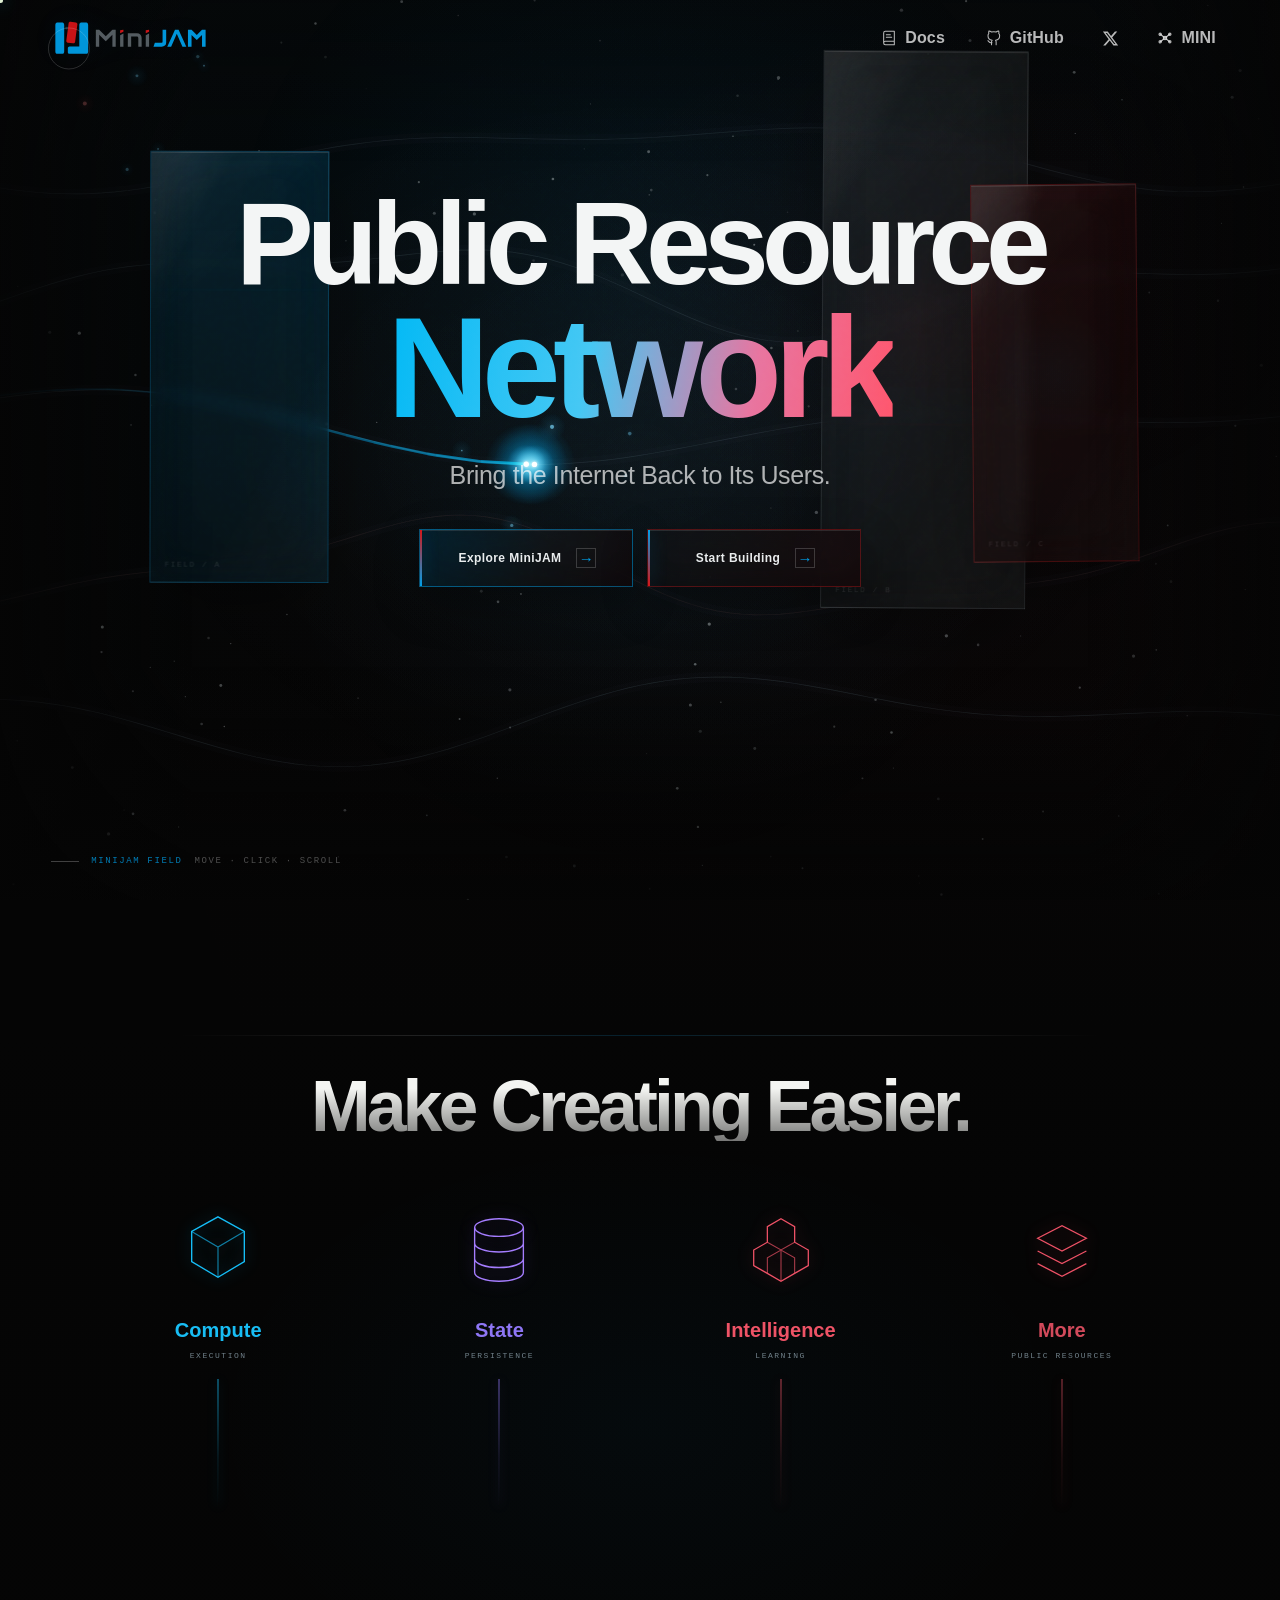
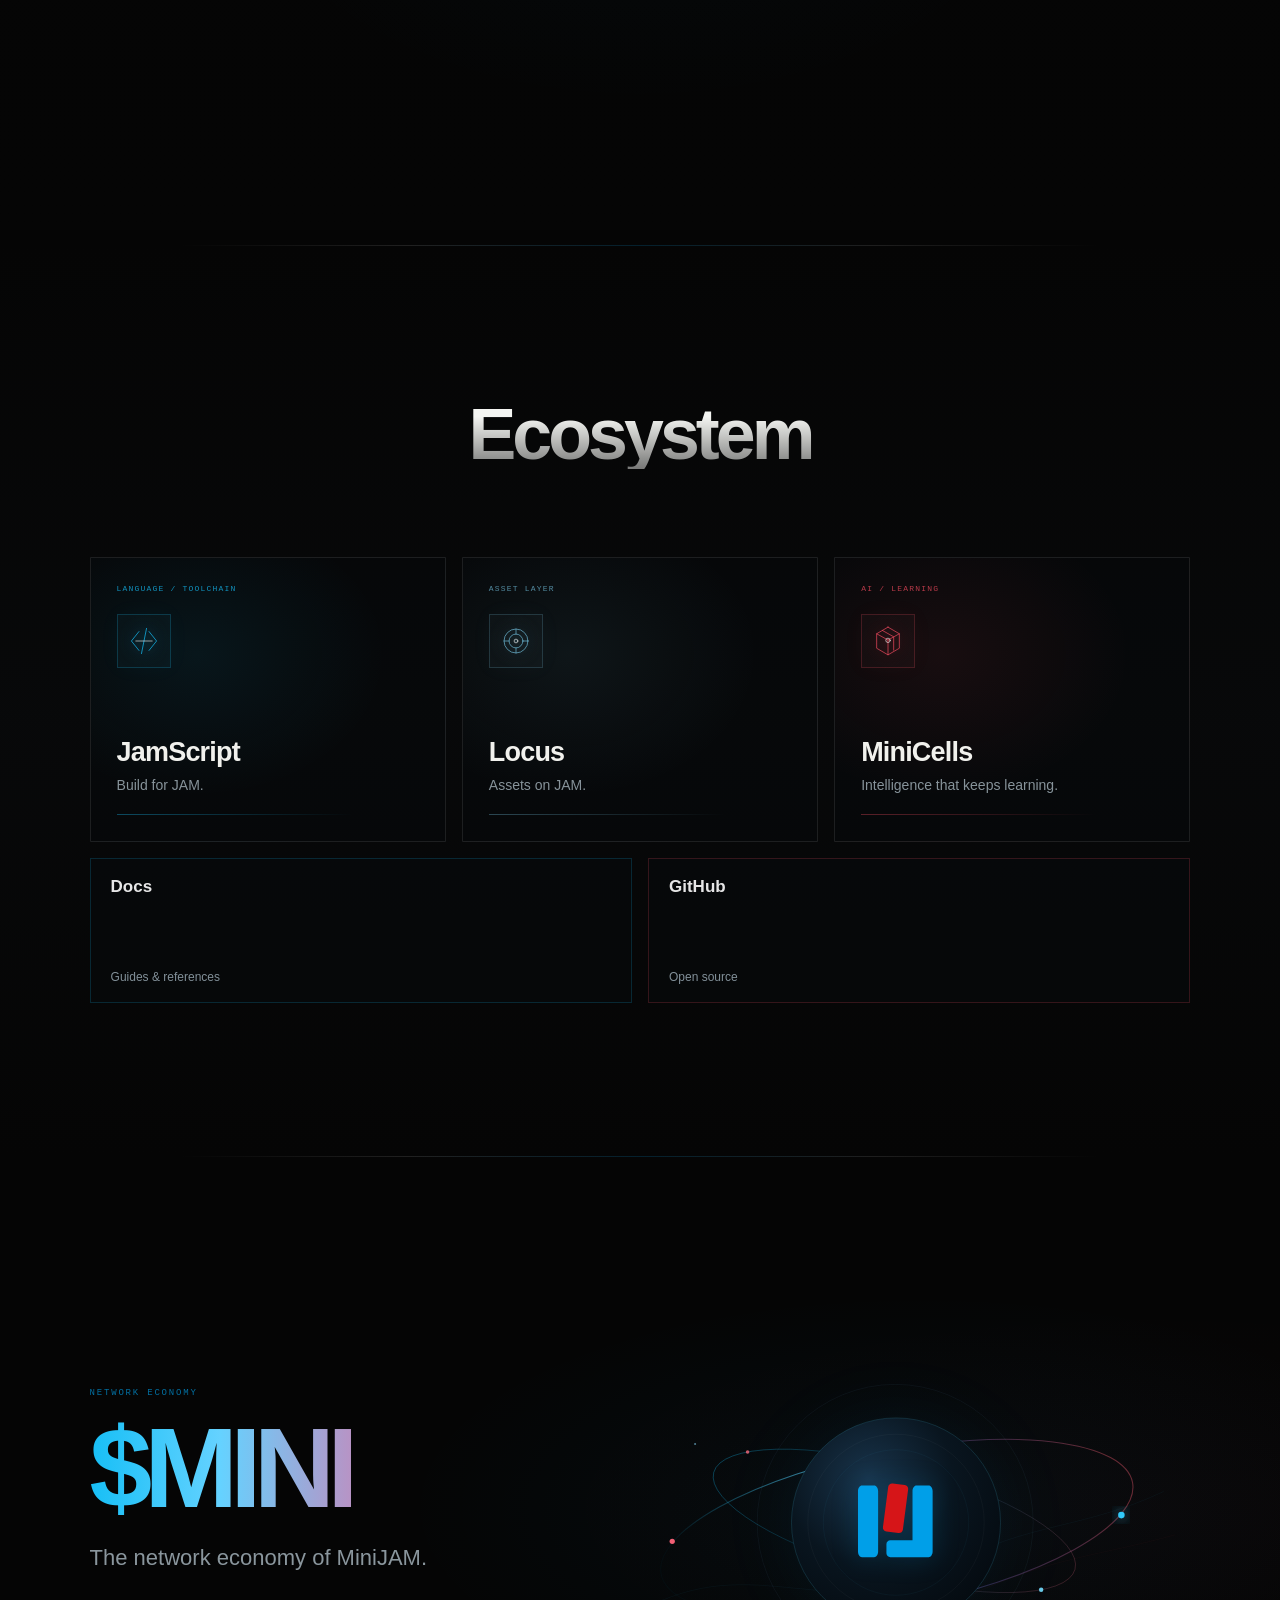
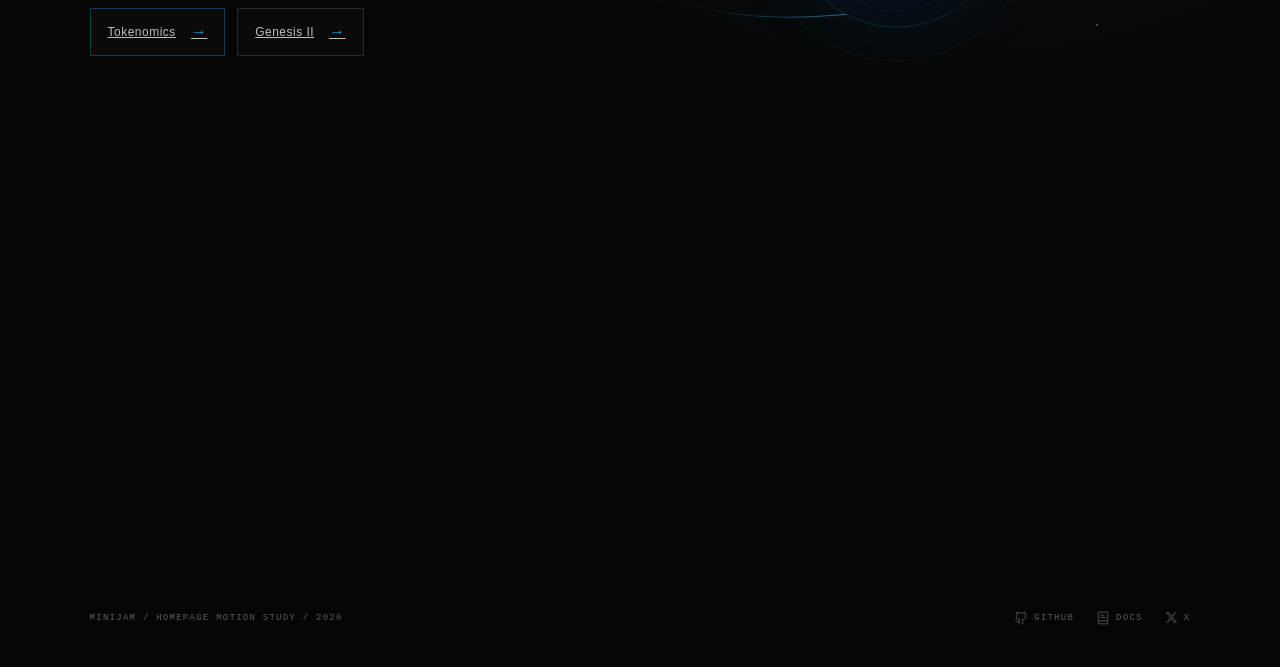
==== commit 7a7e9766: "Update homepage network links and title" ====
--- a/site/index.html
+++ b/site/index.html
@@ -3,10 +3,10 @@
 <head>
   <meta charset="utf-8" />
   <meta name="viewport" content="width=device-width,initial-scale=1,viewport-fit=cover" />
-  <title>MiniJAM — Public Resource Network</title>
+  <title>Public Resource Network — MiniJAM</title>
   <meta name="description" content="MiniJAM is a public resource network. Bring the Internet back to its users." />
   <meta name="theme-color" content="#050505" />
-  <meta property="og:title" content="MiniJAM — Public Resource Network" />
+  <meta property="og:title" content="Public Resource Network — MiniJAM" />
   <meta property="og:description" content="Bring the Internet Back to Its Users." />
   <meta property="og:type" content="website" />
   <link rel="icon" href="./favicon.ico" sizes="any" />
@@ -21,7 +21,7 @@
       <a href="https://docs.minijam.xyz/" target="_blank" rel="noopener"><svg aria-hidden="true" viewBox="0 0 24 24" fill="none"><path d="M4 19.5v-15A2.5 2.5 0 0 1 6.5 2H20v20H6.5a2.5 2.5 0 0 1 0-5H20M8 7h6M8 11h8"/></svg><span>Docs</span></a>
       <a href="https://github.com/ArcheLabs" target="_blank" rel="noopener"><svg aria-hidden="true" viewBox="0 0 24 24" fill="none"><path d="M9 19c-4.4 1.5-4.4-2.5-6.2-3m12.4 6v-3.9a3.4 3.4 0 0 0-.9-2.6c3-.3 6.2-1.5 6.2-6.7a5.2 5.2 0 0 0-1.4-3.6 4.8 4.8 0 0 0-.1-3.6s-1.2-.4-3.8 1.4a13 13 0 0 0-7 0C5.6 1.2 4.4 1.6 4.4 1.6a4.8 4.8 0 0 0-.1 3.6A5.2 5.2 0 0 0 3 8.8c0 5.2 3.2 6.4 6.2 6.7a3.4 3.4 0 0 0-.9 2.6V22"/></svg><span>GitHub</span></a>
       <a class="nav-x-link" href="https://x.com/archelabs_org" target="_blank" rel="noopener" aria-label="X"><svg class="nav-x-icon" aria-hidden="true" viewBox="0 0 24 24"><path d="M18.244 2.25h3.308l-7.227 8.26 8.502 11.24H16.17l-5.214-6.817L4.99 21.75H1.68l7.73-8.835L1.254 2.25H8.08l4.713 6.231zm-1.161 17.52h1.833L7.084 4.126H5.117z"/></svg></a>
-      <a href="/genesis/"><svg class="nav-mini-icon" aria-hidden="true" viewBox="0 0 20 20" fill="none"><path d="M10 10 4.2 5.4M10 10l5.8-4.6M10 10l-5.8 4.6M10 10l5.8 4.6"/><circle cx="10" cy="10" r="2.1"/><circle cx="4" cy="5.2" r="1.4"/><circle cx="16" cy="5.2" r="1.4"/><circle cx="4" cy="14.8" r="1.4"/><circle cx="16" cy="14.8" r="1.4"/></svg><span>MINI</span></a>
+      <a href="https://genesis.minijam.xyz/#/genesis/ii"><svg class="nav-mini-icon" aria-hidden="true" viewBox="0 0 20 20" fill="none"><path d="M10 10 4.2 5.4M10 10l5.8-4.6M10 10l-5.8 4.6M10 10l5.8 4.6"/><circle cx="10" cy="10" r="2.1"/><circle cx="4" cy="5.2" r="1.4"/><circle cx="16" cy="5.2" r="1.4"/><circle cx="4" cy="14.8" r="1.4"/><circle cx="16" cy="14.8" r="1.4"/></svg><span>MINI</span></a>
     </nav>
   </header>
 
@@ -43,10 +43,9 @@
         </div>
         <div class="hero-cta-wrap">
           <div class="hero-cta-group">
-            <button class="hero-cta hero-cta-disabled" type="button" aria-disabled="true" data-coming-soon><span class="hero-cta-label">Explore MiniJAM</span><span class="hero-cta-arrow" aria-hidden="true">→</span></button>
+            <a class="hero-cta" href="https://polkadot.js.org/apps/?rpc=wss%3A%2F%2Frpc-stage1.minijam.xyz#/explorer" target="_blank" rel="noopener"><span class="hero-cta-label">Explore MiniJAM</span><span class="hero-cta-arrow" aria-hidden="true">→</span></a>
             <a class="hero-cta hero-cta-secondary" href="https://docs.minijam.xyz/" target="_blank" rel="noopener"><span class="hero-cta-label">Start Building</span><span class="hero-cta-arrow" aria-hidden="true">→</span></a>
           </div>
-          <span class="coming-soon-toast" role="status" aria-live="polite" hidden>Coming Soon</span>
         </div>
         <div class="hero-status"><b>MiniJAM field</b><span>Move · Click · Scroll</span></div>
       </div>
@@ -113,7 +112,7 @@
           <p class="mini-description">The network economy of MiniJAM.</p>
           <div class="mini-actions">
             <a class="mini-link mini-link-primary" href="https://docs.minijam.xyz/docs/ecosystem" target="_blank" rel="noopener">Tokenomics <span aria-hidden="true">→</span></a>
-            <a class="mini-link" href="./genesis/">Genesis II <span aria-hidden="true">→</span></a>
+            <a class="mini-link" href="https://genesis.minijam.xyz/#/genesis/ii">Genesis II <span aria-hidden="true">→</span></a>
           </div>
         </div>
         <div class="mini-visual">
